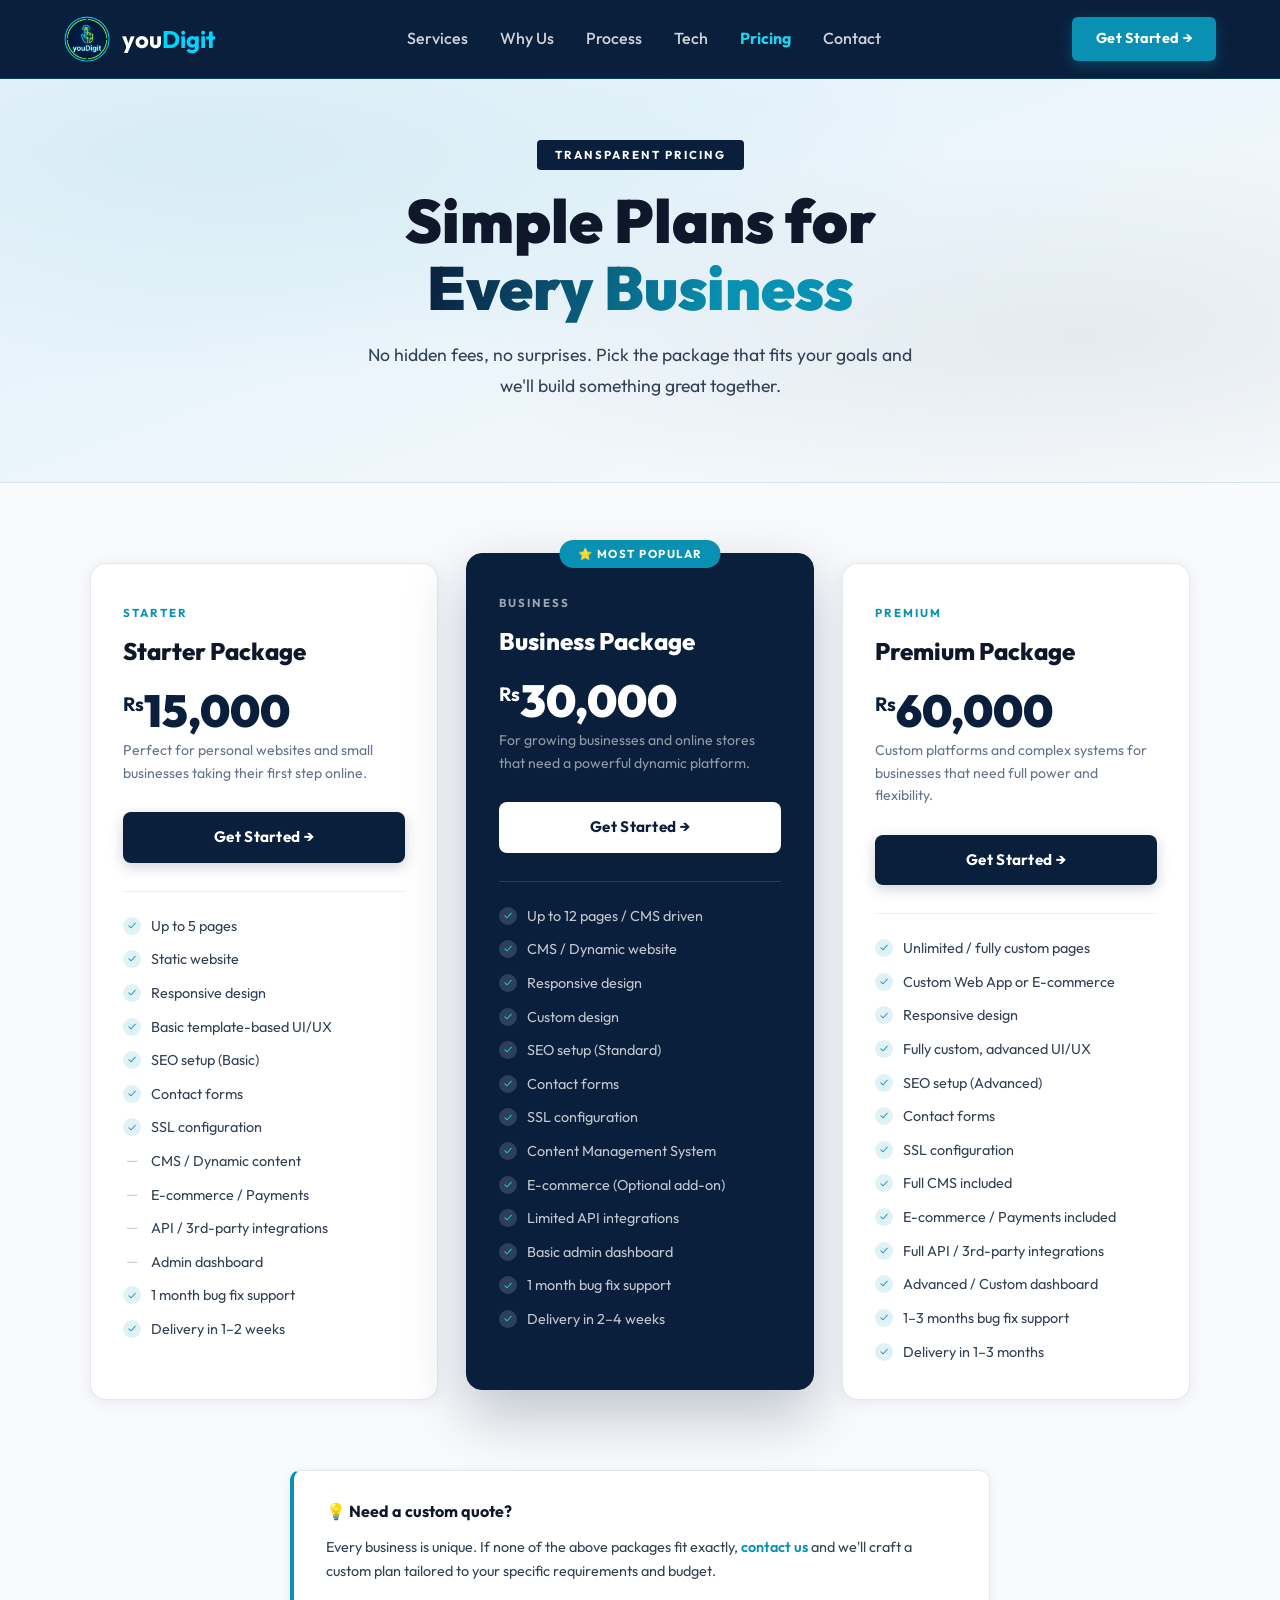
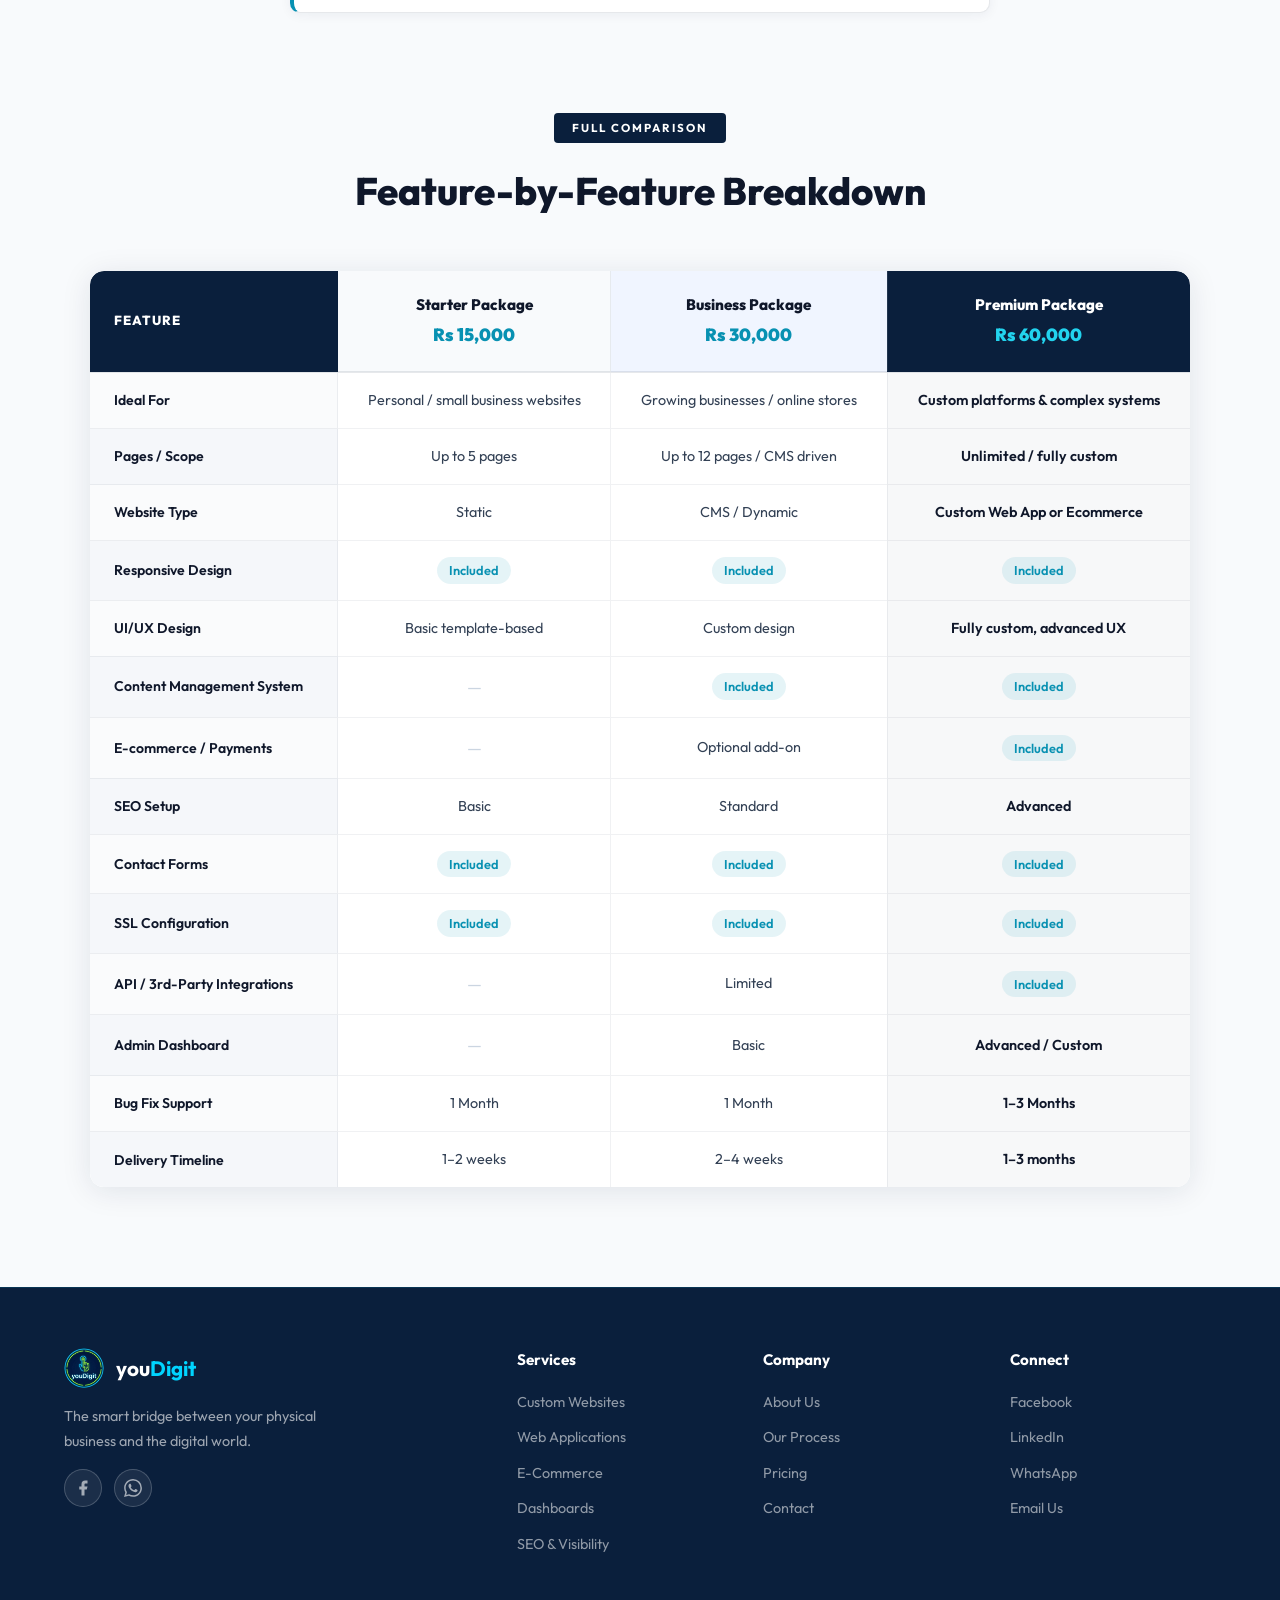
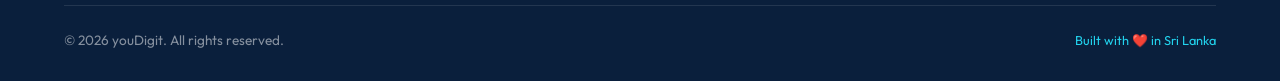
==== pricing.html @ 0a27d201 "feat: add pricing page and navigation links" ====
<!DOCTYPE html>
<html lang="en">

<head>
    <meta charset="UTF-8" />
    <meta name="viewport" content="width=device-width, initial-scale=1.0" />
    <title>Pricing & Packages — youDigit</title>
    <meta name="description" content="Choose the right package for your business. youDigit offers Starter, Business, and Premium web development packages tailored to your needs." />
    <link rel="stylesheet" href="style.css" />
    <link rel="icon" type="image/png" href="assests/icons8-website-94.png" />
    <style>
        /* ── PRICING PAGE SPECIFIC STYLES ── */

        .pricing-hero {
            background: linear-gradient(160deg, #f0f6ff 0%, #e8f4fb 40%, #f8fafc 100%);
            padding: 140px 5% 80px;
            text-align: center;
            position: relative;
            overflow: hidden;
            border-bottom: 1px solid rgba(10,31,60,0.08);
        }

        .pricing-hero::before {
            content: '';
            position: absolute;
            inset: 0;
            background:
                radial-gradient(ellipse 60% 50% at 15% 30%, rgba(8,145,178,0.09), transparent),
                radial-gradient(ellipse 50% 40% at 85% 70%, rgba(10,31,60,0.06), transparent);
            pointer-events: none;
        }

        .pricing-hero-inner {
            position: relative;
            z-index: 1;
            max-width: 700px;
            margin: 0 auto;
        }

        .pricing-hero h1 {
            font-size: clamp(2.2rem, 5vw, 3.8rem);
            font-weight: 900;
            color: var(--text-dark);
            line-height: 1.1;
            margin-bottom: 18px;
        }

        .pricing-hero h1 span {
            background: linear-gradient(100deg, var(--navy-dark) 0%, var(--teal) 70%);
            -webkit-background-clip: text;
            -webkit-text-fill-color: transparent;
            background-clip: text;
        }

        .pricing-hero p {
            font-size: 1.1rem;
            color: var(--text-mid);
            line-height: 1.75;
            max-width: 560px;
            margin: 0 auto;
        }

        /* ── PRICING CARDS ── */
        .pricing-section {
            padding: 80px 5% 100px;
            background: var(--body-bg);
        }

        .pricing-cards {
            display: grid;
            grid-template-columns: repeat(3, 1fr);
            gap: 28px;
            max-width: 1100px;
            margin: 0 auto 70px;
        }

        .pricing-card {
            background: var(--white);
            border: 1.5px solid rgba(10,31,60,0.1);
            border-radius: 16px;
            padding: 40px 32px 36px;
            position: relative;
            transition: all 0.35s ease;
            box-shadow: 0 2px 16px rgba(10,31,60,0.07);
        }

        .pricing-card:hover {
            transform: translateY(-6px);
            box-shadow: 0 20px 50px rgba(10,31,60,0.14);
        }

        .pricing-card.featured {
            background: var(--navy-dark);
            border-color: var(--navy-dark);
            color: var(--white);
            transform: translateY(-10px);
            box-shadow: 0 24px 60px rgba(10,31,60,0.25);
        }

        .pricing-card.featured:hover {
            transform: translateY(-16px);
        }

        .featured-badge {
            position: absolute;
            top: -14px;
            left: 50%;
            transform: translateX(-50%);
            background: var(--teal);
            color: var(--white);
            font-size: 0.72rem;
            font-weight: 700;
            letter-spacing: 1.5px;
            text-transform: uppercase;
            padding: 5px 18px;
            border-radius: 50px;
            white-space: nowrap;
        }

        .card-label {
            font-size: 0.72rem;
            font-weight: 700;
            letter-spacing: 2px;
            text-transform: uppercase;
            color: var(--teal);
            margin-bottom: 10px;
        }

        .pricing-card.featured .card-label {
            color: rgba(255,255,255,0.6);
        }

        .card-name {
            font-size: 1.5rem;
            font-weight: 800;
            color: var(--text-dark);
            margin-bottom: 6px;
        }

        .pricing-card.featured .card-name {
            color: var(--white);
        }

        .card-price {
            font-size: 2.8rem;
            font-weight: 900;
            color: var(--navy-dark);
            line-height: 1;
            margin: 18px 0 6px;
        }

        .pricing-card.featured .card-price {
            color: var(--white);
        }

        .card-price sup {
            font-size: 1.2rem;
            font-weight: 700;
            vertical-align: super;
        }

        .card-desc {
            font-size: 0.88rem;
            color: var(--text-light);
            margin-bottom: 28px;
            line-height: 1.6;
        }

        .pricing-card.featured .card-desc {
            color: rgba(255,255,255,0.55);
        }

        .card-cta {
            display: block;
            width: 100%;
            padding: 13px 20px;
            border-radius: 8px;
            font-weight: 700;
            font-size: 0.95rem;
            text-align: center;
            text-decoration: none;
            transition: all 0.3s;
            letter-spacing: 0.3px;
            margin-bottom: 28px;
            cursor: pointer;
            border: none;
        }

        .pricing-card:not(.featured) .card-cta {
            background: var(--navy-dark);
            color: var(--white);
            box-shadow: 0 4px 14px rgba(10,31,60,0.2);
        }

        .pricing-card:not(.featured) .card-cta:hover {
            background: var(--teal);
            box-shadow: 0 6px 20px rgba(8,145,178,0.3);
        }

        .pricing-card.featured .card-cta {
            background: var(--white);
            color: var(--navy-dark);
        }

        .pricing-card.featured .card-cta:hover {
            background: var(--teal-light);
            color: var(--navy-dark);
        }

        .card-divider {
            height: 1px;
            background: rgba(10,31,60,0.08);
            margin-bottom: 24px;
        }

        .pricing-card.featured .card-divider {
            background: rgba(255,255,255,0.12);
        }

        .card-features {
            list-style: none;
            display: flex;
            flex-direction: column;
            gap: 12px;
        }

        .card-features li {
            display: flex;
            align-items: flex-start;
            gap: 10px;
            font-size: 0.9rem;
            color: var(--text-mid);
            line-height: 1.5;
        }

        .pricing-card.featured .card-features li {
            color: rgba(255,255,255,0.75);
        }

        .card-features li .check {
            width: 18px;
            height: 18px;
            border-radius: 50%;
            background: rgba(8,145,178,0.12);
            display: flex;
            align-items: center;
            justify-content: center;
            flex-shrink: 0;
            margin-top: 1px;
            font-size: 0.65rem;
            color: var(--teal);
        }

        .pricing-card.featured .card-features li .check {
            background: rgba(255,255,255,0.15);
            color: var(--teal-light);
        }

        .card-features li .dash {
            width: 18px;
            height: 18px;
            display: flex;
            align-items: center;
            justify-content: center;
            flex-shrink: 0;
            margin-top: 1px;
            font-size: 0.9rem;
            color: var(--text-light);
            opacity: 0.4;
        }

        /* ── COMPARISON TABLE ── */
        .comparison-section {
            padding: 0 5% 100px;
            background: var(--body-bg);
        }

        .comparison-section .section-tag {
            background: var(--navy-dark);
            color: var(--white);
        }

        .comparison-title {
            font-size: clamp(1.6rem, 3vw, 2.4rem);
            font-weight: 800;
            color: var(--text-dark);
            margin-bottom: 48px;
        }

        .table-wrapper {
            overflow-x: auto;
            border-radius: 14px;
            box-shadow: 0 4px 30px rgba(10,31,60,0.1);
            max-width: 1100px;
            margin: 0 auto;
        }

        .compare-table {
            width: 100%;
            border-collapse: collapse;
            background: var(--white);
            font-size: 0.9rem;
            min-width: 640px;
        }

        .compare-table thead th {
            padding: 22px 24px;
            text-align: center;
            font-weight: 800;
            font-size: 0.95rem;
            color: var(--text-dark);
            background: #f0f5ff;
            border-bottom: 2px solid rgba(10,31,60,0.1);
        }

        .compare-table thead th:first-child {
            text-align: left;
            background: var(--navy-dark);
            color: var(--white);
            border-radius: 14px 0 0 0;
            font-size: 0.82rem;
            letter-spacing: 1px;
            text-transform: uppercase;
        }

        .compare-table thead th.col-starter {
            background: #f8fafc;
            border-left: 1px solid rgba(10,31,60,0.07);
        }

        .compare-table thead th.col-business {
            background: #f0f5ff;
            border-left: 1px solid rgba(10,31,60,0.07);
        }

        .compare-table thead th.col-premium {
            background: var(--navy-dark);
            color: var(--white);
            border-radius: 0 14px 0 0;
            border-left: 1px solid rgba(255,255,255,0.1);
        }

        .col-price {
            display: block;
            font-size: 1.1rem;
            font-weight: 900;
            color: var(--teal);
            margin-top: 4px;
        }

        .compare-table thead th.col-premium .col-price {
            color: var(--teal-light);
        }

        .compare-table tbody tr {
            border-bottom: 1px solid rgba(10,31,60,0.06);
            transition: background 0.2s;
        }

        .compare-table tbody tr:hover {
            background: rgba(8,145,178,0.03);
        }

        .compare-table tbody tr:last-child {
            border-bottom: none;
        }

        .compare-table tbody tr:last-child td:first-child {
            border-radius: 0 0 0 14px;
        }

        .compare-table tbody tr:last-child td:last-child {
            border-radius: 0 0 14px 0;
        }

        .compare-table tbody td {
            padding: 16px 24px;
            text-align: center;
            color: var(--text-mid);
            vertical-align: middle;
            border-left: 1px solid rgba(10,31,60,0.06);
        }

        .compare-table tbody td:first-child {
            text-align: left;
            font-weight: 600;
            color: var(--text-dark);
            background: #fafbfc;
            border-left: none;
            font-size: 0.88rem;
        }

        .compare-table tbody td.col-premium-val {
            background: rgba(10,31,60,0.03);
            font-weight: 600;
            color: var(--text-dark);
        }

        .compare-table tbody tr:nth-child(even) td:first-child {
            background: #f5f7fa;
        }

        .badge-included {
            display: inline-block;
            padding: 3px 12px;
            border-radius: 50px;
            background: rgba(8,145,178,0.1);
            color: var(--teal);
            font-size: 0.8rem;
            font-weight: 600;
        }

        .badge-na {
            color: #cbd5e1;
            font-size: 1.1rem;
        }

        /* ── FAQ / NOTE ── */
        .pricing-note {
            max-width: 700px;
            margin: 56px auto 0;
            background: var(--white);
            border: 1px solid rgba(10,31,60,0.1);
            border-left: 4px solid var(--teal);
            border-radius: 10px;
            padding: 28px 32px;
            box-shadow: 0 2px 12px rgba(10,31,60,0.06);
        }

        .pricing-note h4 {
            font-size: 1rem;
            font-weight: 700;
            color: var(--text-dark);
            margin-bottom: 10px;
        }

        .pricing-note p {
            font-size: 0.9rem;
            color: var(--text-mid);
            line-height: 1.7;
        }

        .pricing-note p a {
            color: var(--teal);
            font-weight: 600;
            text-decoration: none;
        }

        .pricing-note p a:hover {
            text-decoration: underline;
        }

        /* ── RESPONSIVE ── */
        @media (max-width: 900px) {
            .pricing-cards {
                grid-template-columns: 1fr;
                max-width: 460px;
            }

            .pricing-card.featured {
                transform: none;
            }
        }

        @media (max-width: 600px) {
            .pricing-hero {
                padding: 120px 5% 60px;
            }

            .cta-box {
                padding: 40px 24px;
            }
        }
    </style>
</head>

<body>

    <!-- Mobile Menu -->
    <div class="mobile-menu" id="mobileMenu">
        <button class="mobile-close" id="mobileClose">✕</button>
        <a href="index.html">Home</a>
        <a href="index.html#services">Services</a>
        <a href="index.html#why">Why Us</a>
        <a href="index.html#process">Process</a>
        <a href="pricing.html" style="color:#22d3ee;">Pricing</a>
        <a href="index.html#cta">Contact</a>
    </div>

    <!-- Navbar -->
    <nav id="navbar" class="scrolled">
        <a class="nav-logo" href="index.html">
            <img src="assests/688151931_122094458079311105_3345895460060480333_n.jpg" alt="youDigit Logo" />
            <span>you<em>Digit</em></span>
        </a>
        <ul class="nav-links">
            <li><a href="index.html#services">Services</a></li>
            <li><a href="index.html#why">Why Us</a></li>
            <li><a href="index.html#process">Process</a></li>
            <li><a href="index.html#tech">Tech</a></li>
            <li><a href="pricing.html" style="color:#22d3ee; font-weight:700;">Pricing</a></li>
            <li><a href="index.html#cta">Contact</a></li>
        </ul>
        <a href="index.html#cta" class="nav-cta">Get Started →</a>
        <div class="hamburger" id="hamburger">
            <span></span><span></span><span></span>
        </div>
    </nav>

    <!-- Hero -->
    <section class="pricing-hero">
        <div class="pricing-hero-inner">
            <span class="section-tag">Transparent Pricing</span>
            <h1>Simple Plans for<br /><span>Every Business</span></h1>
            <p>No hidden fees, no surprises. Pick the package that fits your goals and we'll build something great together.</p>
        </div>
    </section>

    <!-- Pricing Cards -->
    <section class="pricing-section">
        <div class="pricing-cards reveal">

            <!-- Starter -->
            <div class="pricing-card">
                <div class="card-label">Starter</div>
                <div class="card-name">Starter Package</div>
                <div class="card-price"><sup>Rs</sup>15,000</div>
                <div class="card-desc">Perfect for personal websites and small businesses taking their first step online.</div>
                <a href="index.html#cta" class="card-cta">Get Started →</a>
                <div class="card-divider"></div>
                <ul class="card-features">
                    <li><span class="check">✓</span> Up to 5 pages</li>
                    <li><span class="check">✓</span> Static website</li>
                    <li><span class="check">✓</span> Responsive design</li>
                    <li><span class="check">✓</span> Basic template-based UI/UX</li>
                    <li><span class="check">✓</span> SEO setup (Basic)</li>
                    <li><span class="check">✓</span> Contact forms</li>
                    <li><span class="check">✓</span> SSL configuration</li>
                    <li><span class="dash">—</span> CMS / Dynamic content</li>
                    <li><span class="dash">—</span> E-commerce / Payments</li>
                    <li><span class="dash">—</span> API / 3rd-party integrations</li>
                    <li><span class="dash">—</span> Admin dashboard</li>
                    <li><span class="check">✓</span> 1 month bug fix support</li>
                    <li><span class="check">✓</span> Delivery in 1–2 weeks</li>
                </ul>
            </div>

            <!-- Business (Featured) -->
            <div class="pricing-card featured">
                <div class="featured-badge">⭐ Most Popular</div>
                <div class="card-label">Business</div>
                <div class="card-name">Business Package</div>
                <div class="card-price"><sup>Rs</sup>30,000</div>
                <div class="card-desc">For growing businesses and online stores that need a powerful dynamic platform.</div>
                <a href="index.html#cta" class="card-cta">Get Started →</a>
                <div class="card-divider"></div>
                <ul class="card-features">
                    <li><span class="check">✓</span> Up to 12 pages / CMS driven</li>
                    <li><span class="check">✓</span> CMS / Dynamic website</li>
                    <li><span class="check">✓</span> Responsive design</li>
                    <li><span class="check">✓</span> Custom design</li>
                    <li><span class="check">✓</span> SEO setup (Standard)</li>
                    <li><span class="check">✓</span> Contact forms</li>
                    <li><span class="check">✓</span> SSL configuration</li>
                    <li><span class="check">✓</span> Content Management System</li>
                    <li><span class="check">✓</span> E-commerce (Optional add-on)</li>
                    <li><span class="check">✓</span> Limited API integrations</li>
                    <li><span class="check">✓</span> Basic admin dashboard</li>
                    <li><span class="check">✓</span> 1 month bug fix support</li>
                    <li><span class="check">✓</span> Delivery in 2–4 weeks</li>
                </ul>
            </div>

            <!-- Premium -->
            <div class="pricing-card">
                <div class="card-label">Premium</div>
                <div class="card-name">Premium Package</div>
                <div class="card-price"><sup>Rs</sup>60,000</div>
                <div class="card-desc">Custom platforms and complex systems for businesses that need full power and flexibility.</div>
                <a href="index.html#cta" class="card-cta">Get Started →</a>
                <div class="card-divider"></div>
                <ul class="card-features">
                    <li><span class="check">✓</span> Unlimited / fully custom pages</li>
                    <li><span class="check">✓</span> Custom Web App or E-commerce</li>
                    <li><span class="check">✓</span> Responsive design</li>
                    <li><span class="check">✓</span> Fully custom, advanced UI/UX</li>
                    <li><span class="check">✓</span> SEO setup (Advanced)</li>
                    <li><span class="check">✓</span> Contact forms</li>
                    <li><span class="check">✓</span> SSL configuration</li>
                    <li><span class="check">✓</span> Full CMS included</li>
                    <li><span class="check">✓</span> E-commerce / Payments included</li>
                    <li><span class="check">✓</span> Full API / 3rd-party integrations</li>
                    <li><span class="check">✓</span> Advanced / Custom dashboard</li>
                    <li><span class="check">✓</span> 1–3 months bug fix support</li>
                    <li><span class="check">✓</span> Delivery in 1–3 months</li>
                </ul>
            </div>

        </div>

        <!-- Note -->
        <div class="pricing-note reveal">
            <h4>💡 Need a custom quote?</h4>
            <p>Every business is unique. If none of the above packages fit exactly, <a href="index.html#cta">contact us</a> and we'll craft a custom plan tailored to your specific requirements and budget.</p>
        </div>
    </section>

    <!-- Comparison Table -->
    <section class="comparison-section">
        <div style="text-align:center; margin-bottom: 16px;">
            <span class="section-tag">Full Comparison</span>
            <h2 class="comparison-title">Feature-by-Feature Breakdown</h2>
        </div>

        <div class="table-wrapper reveal">
            <table class="compare-table">
                <thead>
                    <tr>
                        <th>Feature</th>
                        <th class="col-starter">
                            Starter Package
                            <span class="col-price">Rs 15,000</span>
                        </th>
                        <th class="col-business">
                            Business Package
                            <span class="col-price">Rs 30,000</span>
                        </th>
                        <th class="col-premium">
                            Premium Package
                            <span class="col-price">Rs 60,000</span>
                        </th>
                    </tr>
                </thead>
                <tbody>
                    <tr>
                        <td>Ideal For</td>
                        <td>Personal / small business websites</td>
                        <td>Growing businesses / online stores</td>
                        <td class="col-premium-val">Custom platforms &amp; complex systems</td>
                    </tr>
                    <tr>
                        <td>Pages / Scope</td>
                        <td>Up to 5 pages</td>
                        <td>Up to 12 pages / CMS driven</td>
                        <td class="col-premium-val">Unlimited / fully custom</td>
                    </tr>
                    <tr>
                        <td>Website Type</td>
                        <td>Static</td>
                        <td>CMS / Dynamic</td>
                        <td class="col-premium-val">Custom Web App or Ecommerce</td>
                    </tr>
                    <tr>
                        <td>Responsive Design</td>
                        <td><span class="badge-included">Included</span></td>
                        <td><span class="badge-included">Included</span></td>
                        <td class="col-premium-val"><span class="badge-included">Included</span></td>
                    </tr>
                    <tr>
                        <td>UI/UX Design</td>
                        <td>Basic template-based</td>
                        <td>Custom design</td>
                        <td class="col-premium-val">Fully custom, advanced UX</td>
                    </tr>
                    <tr>
                        <td>Content Management System</td>
                        <td><span class="badge-na">—</span></td>
                        <td><span class="badge-included">Included</span></td>
                        <td class="col-premium-val"><span class="badge-included">Included</span></td>
                    </tr>
                    <tr>
                        <td>E-commerce / Payments</td>
                        <td><span class="badge-na">—</span></td>
                        <td>Optional add-on</td>
                        <td class="col-premium-val"><span class="badge-included">Included</span></td>
                    </tr>
                    <tr>
                        <td>SEO Setup</td>
                        <td>Basic</td>
                        <td>Standard</td>
                        <td class="col-premium-val">Advanced</td>
                    </tr>
                    <tr>
                        <td>Contact Forms</td>
                        <td><span class="badge-included">Included</span></td>
                        <td><span class="badge-included">Included</span></td>
                        <td class="col-premium-val"><span class="badge-included">Included</span></td>
                    </tr>
                    <tr>
                        <td>SSL Configuration</td>
                        <td><span class="badge-included">Included</span></td>
                        <td><span class="badge-included">Included</span></td>
                        <td class="col-premium-val"><span class="badge-included">Included</span></td>
                    </tr>
                    <tr>
                        <td>API / 3rd-Party Integrations</td>
                        <td><span class="badge-na">—</span></td>
                        <td>Limited</td>
                        <td class="col-premium-val"><span class="badge-included">Included</span></td>
                    </tr>
                    <tr>
                        <td>Admin Dashboard</td>
                        <td><span class="badge-na">—</span></td>
                        <td>Basic</td>
                        <td class="col-premium-val">Advanced / Custom</td>
                    </tr>
                    <tr>
                        <td>Bug Fix Support</td>
                        <td>1 Month</td>
                        <td>1 Month</td>
                        <td class="col-premium-val">1–3 Months</td>
                    </tr>
                    <tr>
                        <td>Delivery Timeline</td>
                        <td>1–2 weeks</td>
                        <td>2–4 weeks</td>
                        <td class="col-premium-val">1–3 months</td>
                    </tr>
                </tbody>
            </table>
        </div>
    </section>

    <!-- Footer -->
    <footer>
        <div class="footer-grid">
            <div class="footer-brand">
                <a class="nav-logo" href="index.html">
                    <img src="assests/688151931_122094458079311105_3345895460060480333_n.jpg" alt="youDigit Logo"
                        style="width:40px;height:40px;" />
                    <span style="font-size:1.3rem;">you<em style="color:#00d4ff;font-style:normal;">Digit</em></span>
                </a>
                <p>The smart bridge between your physical business and the digital world.</p>
                <div class="social-links" style="margin-top:16px;">
                    <a href="https://web.facebook.com/profile.php?id=61589333155130" target="_blank" class="social-btn" title="Facebook">
                        <svg xmlns="http://www.w3.org/2000/svg" width="18" height="18" viewBox="0 0 24 24" fill="currentColor"><path d="M18 2h-3a5 5 0 0 0-5 5v3H7v4h3v8h4v-8h3l1-4h-4V7a1 1 0 0 1 1-1h3z" /></svg>
                    </a>
                    <a href="https://wa.me/94741016595" target="_blank" class="social-btn" title="WhatsApp">
                        <svg xmlns="http://www.w3.org/2000/svg" width="18" height="18" viewBox="0 0 24 24" fill="currentColor"><path d="M17.472 14.382c-.297-.149-1.758-.867-2.03-.967-.273-.099-.471-.148-.67.15-.197.297-.767.966-.94 1.164-.173.199-.347.223-.644.075-.297-.15-1.255-.463-2.39-1.475-.883-.788-1.48-1.761-1.653-2.059-.173-.297-.018-.458.13-.606.134-.133.298-.347.446-.52.149-.174.198-.298.298-.497.099-.198.05-.371-.025-.52-.075-.149-.669-1.612-.916-2.207-.242-.579-.487-.5-.669-.51-.173-.008-.371-.01-.57-.01-.198 0-.52.074-.792.372-.272.297-1.04 1.016-1.04 2.479 0 1.462 1.065 2.875 1.213 3.074.149.198 2.096 3.2 5.077 4.487.709.306 1.262.489 1.694.625.712.227 1.36.195 1.871.118.571-.085 1.758-.719 2.006-1.413.248-.694.248-1.289.173-1.413-.074-.124-.272-.198-.57-.347m-5.421 7.403h-.004a9.87 9.87 0 0 1-5.031-1.378l-.361-.214-3.741.982.998-3.648-.235-.374a9.86 9.86 0 0 1-1.51-5.26c.001-5.45 4.436-9.884 9.888-9.884 2.64 0 5.122 1.03 6.988 2.898a9.825 9.825 0 0 1 2.893 6.994c-.003 5.45-4.437 9.884-9.885 9.884m8.413-18.297A11.815 11.815 0 0 0 12.05 0C5.495 0 .16 5.335.157 11.892c0 2.096.547 4.142 1.588 5.945L.057 24l6.305-1.654a11.882 11.882 0 0 0 5.683 1.448h.005c6.554 0 11.89-5.335 11.893-11.893a11.821 11.821 0 0 0-3.48-8.413z" /></svg>
                    </a>
                </div>
            </div>
            <div class="footer-col">
                <h5>Services</h5>
                <ul>
                    <li><a href="index.html#services">Custom Websites</a></li>
                    <li><a href="index.html#services">Web Applications</a></li>
                    <li><a href="index.html#services">E-Commerce</a></li>
                    <li><a href="index.html#services">Dashboards</a></li>
                    <li><a href="index.html#services">SEO &amp; Visibility</a></li>
                </ul>
            </div>
            <div class="footer-col">
                <h5>Company</h5>
                <ul>
                    <li><a href="index.html#why">About Us</a></li>
                    <li><a href="index.html#process">Our Process</a></li>
                    <li><a href="pricing.html">Pricing</a></li>
                    <li><a href="index.html#cta">Contact</a></li>
                </ul>
            </div>
            <div class="footer-col">
                <h5>Connect</h5>
                <ul>
                    <li><a href="https://web.facebook.com/profile.php?id=61589333155130" target="_blank">Facebook</a></li>
                    <li><a href="#">LinkedIn</a></li>
                    <li><a href="https://wa.me/94741016595">WhatsApp</a></li>
                    <li><a href="mailto:youdigit7@gmail.com">Email Us</a></li>
                </ul>
            </div>
        </div>
        <div class="footer-bottom">
            <p>© 2026 youDigit. All rights reserved.</p>
            <p style="color:#22d3ee; font-size:0.8rem;">Built with ❤️ in Sri Lanka</p>
        </div>
    </footer>

    <script>
        // Navbar scroll effect
        const navbar = document.getElementById('navbar');
        window.addEventListener('scroll', () => {
            if (window.scrollY > 30) navbar.classList.add('scrolled');
            else navbar.classList.remove('scrolled');
        });

        // Mobile menu
        const hamburger = document.getElementById('hamburger');
        const mobileMenu = document.getElementById('mobileMenu');
        const mobileClose = document.getElementById('mobileClose');
        hamburger.addEventListener('click', () => mobileMenu.classList.add('open'));
        mobileClose.addEventListener('click', () => mobileMenu.classList.remove('open'));
        mobileMenu.querySelectorAll('a').forEach(a => a.addEventListener('click', () => mobileMenu.classList.remove('open')));

        // Scroll reveal
        const revealEls = document.querySelectorAll('.reveal');
        const observer = new IntersectionObserver((entries) => {
            entries.forEach(e => { if (e.isIntersecting) { e.target.classList.add('visible'); observer.unobserve(e.target); } });
        }, { threshold: 0.08 });
        revealEls.forEach(el => observer.observe(el));
    </script>
</body>

</html>
---- style.css ----
@import url('https://fonts.googleapis.com/css2?family=Outfit:wght@300;400;500;600;700;800;900&family=Space+Grotesk:wght@400;500;600;700&display=swap');

*,
*::before,
*::after {
    margin: 0;
    padding: 0;
    box-sizing: border-box;
}

:root {
    --navy-dark:  #0a1f3c;
    --navy-mid:   #0d2b52;
    --teal:       #0891b2;
    --teal-light: #22d3ee;
    --gold:       #f59e0b;
    --white:      #ffffff;
    --body-bg:    #f8fafc;
    --text-dark:  #0f172a;
    --text-mid:   #334155;
    --text-light: #64748b;
    --border-lt:  rgba(8, 145, 178, 0.15);
    --shadow-sm:  0 2px 12px rgba(10,31,60,0.08);
    --shadow-md:  0 8px 32px rgba(10,31,60,0.12);
    --shadow-lg:  0 20px 60px rgba(10,31,60,0.16);
}

html {
    scroll-behavior: smooth;
}

body {
    font-family: 'Outfit', sans-serif;
    background: var(--body-bg);
    color: var(--text-dark);
    overflow-x: hidden;
    line-height: 1.6;
}

/* ── SCROLLBAR ── */
::-webkit-scrollbar {
    width: 6px;
}

::-webkit-scrollbar-track {
    background: #e2e8f0;
}

::-webkit-scrollbar-thumb {
    background: var(--navy-dark);
    border-radius: 3px;
}

/* ── NAVBAR ── */
nav {
    position: fixed;
    top: 0;
    width: 100%;
    z-index: 1000;
    padding: 16px 5%;
    display: flex;
    align-items: center;
    justify-content: space-between;
    background: #0a1f3c;
    backdrop-filter: blur(20px);
    border-bottom: 1px solid rgba(0, 180, 220, 0.2);
    transition: all 0.3s ease;
}

nav.scrolled {
    padding: 10px 5%;
    background: #0a1f3c;
    box-shadow: 0 4px 24px rgba(0,0,0,0.25);
}

.nav-logo {
    display: flex;
    align-items: center;
    gap: 12px;
    text-decoration: none;
}

.nav-logo img {
    width: 46px;
    height: 46px;
    border-radius: 50%;
    object-fit: cover;
    filter: drop-shadow(0 0 8px var(--cyan));
}

.nav-logo span {
    font-size: 1.5rem;
    font-weight: 700;
    color: #ffffff;
}

.nav-logo span em {
    color: #00d4ff;
    font-style: normal;
}

.nav-links {
    display: flex;
    align-items: center;
    gap: 32px;
    list-style: none;
}

.nav-links a {
    color: rgba(255, 255, 255, 0.8);
    text-decoration: none;
    font-weight: 500;
    transition: color 0.3s;
}

.nav-links a:hover {
    color: #00d4ff;
}

.nav-cta {
    padding: 10px 24px;
    border-radius: 6px;
    background: var(--teal);
    color: var(--white);
    font-weight: 700;
    font-size: 0.9rem;
    text-decoration: none;
    transition: all 0.3s;
    box-shadow: 0 4px 14px rgba(8,145,178,0.35);
    letter-spacing: 0.3px;
}

.nav-cta:hover {
    background: var(--teal-light);
    color: var(--navy-dark);
    transform: translateY(-2px);
    box-shadow: 0 6px 20px rgba(8,145,178,0.45);
}

.hamburger {
    display: none;
    flex-direction: column;
    gap: 5px;
    cursor: pointer;
}

.hamburger span {
    width: 25px;
    height: 2px;
    background: var(--teal-light);
    border-radius: 2px;
    transition: all 0.3s;
}

/* ── HERO ── */
#hero {
    min-height: 100vh;
    display: flex;
    align-items: center;
    justify-content: center;
    text-align: center;
    padding: 100px 5% 60px;
    position: relative;
    overflow: hidden;
    background: linear-gradient(160deg, #f0f6ff 0%, #e8f4fb 40%, #f8fafc 100%);
}

.hero-bg {
    position: absolute;
    inset: 0;
    z-index: 0;
    background:
        radial-gradient(ellipse 70% 55% at 20% 20%, rgba(8,145,178,0.10) 0%, transparent 65%),
        radial-gradient(ellipse 55% 45% at 85% 75%, rgba(10,31,60,0.07) 0%, transparent 60%);
}

.grid-lines {
    position: absolute;
    inset: 0;
    background-image:
        linear-gradient(rgba(8,145,178,0.05) 1px, transparent 1px),
        linear-gradient(90deg, rgba(8,145,178,0.05) 1px, transparent 1px);
    background-size: 64px 64px;
    z-index: 0;
}

.hero-content {
    position: relative;
    z-index: 1;
    max-width: 800px;
}

.hero-badge {
    display: inline-flex;
    align-items: center;
    gap: 8px;
    padding: 8px 22px;
    border-radius: 50px;
    border: 1.5px solid rgba(8,145,178,0.3);
    background: rgba(8,145,178,0.08);
    color: var(--teal);
    font-size: 0.85rem;
    font-weight: 600;
    letter-spacing: 0.5px;
    margin-bottom: 28px;
    animation: fadeDown 0.8s ease;
}

.hero-badge .dot {
    width: 8px;
    height: 8px;
    border-radius: 50%;
    background: var(--gold);
    animation: pulse 2s infinite;
}

@keyframes pulse {

    0%,
    100% {
        opacity: 1;
        transform: scale(1);
    }

    50% {
        opacity: 0.5;
        transform: scale(1.4);
    }
}

@keyframes fadeDown {
    from {
        opacity: 0;
        transform: translateY(-20px);
    }

    to {
        opacity: 1;
        transform: translateY(0);
    }
}

@keyframes fadeUp {
    from {
        opacity: 0;
        transform: translateY(30px);
    }

    to {
        opacity: 1;
        transform: translateY(0);
    }
}

@keyframes fadeIn {
    from {
        opacity: 0;
    }

    to {
        opacity: 1;
    }
}

.hero-title {
    font-size: clamp(2.6rem, 6vw, 4.8rem);
    font-weight: 900;
    line-height: 1.1;
    color: var(--text-dark);
    margin-bottom: 24px;
    animation: fadeUp 0.9s ease 0.2s both;
}

.hero-title .line2 {
    display: block;
}

.cyan-text {
    color: var(--teal);
}

.green-text {
    color: var(--teal);
}

.gradient-text {
    background: linear-gradient(100deg, var(--navy-dark) 0%, var(--teal) 60%, var(--teal-light) 100%);
    -webkit-background-clip: text;
    -webkit-text-fill-color: transparent;
    background-clip: text;
}

.hero-sub {
    font-size: 1.15rem;
    color: var(--text-mid);
    max-width: 620px;
    margin: 0 auto 40px;
    animation: fadeUp 0.9s ease 0.4s both;
    line-height: 1.75;
}

.hero-btns {
    display: flex;
    gap: 16px;
    justify-content: center;
    flex-wrap: wrap;
    animation: fadeUp 0.9s ease 0.6s both;
}

.btn-primary {
    padding: 15px 38px;
    border-radius: 8px;
    background: var(--navy-dark);
    color: var(--white);
    font-weight: 700;
    font-size: 1rem;
    text-decoration: none;
    border: none;
    cursor: pointer;
    box-shadow: var(--shadow-md);
    transition: all 0.3s;
    display: inline-flex;
    align-items: center;
    gap: 8px;
    letter-spacing: 0.3px;
}

.btn-primary:hover {
    background: var(--navy-mid);
    transform: translateY(-3px);
    box-shadow: var(--shadow-lg);
}

.btn-outline {
    padding: 15px 38px;
    border-radius: 8px;
    border: 2px solid var(--navy-dark);
    color: var(--navy-dark);
    font-weight: 600;
    font-size: 1rem;
    text-decoration: none;
    cursor: pointer;
    background: transparent;
    transition: all 0.3s;
    display: inline-flex;
    align-items: center;
    gap: 8px;
}

.btn-outline:hover {
    background: var(--navy-dark);
    color: var(--white);
    transform: translateY(-3px);
    box-shadow: var(--shadow-md);
}

.hero-stats {
    display: flex;
    justify-content: center;
    gap: 0;
    margin-top: 64px;
    animation: fadeIn 1s ease 0.8s both;
    flex-wrap: wrap;
    background: var(--white);
    border-radius: 16px;
    box-shadow: var(--shadow-md);
    border: 1px solid rgba(10,31,60,0.08);
    overflow: hidden;
    max-width: 640px;
    margin-left: auto;
    margin-right: auto;
}

.stat {
    text-align: center;
    flex: 1;
    padding: 28px 20px;
    border-right: 1px solid rgba(10,31,60,0.08);
}

.stat:last-child {
    border-right: none;
}

.stat-num {
    font-size: 2rem;
    font-weight: 900;
    color: var(--navy-dark);
    display: block;
}

.stat-label {
    font-size: 0.8rem;
    color: var(--text-light);
    font-weight: 500;
    margin-top: 4px;
    letter-spacing: 0.3px;
}

/* ── SECTION COMMON ── */
section {
    padding: 100px 5%;
}

.section-tag {
    display: inline-block;
    padding: 6px 18px;
    border-radius: 4px;
    background: var(--navy-dark);
    color: var(--white);
    font-size: 0.72rem;
    font-weight: 700;
    letter-spacing: 2px;
    text-transform: uppercase;
    margin-bottom: 18px;
}

.section-title {
    font-size: clamp(2rem, 4vw, 3rem);
    font-weight: 800;
    color: var(--text-dark);
    margin-bottom: 16px;
    line-height: 1.15;
}

.section-sub {
    color: var(--text-mid);
    font-size: 1.05rem;
    max-width: 560px;
    line-height: 1.75;
}

.center {
    text-align: center;
}

.center .section-sub {
    margin: 0 auto;
}

/* ── SERVICES ── */
#services {
    background: var(--body-bg);
}

.services-grid {
    display: grid;
    grid-template-columns: repeat(auto-fit, minmax(280px, 1fr));
    gap: 28px;
    margin-top: 60px;
}

.service-card {
    background: var(--white);
    border: 1px solid rgba(10,31,60,0.08);
    border-radius: 12px;
    border-left: 4px solid var(--navy-dark);
    padding: 36px 30px;
    transition: all 0.35s ease;
    position: relative;
    overflow: hidden;
    cursor: default;
    box-shadow: var(--shadow-sm);
}

.service-card::before {
    content: '';
    position: absolute;
    inset: 0;
    border-radius: 12px;
    background: linear-gradient(135deg, rgba(8,145,178,0.04), transparent);
    opacity: 0;
    transition: opacity 0.35s;
}

.service-card:hover {
    transform: translateY(-6px);
    border-left-color: var(--teal);
    box-shadow: var(--shadow-lg);
}

.service-card:hover::before {
    opacity: 1;
}

.service-icon {
    width: 56px;
    height: 56px;
    border-radius: 10px;
    display: flex;
    align-items: center;
    justify-content: center;
    font-size: 1.6rem;
    margin-bottom: 20px;
    background: rgba(10,31,60,0.06);
    border: 1.5px solid rgba(10,31,60,0.1);
    transition: all 0.35s;
}

.service-card:hover .service-icon {
    background: var(--navy-dark);
    border-color: var(--navy-dark);
    filter: grayscale(1) brightness(10);
}

.service-card h3 {
    font-size: 1.15rem;
    font-weight: 700;
    margin-bottom: 10px;
    color: var(--text-dark);
}

.service-card p {
    color: var(--text-mid);
    font-size: 0.95rem;
    line-height: 1.75;
}

/* ── WHY US ── */
#why {
    display: grid;
    grid-template-columns: 1fr 1fr;
    gap: 80px;
    align-items: center;
    padding: 100px 5%;
    background: var(--white);
}

.why-visual {
    position: relative;
    display: flex;
    align-items: center;
    justify-content: center;
}

.why-circle {
    width: 340px;
    height: 340px;
    border-radius: 50%;
    border: 2px solid rgba(8,145,178,0.25);
    display: flex;
    align-items: center;
    justify-content: center;
    position: relative;
    animation: rotateRing 20s linear infinite;
}

@keyframes rotateRing {
    from { transform: rotate(0deg); }
    to   { transform: rotate(360deg); }
}

.why-inner-circle {
    width: 240px;
    height: 240px;
    border-radius: 50%;
    background: radial-gradient(circle, rgba(8,145,178,0.12) 0%, rgba(10,31,60,0.04) 100%);
    border: 2px solid rgba(10,31,60,0.15);
    display: flex;
    flex-direction: column;
    align-items: center;
    justify-content: center;
    animation: rotateRing 20s linear infinite reverse;
    box-shadow: 0 0 50px rgba(8,145,178,0.15), inset 0 0 30px rgba(8,145,178,0.06);
}

.why-inner-circle .big-num {
    font-size: 3.5rem;
    font-weight: 900;
    line-height: 1;
    background: linear-gradient(135deg, var(--navy-dark), var(--teal));
    -webkit-background-clip: text;
    -webkit-text-fill-color: transparent;
    background-clip: text;
}

.why-inner-circle small {
    color: var(--text-light);
    font-size: 0.8rem;
    text-align: center;
}

.ring-dot {
    position: absolute;
    width: 12px;
    height: 12px;
    border-radius: 50%;
    background: var(--teal);
    box-shadow: 0 0 10px rgba(8,145,178,0.6);
}

.ring-dot:nth-child(1) { top: -6px; left: 50%; transform: translateX(-50%); }
.ring-dot:nth-child(2) { bottom: -6px; left: 50%; transform: translateX(-50%); }
.ring-dot:nth-child(3) {
    left: -6px; top: 50%; transform: translateY(-50%);
    background: var(--navy-dark);
    box-shadow: 0 0 10px rgba(10,31,60,0.5);
}
.ring-dot:nth-child(4) {
    right: -6px; top: 50%; transform: translateY(-50%);
    background: var(--navy-dark);
    box-shadow: 0 0 10px rgba(10,31,60,0.5);
}

.why-list {
    list-style: none;
    margin-top: 32px;
    display: flex;
    flex-direction: column;
    gap: 16px;
}

.why-list li {
    display: flex;
    align-items: flex-start;
    gap: 16px;
    padding: 20px 22px;
    border-radius: 10px;
    border-left: 4px solid var(--teal);
    border-top: 1px solid rgba(10,31,60,0.07);
    border-right: 1px solid rgba(10,31,60,0.07);
    border-bottom: 1px solid rgba(10,31,60,0.07);
    background: var(--body-bg);
    transition: all 0.3s;
    box-shadow: var(--shadow-sm);
}

.why-list li:hover {
    border-left-color: var(--navy-dark);
    transform: translateX(6px);
    box-shadow: var(--shadow-md);
}

.why-icon {
    font-size: 1.4rem;
    flex-shrink: 0;
    margin-top: 2px;
}

.why-text h4 {
    font-size: 1rem;
    font-weight: 700;
    margin-bottom: 4px;
    color: var(--text-dark);
}

.why-text p {
    color: var(--text-mid);
    font-size: 0.9rem;
    line-height: 1.65;
}

/* ── PROCESS ── */
#process {
    background: #f0f5ff;
    text-align: center;
    border-top: 1px solid rgba(10,31,60,0.07);
    border-bottom: 1px solid rgba(10,31,60,0.07);
}

#process .section-tag {
    background: var(--navy-dark);
    color: var(--white);
}

#process .section-title {
    color: var(--text-dark);
}

#process .section-sub {
    color: var(--text-mid);
}

.steps {
    display: flex;
    flex-wrap: wrap;
    justify-content: center;
    gap: 24px;
    margin-top: 60px;
    position: relative;
}

.step {
    flex: 1;
    min-width: 160px;
    max-width: 196px;
    padding: 36px 22px 30px;
    position: relative;
    text-align: center;
    background: var(--white);
    border: 1px solid rgba(10,31,60,0.09);
    border-top: 3px solid var(--navy-dark);
    border-radius: 12px;
    transition: all 0.3s;
    box-shadow: var(--shadow-sm);
}

.step:hover {
    transform: translateY(-6px);
    box-shadow: var(--shadow-md);
    border-top-color: var(--teal);
}

.step-num {
    width: 52px;
    height: 52px;
    border-radius: 50%;
    background: var(--navy-dark);
    color: var(--white);
    font-weight: 900;
    font-size: 1.1rem;
    display: flex;
    align-items: center;
    justify-content: center;
    margin: 0 auto 16px;
    box-shadow: 0 4px 14px rgba(10,31,60,0.25);
    transition: background 0.3s;
}

.step:hover .step-num {
    background: var(--teal);
    box-shadow: 0 4px 14px rgba(8,145,178,0.35);
}

.step h4 {
    font-size: 0.95rem;
    font-weight: 700;
    margin-bottom: 8px;
    color: var(--text-dark);
}

.step p {
    color: var(--text-mid);
    font-size: 0.83rem;
    line-height: 1.65;
}

.step-line {
    display: none;
}

/* ── TECH STACK ── */
#tech {
    padding: 90px 5%;
    text-align: center;
    background: var(--white);
    border-top: 1px solid rgba(10,31,60,0.07);
}

#tech .section-tag {
    background: var(--navy-dark);
    color: var(--white);
}

#tech .section-title {
    color: var(--text-dark);
}

#tech .section-sub {
    color: var(--text-mid);
}

.tech-grid {
    display: flex;
    flex-wrap: wrap;
    justify-content: center;
    gap: 14px;
    margin-top: 44px;
}

.tech-badge {
    padding: 11px 22px;
    border-radius: 8px;
    border: 1.5px solid rgba(10,31,60,0.12);
    background: var(--body-bg);
    color: var(--text-dark);
    font-size: 0.88rem;
    font-weight: 600;
    display: flex;
    align-items: center;
    gap: 8px;
    transition: all 0.3s;
    cursor: default;
    box-shadow: var(--shadow-sm);
}

.tech-badge:hover {
    background: var(--navy-dark);
    border-color: var(--navy-dark);
    color: var(--white);
    transform: translateY(-3px);
    box-shadow: var(--shadow-md);
}

.tech-badge span {
    font-size: 1.2rem;
}

/* ── CTA / GET IN TOUCH ── */
#cta {
    background: linear-gradient(160deg, #eef6fb 0%, #f0f5ff 60%, #f8fafc 100%);
    padding: 110px 5%;
    text-align: center;
    position: relative;
    overflow: hidden;
    border-top: 1px solid rgba(10,31,60,0.08);
}

#cta::before {
    content: '';
    position: absolute;
    inset: 0;
    background:
        radial-gradient(ellipse 55% 45% at 10% 50%, rgba(8,145,178,0.08), transparent),
        radial-gradient(ellipse 45% 40% at 90% 60%, rgba(10,31,60,0.05), transparent);
    pointer-events: none;
}

.cta-box {
    position: relative;
    z-index: 1;
    max-width: 640px;
    margin: 0 auto;
    background: var(--white);
    border: 1px solid rgba(10,31,60,0.1);
    border-top: 4px solid var(--navy-dark);
    border-radius: 16px;
    padding: 64px 50px;
    box-shadow: var(--shadow-lg);
}

.cta-box h2 {
    font-size: clamp(1.8rem, 4vw, 2.6rem);
    font-weight: 800;
    margin-bottom: 14px;
    color: var(--text-dark);
    line-height: 1.2;
}

.cta-box p {
    color: var(--text-mid);
    margin-bottom: 36px;
    font-size: 1.02rem;
    line-height: 1.75;
}

.cta-form {
    display: flex;
    gap: 12px;
    max-width: 480px;
    margin: 0 auto;
}

.cta-form input {
    flex: 1;
    padding: 14px 20px;
    border-radius: 50px;
    border: 1px solid var(--border);
    background: rgba(255, 255, 255, 0.05);
    color: var(--white);
    font-size: 0.95rem;
    outline: none;
    transition: border-color 0.3s;
    font-family: 'Outfit', sans-serif;
}

.cta-form input:focus {
    border-color: var(--cyan);
}

.cta-form input::placeholder {
    color: var(--gray);
}

.contact-details {
    display: flex;
    flex-direction: column;
    gap: 16px;
    max-width: 420px;
    margin: 0 auto;
}

.contact-item {
    display: flex;
    align-items: center;
    gap: 16px;
    padding: 16px 22px;
    border-radius: 10px;
    border: 1.5px solid rgba(10,31,60,0.1);
    background: var(--body-bg);
    color: var(--text-dark);
    text-decoration: none;
    font-size: 0.97rem;
    font-weight: 600;
    transition: all 0.3s;
    box-shadow: var(--shadow-sm);
}

.contact-item:hover {
    border-color: var(--teal);
    background: rgba(8,145,178,0.06);
    color: var(--teal);
    transform: translateY(-3px);
    box-shadow: var(--shadow-md);
}

.contact-icon {
    font-size: 1.4rem;
    flex-shrink: 0;
}

/* ── FOOTER ── */
footer {
    background: #0a1f3c;
    border-top: 1px solid rgba(0, 180, 220, 0.15);
    padding: 60px 5% 30px;
    color: rgba(255,255,255,0.85);
}

.footer-grid {
    display: grid;
    grid-template-columns: 2fr 1fr 1fr 1fr;
    gap: 40px;
    margin-bottom: 48px;
}

.footer-brand p {
    color: rgba(255, 255, 255, 0.6);
    font-size: 0.9rem;
    margin: 16px 0;
    max-width: 280px;
    line-height: 1.7;
}

.footer-col h5 {
    font-size: 0.95rem;
    font-weight: 700;
    color: #ffffff;
    margin-bottom: 16px;
}

.footer-col ul {
    list-style: none;
    display: flex;
    flex-direction: column;
    gap: 10px;
}

.footer-col ul a {
    color: rgba(255, 255, 255, 0.55);
    text-decoration: none;
    font-size: 0.9rem;
    transition: color 0.3s;
}

.footer-col ul a:hover {
    color: #00d4ff;
}

.footer-bottom {
    border-top: 1px solid rgba(255, 255, 255, 0.1);
    padding-top: 24px;
    display: flex;
    justify-content: space-between;
    align-items: center;
    flex-wrap: wrap;
    gap: 12px;
}

.footer-bottom p {
    color: rgba(255, 255, 255, 0.5);
    font-size: 0.85rem;
}

.social-links {
    display: flex;
    gap: 12px;
}

.social-btn {
    width: 38px;
    height: 38px;
    border-radius: 50%;
    border: 1px solid rgba(255, 255, 255, 0.2);
    background: rgba(255, 255, 255, 0.07);
    display: flex;
    align-items: center;
    justify-content: center;
    color: rgba(255, 255, 255, 0.6);
    font-size: 1rem;
    line-height: 0;
    text-decoration: none;
    transition: all 0.3s;
    cursor: pointer;
}

.social-btn svg {
    fill: currentColor;
    display: block;
}

.social-btn:hover {
    border-color: var(--cyan);
    color: var(--cyan);
    box-shadow: 0 0 15px var(--cyan-glow);
}

/* ── FLOATING PARTICLES ── */
.particles {
    position: absolute;
    inset: 0;
    overflow: hidden;
    pointer-events: none;
    z-index: 0;
}

.particle {
    position: absolute;
    border-radius: 50%;
    background: var(--cyan);
    opacity: 0.3;
    animation: floatUp linear infinite;
}

@keyframes floatUp {
    0% {
        transform: translateY(100vh) scale(0);
        opacity: 0;
    }

    10% {
        opacity: 0.3;
    }

    90% {
        opacity: 0.1;
    }

    100% {
        transform: translateY(-100px) scale(1);
        opacity: 0;
    }
}

/* ── SCROLL REVEAL ── */
.reveal {
    opacity: 0;
    transform: translateY(40px);
    transition: all 0.7s ease;
}

.reveal.visible {
    opacity: 1;
    transform: translateY(0);
}

/* ── MOBILE MENU ── */
.mobile-menu {
    display: none;
    position: fixed;
    inset: 0;
    z-index: 999;
    background: #0a1f3c;
    backdrop-filter: blur(20px);
    flex-direction: column;
    align-items: center;
    justify-content: center;
    gap: 30px;
}

.mobile-menu.open {
    display: flex;
}

.mobile-menu a {
    color: #ffffff;
    font-size: 1.5rem;
    font-weight: 600;
    text-decoration: none;
    transition: color 0.3s;
}

.mobile-menu a:hover {
    color: var(--cyan);
}

.mobile-close {
    position: absolute;
    top: 24px;
    right: 24px;
    background: none;
    border: none;
    color: var(--white);
    font-size: 2rem;
    cursor: pointer;
}

/* ── RESPONSIVE ── */

/* ── Large Tablets (max 1024px) ── */
@media (max-width: 1024px) {
    nav {
        padding: 14px 4%;
    }

    .nav-links {
        gap: 22px;
    }

    #why {
        gap: 50px;
    }

    .why-circle {
        width: 300px;
        height: 300px;
    }

    .why-inner-circle {
        width: 210px;
        height: 210px;
    }

    .footer-grid {
        grid-template-columns: 1fr 1fr;
        gap: 30px;
    }

    .steps {
        gap: 0;
    }
}

/* ── Tablets (max 900px) ── */
@media (max-width: 900px) {
    #why {
        grid-template-columns: 1fr;
        gap: 40px;
        text-align: center;
    }

    .why-visual {
        order: -1;
    }

    .why-list li:hover {
        transform: none;
    }

    .footer-grid {
        grid-template-columns: 1fr 1fr;
    }

    .services-grid {
        grid-template-columns: repeat(auto-fit, minmax(240px, 1fr));
    }

    section {
        padding: 80px 5%;
    }
}

/* ── Small Tablets / Large Phones (max 768px) ── */
@media (max-width: 768px) {
    .nav-links,
    .nav-cta {
        display: none;
    }

    .hamburger {
        display: flex;
    }

    nav {
        padding: 14px 5%;
    }

    #hero {
        padding: 110px 5% 60px;
    }

    .hero-title {
        font-size: clamp(2rem, 8vw, 3.2rem);
    }

    .hero-sub {
        font-size: 1rem;
    }

    .hero-btns {
        gap: 12px;
    }

    .btn-primary,
    .btn-outline {
        padding: 12px 28px;
        font-size: 0.95rem;
        width: 100%;
        justify-content: center;
    }

    .hero-stats {
        gap: 24px;
        margin-top: 50px;
    }

    .stat-num {
        font-size: 1.8rem;
    }

    .steps {
        flex-direction: column;
        align-items: center;
    }

    .step {
        min-width: unset;
        max-width: 400px;
        width: 100%;
    }

    .step-line {
        display: none;
    }

    .why-circle {
        width: 260px;
        height: 260px;
    }

    .why-inner-circle {
        width: 185px;
        height: 185px;
    }

    .section-title {
        font-size: clamp(1.7rem, 5vw, 2.4rem);
    }

    .cta-box {
        padding: 50px 28px;
        border-radius: 20px;
    }

    .footer-grid {
        grid-template-columns: 1fr 1fr;
        gap: 28px;
    }

    .footer-brand {
        grid-column: 1 / -1;
    }
}

/* ── Mobile Phones (max 640px) ── */
@media (max-width: 640px) {
    section {
        padding: 70px 5%;
    }

    #hero {
        padding: 100px 5% 50px;
    }

    .hero-title {
        font-size: clamp(1.8rem, 9vw, 2.8rem);
        margin-bottom: 18px;
    }

    .hero-sub {
        font-size: 0.95rem;
        margin-bottom: 28px;
    }

    .hero-stats {
        gap: 18px;
        flex-wrap: wrap;
    }

    .stat {
        min-width: 80px;
    }

    .stat-num {
        font-size: 1.6rem;
    }

    .services-grid {
        grid-template-columns: 1fr;
        gap: 18px;
    }

    .service-card {
        padding: 28px 22px;
    }

    .service-card:hover {
        transform: none;
    }

    #why {
        padding: 60px 5%;
    }

    .why-circle {
        width: 230px;
        height: 230px;
    }

    .why-inner-circle {
        width: 160px;
        height: 160px;
    }

    .why-inner-circle .big-num {
        font-size: 2.2rem;
    }

    .cta-box {
        padding: 40px 20px;
        border-radius: 16px;
    }

    .cta-box h2 {
        font-size: clamp(1.5rem, 6vw, 2rem);
    }

    .contact-details {
        gap: 12px;
    }

    .contact-item {
        padding: 14px 20px;
        font-size: 0.95rem;
    }

    .footer-grid {
        grid-template-columns: 1fr;
        gap: 24px;
    }

    .footer-bottom {
        flex-direction: column;
        text-align: center;
        gap: 8px;
    }

    .tech-badge {
        padding: 10px 18px;
        font-size: 0.85rem;
    }
}

/* ── Small Phones (max 480px) ── */
@media (max-width: 480px) {
    nav {
        padding: 12px 4%;
    }

    .nav-logo img {
        width: 36px;
        height: 36px;
    }

    .nav-logo span {
        font-size: 1.2rem;
    }

    .hero-badge {
        font-size: 0.75rem;
        padding: 6px 14px;
    }

    .hero-title {
        font-size: clamp(1.6rem, 10vw, 2.4rem);
    }

    .hero-btns {
        flex-direction: column;
        align-items: stretch;
    }

    .btn-primary,
    .btn-outline {
        width: 100%;
        text-align: center;
        justify-content: center;
    }

    .hero-stats {
        gap: 14px;
    }

    .stat-num {
        font-size: 1.4rem;
    }

    .stat-label {
        font-size: 0.75rem;
    }

    .why-circle {
        width: 200px;
        height: 200px;
    }

    .why-inner-circle {
        width: 138px;
        height: 138px;
    }

    .why-inner-circle .big-num {
        font-size: 1.8rem;
    }

    .why-inner-circle small {
        font-size: 0.7rem;
    }

    .step {
        padding: 24px 16px;
    }

    .step-num {
        width: 46px;
        height: 46px;
        font-size: 1rem;
    }

    .contact-item {
        padding: 12px 16px;
        font-size: 0.88rem;
        gap: 12px;
    }

    .section-title {
        font-size: clamp(1.5rem, 7vw, 2rem);
    }
}

/* ── Disable neon cursor on touch devices ── */
@media (hover: none) and (pointer: coarse) {
    .cursor-trail-dot {
        display: none !important;
    }
}
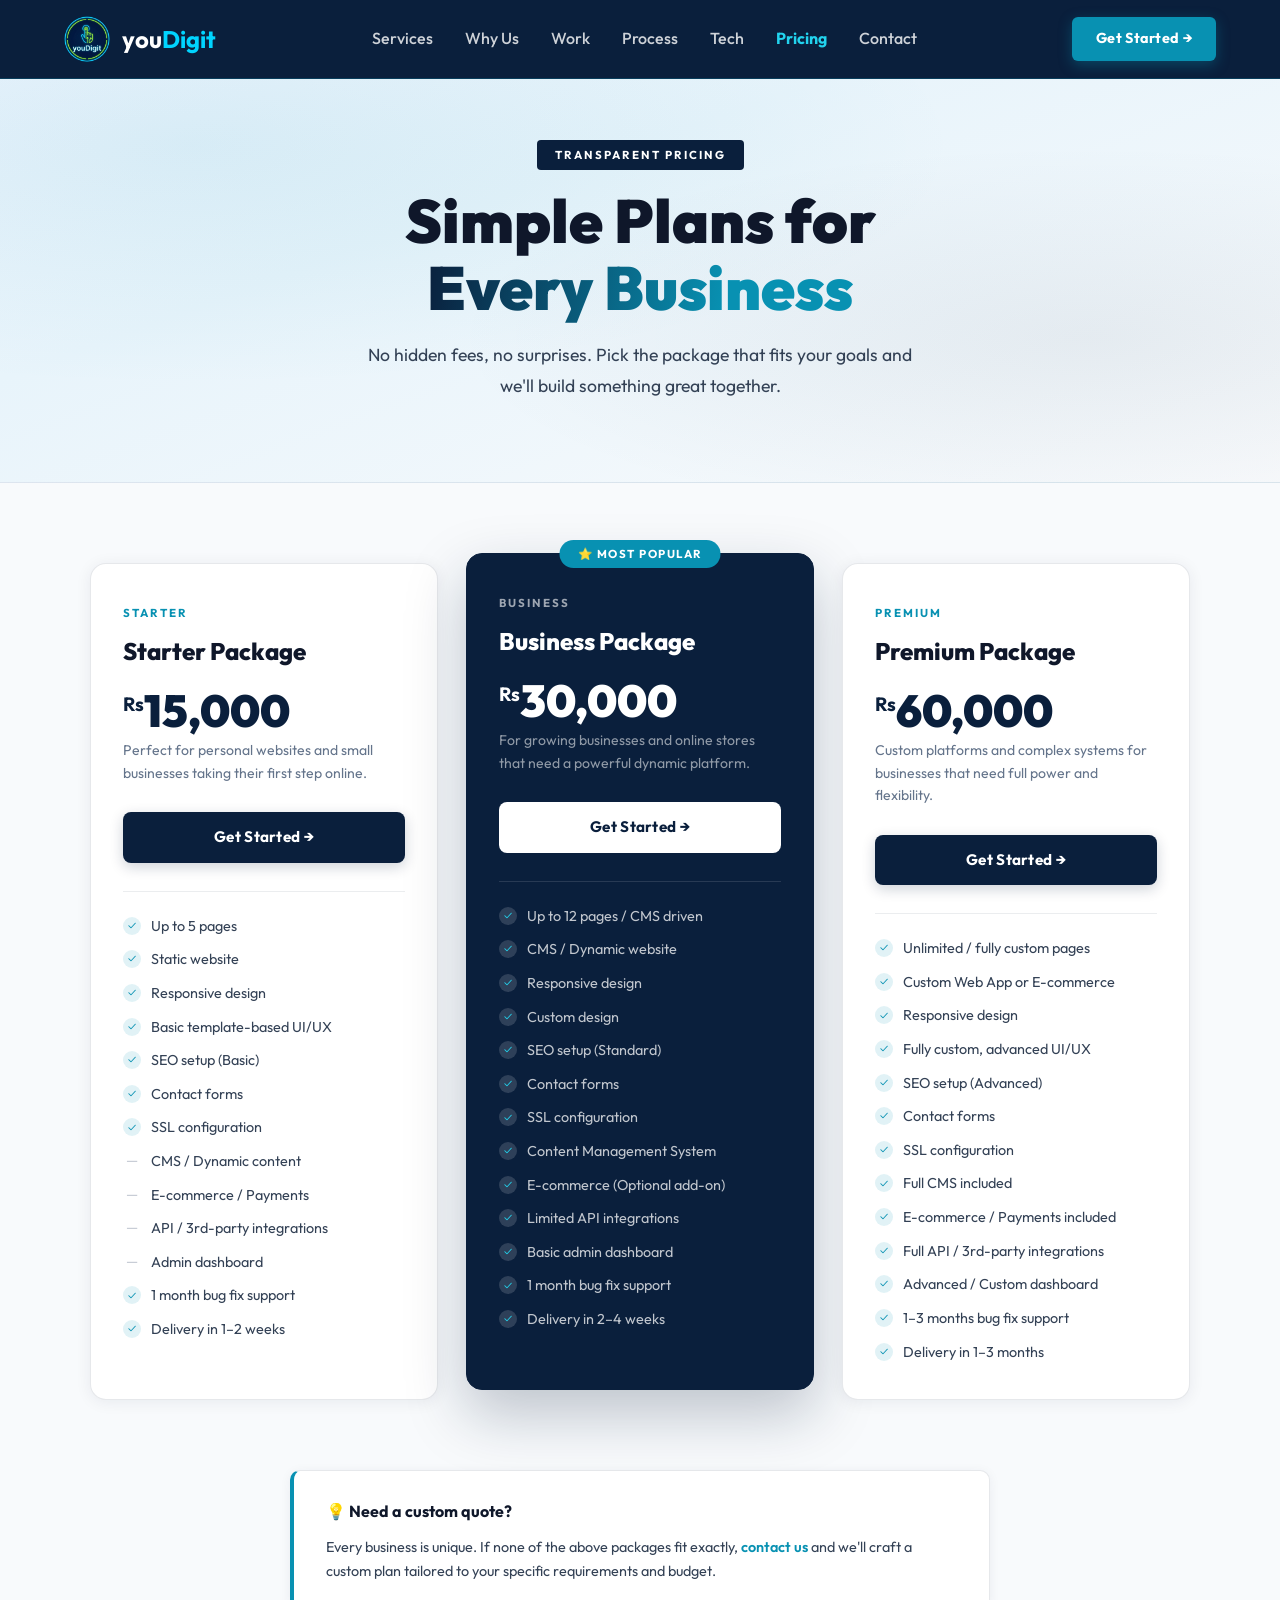
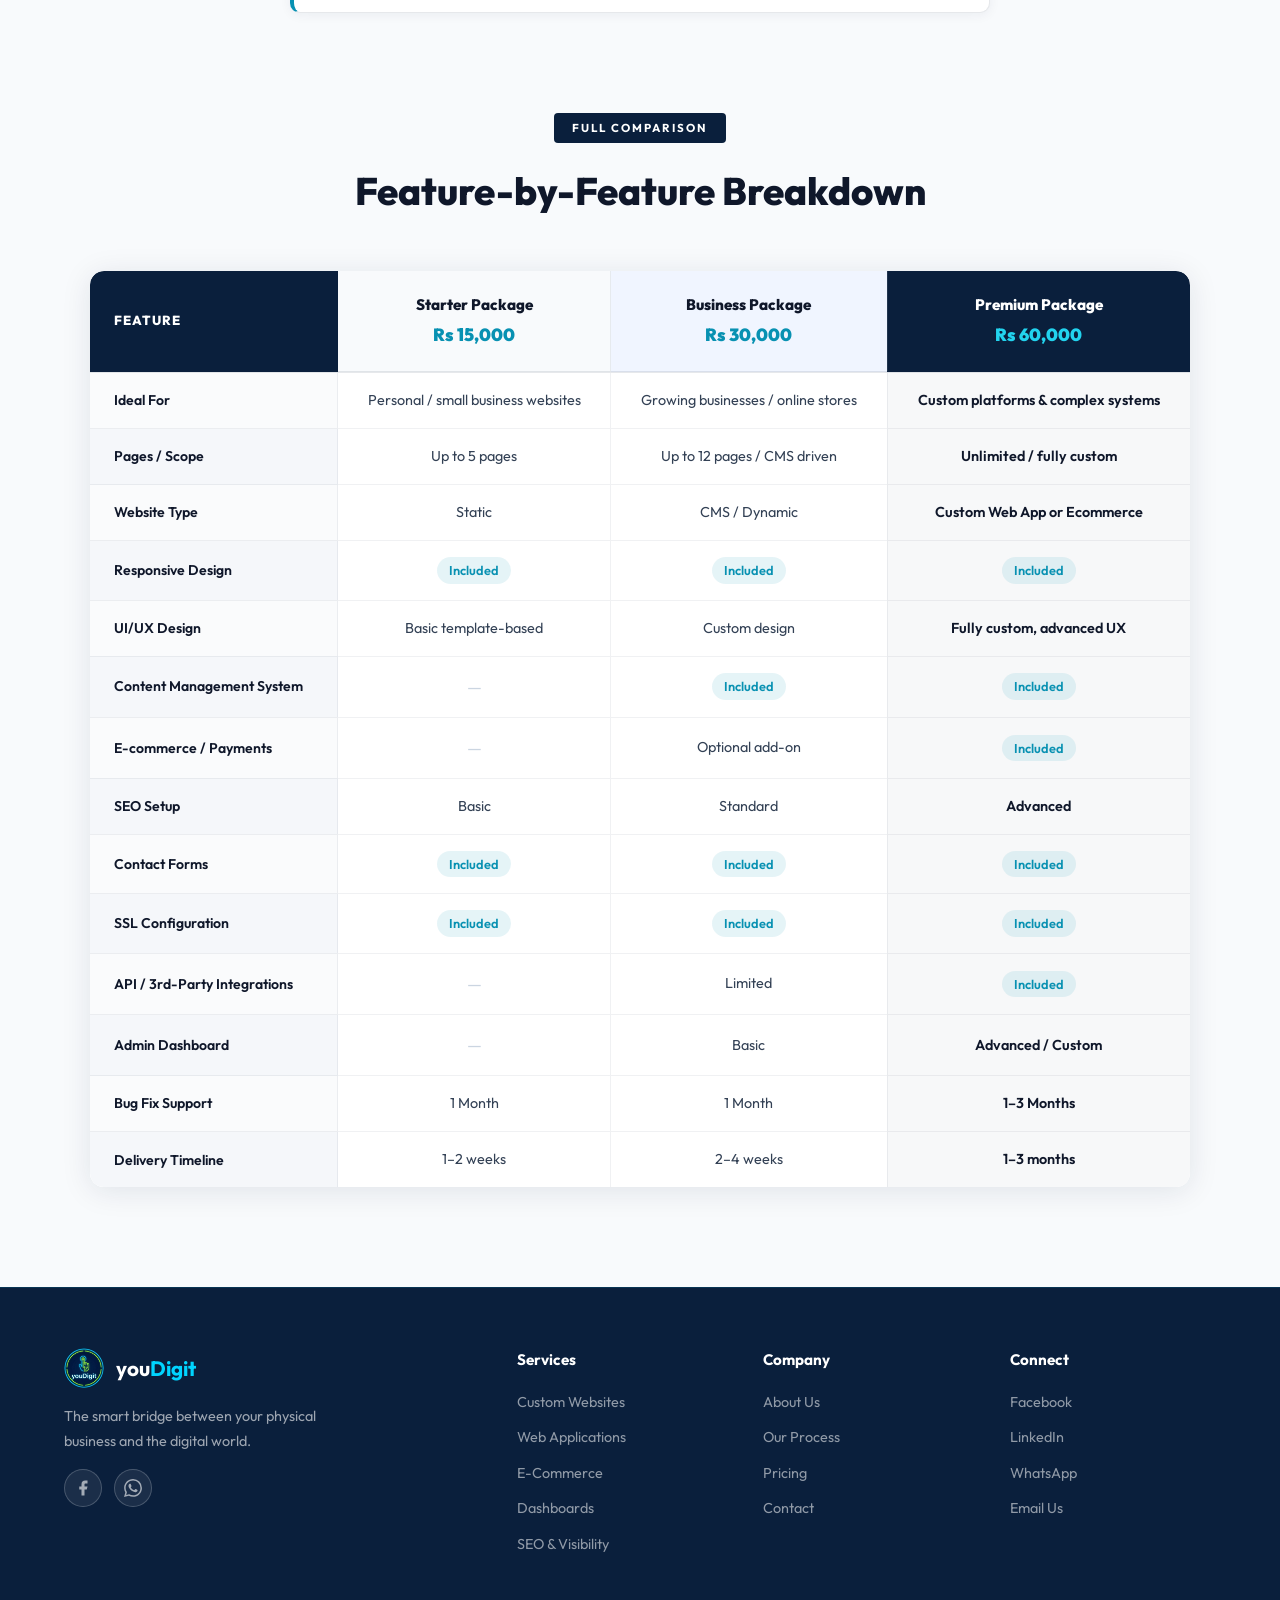
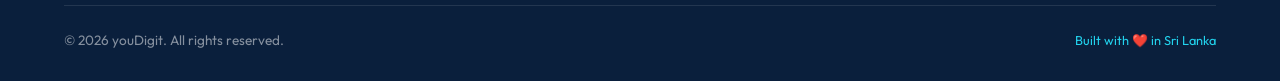
==== commit 15580f89: "feat: add portfolio section with project cards and browser mockups to showcase selected work" ====
--- a/pricing.html
+++ b/pricing.html
@@ -482,6 +482,7 @@
         <a href="index.html">Home</a>
         <a href="index.html#services">Services</a>
         <a href="index.html#why">Why Us</a>
+        <a href="index.html#portfolio">Work</a>
         <a href="index.html#process">Process</a>
         <a href="pricing.html" style="color:#22d3ee;">Pricing</a>
         <a href="index.html#cta">Contact</a>
@@ -496,6 +497,7 @@
         <ul class="nav-links">
             <li><a href="index.html#services">Services</a></li>
             <li><a href="index.html#why">Why Us</a></li>
+            <li><a href="index.html#portfolio">Work</a></li>
             <li><a href="index.html#process">Process</a></li>
             <li><a href="index.html#tech">Tech</a></li>
             <li><a href="pricing.html" style="color:#22d3ee; font-weight:700;">Pricing</a></li>
--- a/style.css
+++ b/style.css
@@ -1,1446 +1,1922 @@
-@import url('https://fonts.googleapis.com/css2?family=Outfit:wght@300;400;500;600;700;800;900&family=Space+Grotesk:wght@400;500;600;700&display=swap');
-
-*,
-*::before,
-*::after {
-    margin: 0;
-    padding: 0;
-    box-sizing: border-box;
-}
-
-:root {
-    --navy-dark:  #0a1f3c;
-    --navy-mid:   #0d2b52;
-    --teal:       #0891b2;
-    --teal-light: #22d3ee;
-    --gold:       #f59e0b;
-    --white:      #ffffff;
-    --body-bg:    #f8fafc;
-    --text-dark:  #0f172a;
-    --text-mid:   #334155;
-    --text-light: #64748b;
-    --border-lt:  rgba(8, 145, 178, 0.15);
-    --shadow-sm:  0 2px 12px rgba(10,31,60,0.08);
-    --shadow-md:  0 8px 32px rgba(10,31,60,0.12);
-    --shadow-lg:  0 20px 60px rgba(10,31,60,0.16);
-}
-
-html {
-    scroll-behavior: smooth;
-}
-
-body {
-    font-family: 'Outfit', sans-serif;
-    background: var(--body-bg);
-    color: var(--text-dark);
-    overflow-x: hidden;
-    line-height: 1.6;
-}
-
-/* ── SCROLLBAR ── */
-::-webkit-scrollbar {
-    width: 6px;
-}
-
-::-webkit-scrollbar-track {
-    background: #e2e8f0;
-}
-
-::-webkit-scrollbar-thumb {
-    background: var(--navy-dark);
-    border-radius: 3px;
-}
-
-/* ── NAVBAR ── */
-nav {
-    position: fixed;
-    top: 0;
-    width: 100%;
-    z-index: 1000;
-    padding: 16px 5%;
-    display: flex;
-    align-items: center;
-    justify-content: space-between;
-    background: #0a1f3c;
-    backdrop-filter: blur(20px);
-    border-bottom: 1px solid rgba(0, 180, 220, 0.2);
-    transition: all 0.3s ease;
-}
-
-nav.scrolled {
-    padding: 10px 5%;
-    background: #0a1f3c;
-    box-shadow: 0 4px 24px rgba(0,0,0,0.25);
-}
-
-.nav-logo {
-    display: flex;
-    align-items: center;
-    gap: 12px;
-    text-decoration: none;
-}
-
-.nav-logo img {
-    width: 46px;
-    height: 46px;
-    border-radius: 50%;
-    object-fit: cover;
-    filter: drop-shadow(0 0 8px var(--cyan));
-}
-
-.nav-logo span {
-    font-size: 1.5rem;
-    font-weight: 700;
-    color: #ffffff;
-}
-
-.nav-logo span em {
-    color: #00d4ff;
-    font-style: normal;
-}
-
-.nav-links {
-    display: flex;
-    align-items: center;
-    gap: 32px;
-    list-style: none;
-}
-
-.nav-links a {
-    color: rgba(255, 255, 255, 0.8);
-    text-decoration: none;
-    font-weight: 500;
-    transition: color 0.3s;
-}
-
-.nav-links a:hover {
-    color: #00d4ff;
-}
-
-.nav-cta {
-    padding: 10px 24px;
-    border-radius: 6px;
-    background: var(--teal);
-    color: var(--white);
-    font-weight: 700;
-    font-size: 0.9rem;
-    text-decoration: none;
-    transition: all 0.3s;
-    box-shadow: 0 4px 14px rgba(8,145,178,0.35);
-    letter-spacing: 0.3px;
-}
-
-.nav-cta:hover {
-    background: var(--teal-light);
-    color: var(--navy-dark);
-    transform: translateY(-2px);
-    box-shadow: 0 6px 20px rgba(8,145,178,0.45);
-}
-
-.hamburger {
-    display: none;
-    flex-direction: column;
-    gap: 5px;
-    cursor: pointer;
-}
-
-.hamburger span {
-    width: 25px;
-    height: 2px;
-    background: var(--teal-light);
-    border-radius: 2px;
-    transition: all 0.3s;
-}
-
-/* ── HERO ── */
-#hero {
-    min-height: 100vh;
-    display: flex;
-    align-items: center;
-    justify-content: center;
-    text-align: center;
-    padding: 100px 5% 60px;
-    position: relative;
-    overflow: hidden;
-    background: linear-gradient(160deg, #f0f6ff 0%, #e8f4fb 40%, #f8fafc 100%);
-}
-
-.hero-bg {
-    position: absolute;
-    inset: 0;
-    z-index: 0;
-    background:
-        radial-gradient(ellipse 70% 55% at 20% 20%, rgba(8,145,178,0.10) 0%, transparent 65%),
-        radial-gradient(ellipse 55% 45% at 85% 75%, rgba(10,31,60,0.07) 0%, transparent 60%);
-}
-
-.grid-lines {
-    position: absolute;
-    inset: 0;
-    background-image:
-        linear-gradient(rgba(8,145,178,0.05) 1px, transparent 1px),
-        linear-gradient(90deg, rgba(8,145,178,0.05) 1px, transparent 1px);
-    background-size: 64px 64px;
-    z-index: 0;
-}
-
-.hero-content {
-    position: relative;
-    z-index: 1;
-    max-width: 800px;
-}
-
-.hero-badge {
-    display: inline-flex;
-    align-items: center;
-    gap: 8px;
-    padding: 8px 22px;
-    border-radius: 50px;
-    border: 1.5px solid rgba(8,145,178,0.3);
-    background: rgba(8,145,178,0.08);
-    color: var(--teal);
-    font-size: 0.85rem;
-    font-weight: 600;
-    letter-spacing: 0.5px;
-    margin-bottom: 28px;
-    animation: fadeDown 0.8s ease;
-}
-
-.hero-badge .dot {
-    width: 8px;
-    height: 8px;
-    border-radius: 50%;
-    background: var(--gold);
-    animation: pulse 2s infinite;
-}
-
-@keyframes pulse {
-
-    0%,
-    100% {
-        opacity: 1;
-        transform: scale(1);
-    }
-
-    50% {
-        opacity: 0.5;
-        transform: scale(1.4);
-    }
-}
-
-@keyframes fadeDown {
-    from {
-        opacity: 0;
-        transform: translateY(-20px);
-    }
-
-    to {
-        opacity: 1;
-        transform: translateY(0);
-    }
-}
-
-@keyframes fadeUp {
-    from {
-        opacity: 0;
-        transform: translateY(30px);
-    }
-
-    to {
-        opacity: 1;
-        transform: translateY(0);
-    }
-}
-
-@keyframes fadeIn {
-    from {
-        opacity: 0;
-    }
-
-    to {
-        opacity: 1;
-    }
-}
-
-.hero-title {
-    font-size: clamp(2.6rem, 6vw, 4.8rem);
-    font-weight: 900;
-    line-height: 1.1;
-    color: var(--text-dark);
-    margin-bottom: 24px;
-    animation: fadeUp 0.9s ease 0.2s both;
-}
-
-.hero-title .line2 {
-    display: block;
-}
-
-.cyan-text {
-    color: var(--teal);
-}
-
-.green-text {
-    color: var(--teal);
-}
-
-.gradient-text {
-    background: linear-gradient(100deg, var(--navy-dark) 0%, var(--teal) 60%, var(--teal-light) 100%);
-    -webkit-background-clip: text;
-    -webkit-text-fill-color: transparent;
-    background-clip: text;
-}
-
-.hero-sub {
-    font-size: 1.15rem;
-    color: var(--text-mid);
-    max-width: 620px;
-    margin: 0 auto 40px;
-    animation: fadeUp 0.9s ease 0.4s both;
-    line-height: 1.75;
-}
-
-.hero-btns {
-    display: flex;
-    gap: 16px;
-    justify-content: center;
-    flex-wrap: wrap;
-    animation: fadeUp 0.9s ease 0.6s both;
-}
-
-.btn-primary {
-    padding: 15px 38px;
-    border-radius: 8px;
-    background: var(--navy-dark);
-    color: var(--white);
-    font-weight: 700;
-    font-size: 1rem;
-    text-decoration: none;
-    border: none;
-    cursor: pointer;
-    box-shadow: var(--shadow-md);
-    transition: all 0.3s;
-    display: inline-flex;
-    align-items: center;
-    gap: 8px;
-    letter-spacing: 0.3px;
-}
-
-.btn-primary:hover {
-    background: var(--navy-mid);
-    transform: translateY(-3px);
-    box-shadow: var(--shadow-lg);
-}
-
-.btn-outline {
-    padding: 15px 38px;
-    border-radius: 8px;
-    border: 2px solid var(--navy-dark);
-    color: var(--navy-dark);
-    font-weight: 600;
-    font-size: 1rem;
-    text-decoration: none;
-    cursor: pointer;
-    background: transparent;
-    transition: all 0.3s;
-    display: inline-flex;
-    align-items: center;
-    gap: 8px;
-}
-
-.btn-outline:hover {
-    background: var(--navy-dark);
-    color: var(--white);
-    transform: translateY(-3px);
-    box-shadow: var(--shadow-md);
-}
-
-.hero-stats {
-    display: flex;
-    justify-content: center;
-    gap: 0;
-    margin-top: 64px;
-    animation: fadeIn 1s ease 0.8s both;
-    flex-wrap: wrap;
-    background: var(--white);
-    border-radius: 16px;
-    box-shadow: var(--shadow-md);
-    border: 1px solid rgba(10,31,60,0.08);
-    overflow: hidden;
-    max-width: 640px;
-    margin-left: auto;
-    margin-right: auto;
-}
-
-.stat {
-    text-align: center;
-    flex: 1;
-    padding: 28px 20px;
-    border-right: 1px solid rgba(10,31,60,0.08);
-}
-
-.stat:last-child {
-    border-right: none;
-}
-
-.stat-num {
-    font-size: 2rem;
-    font-weight: 900;
-    color: var(--navy-dark);
-    display: block;
-}
-
-.stat-label {
-    font-size: 0.8rem;
-    color: var(--text-light);
-    font-weight: 500;
-    margin-top: 4px;
-    letter-spacing: 0.3px;
-}
-
-/* ── SECTION COMMON ── */
-section {
-    padding: 100px 5%;
-}
-
-.section-tag {
-    display: inline-block;
-    padding: 6px 18px;
-    border-radius: 4px;
-    background: var(--navy-dark);
-    color: var(--white);
-    font-size: 0.72rem;
-    font-weight: 700;
-    letter-spacing: 2px;
-    text-transform: uppercase;
-    margin-bottom: 18px;
-}
-
-.section-title {
-    font-size: clamp(2rem, 4vw, 3rem);
-    font-weight: 800;
-    color: var(--text-dark);
-    margin-bottom: 16px;
-    line-height: 1.15;
-}
-
-.section-sub {
-    color: var(--text-mid);
-    font-size: 1.05rem;
-    max-width: 560px;
-    line-height: 1.75;
-}
-
-.center {
-    text-align: center;
-}
-
-.center .section-sub {
-    margin: 0 auto;
-}
-
-/* ── SERVICES ── */
-#services {
-    background: var(--body-bg);
-}
-
-.services-grid {
-    display: grid;
-    grid-template-columns: repeat(auto-fit, minmax(280px, 1fr));
-    gap: 28px;
-    margin-top: 60px;
-}
-
-.service-card {
-    background: var(--white);
-    border: 1px solid rgba(10,31,60,0.08);
-    border-radius: 12px;
-    border-left: 4px solid var(--navy-dark);
-    padding: 36px 30px;
-    transition: all 0.35s ease;
-    position: relative;
-    overflow: hidden;
-    cursor: default;
-    box-shadow: var(--shadow-sm);
-}
-
-.service-card::before {
-    content: '';
-    position: absolute;
-    inset: 0;
-    border-radius: 12px;
-    background: linear-gradient(135deg, rgba(8,145,178,0.04), transparent);
-    opacity: 0;
-    transition: opacity 0.35s;
-}
-
-.service-card:hover {
-    transform: translateY(-6px);
-    border-left-color: var(--teal);
-    box-shadow: var(--shadow-lg);
-}
-
-.service-card:hover::before {
-    opacity: 1;
-}
-
-.service-icon {
-    width: 56px;
-    height: 56px;
-    border-radius: 10px;
-    display: flex;
-    align-items: center;
-    justify-content: center;
-    font-size: 1.6rem;
-    margin-bottom: 20px;
-    background: rgba(10,31,60,0.06);
-    border: 1.5px solid rgba(10,31,60,0.1);
-    transition: all 0.35s;
-}
-
-.service-card:hover .service-icon {
-    background: var(--navy-dark);
-    border-color: var(--navy-dark);
-    filter: grayscale(1) brightness(10);
-}
-
-.service-card h3 {
-    font-size: 1.15rem;
-    font-weight: 700;
-    margin-bottom: 10px;
-    color: var(--text-dark);
-}
-
-.service-card p {
-    color: var(--text-mid);
-    font-size: 0.95rem;
-    line-height: 1.75;
-}
-
-/* ── WHY US ── */
-#why {
-    display: grid;
-    grid-template-columns: 1fr 1fr;
-    gap: 80px;
-    align-items: center;
-    padding: 100px 5%;
-    background: var(--white);
-}
-
-.why-visual {
-    position: relative;
-    display: flex;
-    align-items: center;
-    justify-content: center;
-}
-
-.why-circle {
-    width: 340px;
-    height: 340px;
-    border-radius: 50%;
-    border: 2px solid rgba(8,145,178,0.25);
-    display: flex;
-    align-items: center;
-    justify-content: center;
-    position: relative;
-    animation: rotateRing 20s linear infinite;
-}
-
-@keyframes rotateRing {
-    from { transform: rotate(0deg); }
-    to   { transform: rotate(360deg); }
-}
-
-.why-inner-circle {
-    width: 240px;
-    height: 240px;
-    border-radius: 50%;
-    background: radial-gradient(circle, rgba(8,145,178,0.12) 0%, rgba(10,31,60,0.04) 100%);
-    border: 2px solid rgba(10,31,60,0.15);
-    display: flex;
-    flex-direction: column;
-    align-items: center;
-    justify-content: center;
-    animation: rotateRing 20s linear infinite reverse;
-    box-shadow: 0 0 50px rgba(8,145,178,0.15), inset 0 0 30px rgba(8,145,178,0.06);
-}
-
-.why-inner-circle .big-num {
-    font-size: 3.5rem;
-    font-weight: 900;
-    line-height: 1;
-    background: linear-gradient(135deg, var(--navy-dark), var(--teal));
-    -webkit-background-clip: text;
-    -webkit-text-fill-color: transparent;
-    background-clip: text;
-}
-
-.why-inner-circle small {
-    color: var(--text-light);
-    font-size: 0.8rem;
-    text-align: center;
-}
-
-.ring-dot {
-    position: absolute;
-    width: 12px;
-    height: 12px;
-    border-radius: 50%;
-    background: var(--teal);
-    box-shadow: 0 0 10px rgba(8,145,178,0.6);
-}
-
-.ring-dot:nth-child(1) { top: -6px; left: 50%; transform: translateX(-50%); }
-.ring-dot:nth-child(2) { bottom: -6px; left: 50%; transform: translateX(-50%); }
-.ring-dot:nth-child(3) {
-    left: -6px; top: 50%; transform: translateY(-50%);
-    background: var(--navy-dark);
-    box-shadow: 0 0 10px rgba(10,31,60,0.5);
-}
-.ring-dot:nth-child(4) {
-    right: -6px; top: 50%; transform: translateY(-50%);
-    background: var(--navy-dark);
-    box-shadow: 0 0 10px rgba(10,31,60,0.5);
-}
-
-.why-list {
-    list-style: none;
-    margin-top: 32px;
-    display: flex;
-    flex-direction: column;
-    gap: 16px;
-}
-
-.why-list li {
-    display: flex;
-    align-items: flex-start;
-    gap: 16px;
-    padding: 20px 22px;
-    border-radius: 10px;
-    border-left: 4px solid var(--teal);
-    border-top: 1px solid rgba(10,31,60,0.07);
-    border-right: 1px solid rgba(10,31,60,0.07);
-    border-bottom: 1px solid rgba(10,31,60,0.07);
-    background: var(--body-bg);
-    transition: all 0.3s;
-    box-shadow: var(--shadow-sm);
-}
-
-.why-list li:hover {
-    border-left-color: var(--navy-dark);
-    transform: translateX(6px);
-    box-shadow: var(--shadow-md);
-}
-
-.why-icon {
-    font-size: 1.4rem;
-    flex-shrink: 0;
-    margin-top: 2px;
-}
-
-.why-text h4 {
-    font-size: 1rem;
-    font-weight: 700;
-    margin-bottom: 4px;
-    color: var(--text-dark);
-}
-
-.why-text p {
-    color: var(--text-mid);
-    font-size: 0.9rem;
-    line-height: 1.65;
-}
-
-/* ── PROCESS ── */
-#process {
-    background: #f0f5ff;
-    text-align: center;
-    border-top: 1px solid rgba(10,31,60,0.07);
-    border-bottom: 1px solid rgba(10,31,60,0.07);
-}
-
-#process .section-tag {
-    background: var(--navy-dark);
-    color: var(--white);
-}
-
-#process .section-title {
-    color: var(--text-dark);
-}
-
-#process .section-sub {
-    color: var(--text-mid);
-}
-
-.steps {
-    display: flex;
-    flex-wrap: wrap;
-    justify-content: center;
-    gap: 24px;
-    margin-top: 60px;
-    position: relative;
-}
-
-.step {
-    flex: 1;
-    min-width: 160px;
-    max-width: 196px;
-    padding: 36px 22px 30px;
-    position: relative;
-    text-align: center;
-    background: var(--white);
-    border: 1px solid rgba(10,31,60,0.09);
-    border-top: 3px solid var(--navy-dark);
-    border-radius: 12px;
-    transition: all 0.3s;
-    box-shadow: var(--shadow-sm);
-}
-
-.step:hover {
-    transform: translateY(-6px);
-    box-shadow: var(--shadow-md);
-    border-top-color: var(--teal);
-}
-
-.step-num {
-    width: 52px;
-    height: 52px;
-    border-radius: 50%;
-    background: var(--navy-dark);
-    color: var(--white);
-    font-weight: 900;
-    font-size: 1.1rem;
-    display: flex;
-    align-items: center;
-    justify-content: center;
-    margin: 0 auto 16px;
-    box-shadow: 0 4px 14px rgba(10,31,60,0.25);
-    transition: background 0.3s;
-}
-
-.step:hover .step-num {
-    background: var(--teal);
-    box-shadow: 0 4px 14px rgba(8,145,178,0.35);
-}
-
-.step h4 {
-    font-size: 0.95rem;
-    font-weight: 700;
-    margin-bottom: 8px;
-    color: var(--text-dark);
-}
-
-.step p {
-    color: var(--text-mid);
-    font-size: 0.83rem;
-    line-height: 1.65;
-}
-
-.step-line {
-    display: none;
-}
-
-/* ── TECH STACK ── */
-#tech {
-    padding: 90px 5%;
-    text-align: center;
-    background: var(--white);
-    border-top: 1px solid rgba(10,31,60,0.07);
-}
-
-#tech .section-tag {
-    background: var(--navy-dark);
-    color: var(--white);
-}
-
-#tech .section-title {
-    color: var(--text-dark);
-}
-
-#tech .section-sub {
-    color: var(--text-mid);
-}
-
-.tech-grid {
-    display: flex;
-    flex-wrap: wrap;
-    justify-content: center;
-    gap: 14px;
-    margin-top: 44px;
-}
-
-.tech-badge {
-    padding: 11px 22px;
-    border-radius: 8px;
-    border: 1.5px solid rgba(10,31,60,0.12);
-    background: var(--body-bg);
-    color: var(--text-dark);
-    font-size: 0.88rem;
-    font-weight: 600;
-    display: flex;
-    align-items: center;
-    gap: 8px;
-    transition: all 0.3s;
-    cursor: default;
-    box-shadow: var(--shadow-sm);
-}
-
-.tech-badge:hover {
-    background: var(--navy-dark);
-    border-color: var(--navy-dark);
-    color: var(--white);
-    transform: translateY(-3px);
-    box-shadow: var(--shadow-md);
-}
-
-.tech-badge span {
-    font-size: 1.2rem;
-}
-
-/* ── CTA / GET IN TOUCH ── */
-#cta {
-    background: linear-gradient(160deg, #eef6fb 0%, #f0f5ff 60%, #f8fafc 100%);
-    padding: 110px 5%;
-    text-align: center;
-    position: relative;
-    overflow: hidden;
-    border-top: 1px solid rgba(10,31,60,0.08);
-}
-
-#cta::before {
-    content: '';
-    position: absolute;
-    inset: 0;
-    background:
-        radial-gradient(ellipse 55% 45% at 10% 50%, rgba(8,145,178,0.08), transparent),
-        radial-gradient(ellipse 45% 40% at 90% 60%, rgba(10,31,60,0.05), transparent);
-    pointer-events: none;
-}
-
-.cta-box {
-    position: relative;
-    z-index: 1;
-    max-width: 640px;
-    margin: 0 auto;
-    background: var(--white);
-    border: 1px solid rgba(10,31,60,0.1);
-    border-top: 4px solid var(--navy-dark);
-    border-radius: 16px;
-    padding: 64px 50px;
-    box-shadow: var(--shadow-lg);
-}
-
-.cta-box h2 {
-    font-size: clamp(1.8rem, 4vw, 2.6rem);
-    font-weight: 800;
-    margin-bottom: 14px;
-    color: var(--text-dark);
-    line-height: 1.2;
-}
-
-.cta-box p {
-    color: var(--text-mid);
-    margin-bottom: 36px;
-    font-size: 1.02rem;
-    line-height: 1.75;
-}
-
-.cta-form {
-    display: flex;
-    gap: 12px;
-    max-width: 480px;
-    margin: 0 auto;
-}
-
-.cta-form input {
-    flex: 1;
-    padding: 14px 20px;
-    border-radius: 50px;
-    border: 1px solid var(--border);
-    background: rgba(255, 255, 255, 0.05);
-    color: var(--white);
-    font-size: 0.95rem;
-    outline: none;
-    transition: border-color 0.3s;
-    font-family: 'Outfit', sans-serif;
-}
-
-.cta-form input:focus {
-    border-color: var(--cyan);
-}
-
-.cta-form input::placeholder {
-    color: var(--gray);
-}
-
-.contact-details {
-    display: flex;
-    flex-direction: column;
-    gap: 16px;
-    max-width: 420px;
-    margin: 0 auto;
-}
-
-.contact-item {
-    display: flex;
-    align-items: center;
-    gap: 16px;
-    padding: 16px 22px;
-    border-radius: 10px;
-    border: 1.5px solid rgba(10,31,60,0.1);
-    background: var(--body-bg);
-    color: var(--text-dark);
-    text-decoration: none;
-    font-size: 0.97rem;
-    font-weight: 600;
-    transition: all 0.3s;
-    box-shadow: var(--shadow-sm);
-}
-
-.contact-item:hover {
-    border-color: var(--teal);
-    background: rgba(8,145,178,0.06);
-    color: var(--teal);
-    transform: translateY(-3px);
-    box-shadow: var(--shadow-md);
-}
-
-.contact-icon {
-    font-size: 1.4rem;
-    flex-shrink: 0;
-}
-
-/* ── FOOTER ── */
-footer {
-    background: #0a1f3c;
-    border-top: 1px solid rgba(0, 180, 220, 0.15);
-    padding: 60px 5% 30px;
-    color: rgba(255,255,255,0.85);
-}
-
-.footer-grid {
-    display: grid;
-    grid-template-columns: 2fr 1fr 1fr 1fr;
-    gap: 40px;
-    margin-bottom: 48px;
-}
-
-.footer-brand p {
-    color: rgba(255, 255, 255, 0.6);
-    font-size: 0.9rem;
-    margin: 16px 0;
-    max-width: 280px;
-    line-height: 1.7;
-}
-
-.footer-col h5 {
-    font-size: 0.95rem;
-    font-weight: 700;
-    color: #ffffff;
-    margin-bottom: 16px;
-}
-
-.footer-col ul {
-    list-style: none;
-    display: flex;
-    flex-direction: column;
-    gap: 10px;
-}
-
-.footer-col ul a {
-    color: rgba(255, 255, 255, 0.55);
-    text-decoration: none;
-    font-size: 0.9rem;
-    transition: color 0.3s;
-}
-
-.footer-col ul a:hover {
-    color: #00d4ff;
-}
-
-.footer-bottom {
-    border-top: 1px solid rgba(255, 255, 255, 0.1);
-    padding-top: 24px;
-    display: flex;
-    justify-content: space-between;
-    align-items: center;
-    flex-wrap: wrap;
-    gap: 12px;
-}
-
-.footer-bottom p {
-    color: rgba(255, 255, 255, 0.5);
-    font-size: 0.85rem;
-}
-
-.social-links {
-    display: flex;
-    gap: 12px;
-}
-
-.social-btn {
-    width: 38px;
-    height: 38px;
-    border-radius: 50%;
-    border: 1px solid rgba(255, 255, 255, 0.2);
-    background: rgba(255, 255, 255, 0.07);
-    display: flex;
-    align-items: center;
-    justify-content: center;
-    color: rgba(255, 255, 255, 0.6);
-    font-size: 1rem;
-    line-height: 0;
-    text-decoration: none;
-    transition: all 0.3s;
-    cursor: pointer;
-}
-
-.social-btn svg {
-    fill: currentColor;
-    display: block;
-}
-
-.social-btn:hover {
-    border-color: var(--cyan);
-    color: var(--cyan);
-    box-shadow: 0 0 15px var(--cyan-glow);
-}
-
-/* ── FLOATING PARTICLES ── */
-.particles {
-    position: absolute;
-    inset: 0;
-    overflow: hidden;
-    pointer-events: none;
-    z-index: 0;
-}
-
-.particle {
-    position: absolute;
-    border-radius: 50%;
-    background: var(--cyan);
-    opacity: 0.3;
-    animation: floatUp linear infinite;
-}
-
-@keyframes floatUp {
-    0% {
-        transform: translateY(100vh) scale(0);
-        opacity: 0;
-    }
-
-    10% {
-        opacity: 0.3;
-    }
-
-    90% {
-        opacity: 0.1;
-    }
-
-    100% {
-        transform: translateY(-100px) scale(1);
-        opacity: 0;
-    }
-}
-
-/* ── SCROLL REVEAL ── */
-.reveal {
-    opacity: 0;
-    transform: translateY(40px);
-    transition: all 0.7s ease;
-}
-
-.reveal.visible {
-    opacity: 1;
-    transform: translateY(0);
-}
-
-/* ── MOBILE MENU ── */
-.mobile-menu {
-    display: none;
-    position: fixed;
-    inset: 0;
-    z-index: 999;
-    background: #0a1f3c;
-    backdrop-filter: blur(20px);
-    flex-direction: column;
-    align-items: center;
-    justify-content: center;
-    gap: 30px;
-}
-
-.mobile-menu.open {
-    display: flex;
-}
-
-.mobile-menu a {
-    color: #ffffff;
-    font-size: 1.5rem;
-    font-weight: 600;
-    text-decoration: none;
-    transition: color 0.3s;
-}
-
-.mobile-menu a:hover {
-    color: var(--cyan);
-}
-
-.mobile-close {
-    position: absolute;
-    top: 24px;
-    right: 24px;
-    background: none;
-    border: none;
-    color: var(--white);
-    font-size: 2rem;
-    cursor: pointer;
-}
-
-/* ── RESPONSIVE ── */
-
-/* ── Large Tablets (max 1024px) ── */
-@media (max-width: 1024px) {
-    nav {
-        padding: 14px 4%;
-    }
-
-    .nav-links {
-        gap: 22px;
-    }
-
-    #why {
-        gap: 50px;
-    }
-
-    .why-circle {
-        width: 300px;
-        height: 300px;
-    }
-
-    .why-inner-circle {
-        width: 210px;
-        height: 210px;
-    }
-
-    .footer-grid {
-        grid-template-columns: 1fr 1fr;
-        gap: 30px;
-    }
-
-    .steps {
-        gap: 0;
-    }
-}
-
-/* ── Tablets (max 900px) ── */
-@media (max-width: 900px) {
-    #why {
-        grid-template-columns: 1fr;
-        gap: 40px;
-        text-align: center;
-    }
-
-    .why-visual {
-        order: -1;
-    }
-
-    .why-list li:hover {
-        transform: none;
-    }
-
-    .footer-grid {
-        grid-template-columns: 1fr 1fr;
-    }
-
-    .services-grid {
-        grid-template-columns: repeat(auto-fit, minmax(240px, 1fr));
-    }
-
-    section {
-        padding: 80px 5%;
-    }
-}
-
-/* ── Small Tablets / Large Phones (max 768px) ── */
-@media (max-width: 768px) {
-    .nav-links,
-    .nav-cta {
-        display: none;
-    }
-
-    .hamburger {
-        display: flex;
-    }
-
-    nav {
-        padding: 14px 5%;
-    }
-
-    #hero {
-        padding: 110px 5% 60px;
-    }
-
-    .hero-title {
-        font-size: clamp(2rem, 8vw, 3.2rem);
-    }
-
-    .hero-sub {
-        font-size: 1rem;
-    }
-
-    .hero-btns {
-        gap: 12px;
-    }
-
-    .btn-primary,
-    .btn-outline {
-        padding: 12px 28px;
-        font-size: 0.95rem;
-        width: 100%;
-        justify-content: center;
-    }
-
-    .hero-stats {
-        gap: 24px;
-        margin-top: 50px;
-    }
-
-    .stat-num {
-        font-size: 1.8rem;
-    }
-
-    .steps {
-        flex-direction: column;
-        align-items: center;
-    }
-
-    .step {
-        min-width: unset;
-        max-width: 400px;
-        width: 100%;
-    }
-
-    .step-line {
-        display: none;
-    }
-
-    .why-circle {
-        width: 260px;
-        height: 260px;
-    }
-
-    .why-inner-circle {
-        width: 185px;
-        height: 185px;
-    }
-
-    .section-title {
-        font-size: clamp(1.7rem, 5vw, 2.4rem);
-    }
-
-    .cta-box {
-        padding: 50px 28px;
-        border-radius: 20px;
-    }
-
-    .footer-grid {
-        grid-template-columns: 1fr 1fr;
-        gap: 28px;
-    }
-
-    .footer-brand {
-        grid-column: 1 / -1;
-    }
-}
-
-/* ── Mobile Phones (max 640px) ── */
-@media (max-width: 640px) {
-    section {
-        padding: 70px 5%;
-    }
-
-    #hero {
-        padding: 100px 5% 50px;
-    }
-
-    .hero-title {
-        font-size: clamp(1.8rem, 9vw, 2.8rem);
-        margin-bottom: 18px;
-    }
-
-    .hero-sub {
-        font-size: 0.95rem;
-        margin-bottom: 28px;
-    }
-
-    .hero-stats {
-        gap: 18px;
-        flex-wrap: wrap;
-    }
-
-    .stat {
-        min-width: 80px;
-    }
-
-    .stat-num {
-        font-size: 1.6rem;
-    }
-
-    .services-grid {
-        grid-template-columns: 1fr;
-        gap: 18px;
-    }
-
-    .service-card {
-        padding: 28px 22px;
-    }
-
-    .service-card:hover {
-        transform: none;
-    }
-
-    #why {
-        padding: 60px 5%;
-    }
-
-    .why-circle {
-        width: 230px;
-        height: 230px;
-    }
-
-    .why-inner-circle {
-        width: 160px;
-        height: 160px;
-    }
-
-    .why-inner-circle .big-num {
-        font-size: 2.2rem;
-    }
-
-    .cta-box {
-        padding: 40px 20px;
-        border-radius: 16px;
-    }
-
-    .cta-box h2 {
-        font-size: clamp(1.5rem, 6vw, 2rem);
-    }
-
-    .contact-details {
-        gap: 12px;
-    }
-
-    .contact-item {
-        padding: 14px 20px;
-        font-size: 0.95rem;
-    }
-
-    .footer-grid {
-        grid-template-columns: 1fr;
-        gap: 24px;
-    }
-
-    .footer-bottom {
-        flex-direction: column;
-        text-align: center;
-        gap: 8px;
-    }
-
-    .tech-badge {
-        padding: 10px 18px;
-        font-size: 0.85rem;
-    }
-}
-
-/* ── Small Phones (max 480px) ── */
-@media (max-width: 480px) {
-    nav {
-        padding: 12px 4%;
-    }
-
-    .nav-logo img {
-        width: 36px;
-        height: 36px;
-    }
-
-    .nav-logo span {
-        font-size: 1.2rem;
-    }
-
-    .hero-badge {
-        font-size: 0.75rem;
-        padding: 6px 14px;
-    }
-
-    .hero-title {
-        font-size: clamp(1.6rem, 10vw, 2.4rem);
-    }
-
-    .hero-btns {
-        flex-direction: column;
-        align-items: stretch;
-    }
-
-    .btn-primary,
-    .btn-outline {
-        width: 100%;
-        text-align: center;
-        justify-content: center;
-    }
-
-    .hero-stats {
-        gap: 14px;
-    }
-
-    .stat-num {
-        font-size: 1.4rem;
-    }
-
-    .stat-label {
-        font-size: 0.75rem;
-    }
-
-    .why-circle {
-        width: 200px;
-        height: 200px;
-    }
-
-    .why-inner-circle {
-        width: 138px;
-        height: 138px;
-    }
-
-    .why-inner-circle .big-num {
-        font-size: 1.8rem;
-    }
-
-    .why-inner-circle small {
-        font-size: 0.7rem;
-    }
-
-    .step {
-        padding: 24px 16px;
-    }
-
-    .step-num {
-        width: 46px;
-        height: 46px;
-        font-size: 1rem;
-    }
-
-    .contact-item {
-        padding: 12px 16px;
-        font-size: 0.88rem;
-        gap: 12px;
-    }
-
-    .section-title {
-        font-size: clamp(1.5rem, 7vw, 2rem);
-    }
-}
-
-/* ── Disable neon cursor on touch devices ── */
-@media (hover: none) and (pointer: coarse) {
-    .cursor-trail-dot {
-        display: none !important;
-    }
-}+@import url('https://fonts.googleapis.com/css2?family=Outfit:wght@300;400;500;600;700;800;900&family=Space+Grotesk:wght@400;500;600;700&display=swap');
+
+*,
+*::before,
+*::after {
+    margin: 0;
+    padding: 0;
+    box-sizing: border-box;
+}
+
+:root {
+    --navy-dark:  #0a1f3c;
+    --navy-mid:   #0d2b52;
+    --teal:       #0891b2;
+    --teal-light: #22d3ee;
+    --gold:       #f59e0b;
+    --white:      #ffffff;
+    --body-bg:    #f8fafc;
+    --text-dark:  #0f172a;
+    --text-mid:   #334155;
+    --text-light: #64748b;
+    --border-lt:  rgba(8, 145, 178, 0.15);
+    --shadow-sm:  0 2px 12px rgba(10,31,60,0.08);
+    --shadow-md:  0 8px 32px rgba(10,31,60,0.12);
+    --shadow-lg:  0 20px 60px rgba(10,31,60,0.16);
+}
+
+html {
+    scroll-behavior: smooth;
+}
+
+body {
+    font-family: 'Outfit', sans-serif;
+    background: var(--body-bg);
+    color: var(--text-dark);
+    overflow-x: hidden;
+    line-height: 1.6;
+}
+
+/* ── SCROLLBAR ── */
+::-webkit-scrollbar {
+    width: 6px;
+}
+
+::-webkit-scrollbar-track {
+    background: #e2e8f0;
+}
+
+::-webkit-scrollbar-thumb {
+    background: var(--navy-dark);
+    border-radius: 3px;
+}
+
+/* ── NAVBAR ── */
+nav {
+    position: fixed;
+    top: 0;
+    width: 100%;
+    z-index: 1000;
+    padding: 16px 5%;
+    display: flex;
+    align-items: center;
+    justify-content: space-between;
+    background: #0a1f3c;
+    backdrop-filter: blur(20px);
+    border-bottom: 1px solid rgba(0, 180, 220, 0.2);
+    transition: all 0.3s ease;
+}
+
+nav.scrolled {
+    padding: 10px 5%;
+    background: #0a1f3c;
+    box-shadow: 0 4px 24px rgba(0,0,0,0.25);
+}
+
+.nav-logo {
+    display: flex;
+    align-items: center;
+    gap: 12px;
+    text-decoration: none;
+}
+
+.nav-logo img {
+    width: 46px;
+    height: 46px;
+    border-radius: 50%;
+    object-fit: cover;
+    filter: drop-shadow(0 0 8px var(--cyan));
+}
+
+.nav-logo span {
+    font-size: 1.5rem;
+    font-weight: 700;
+    color: #ffffff;
+}
+
+.nav-logo span em {
+    color: #00d4ff;
+    font-style: normal;
+}
+
+.nav-links {
+    display: flex;
+    align-items: center;
+    gap: 32px;
+    list-style: none;
+}
+
+.nav-links a {
+    color: rgba(255, 255, 255, 0.8);
+    text-decoration: none;
+    font-weight: 500;
+    transition: color 0.3s;
+}
+
+.nav-links a:hover {
+    color: #00d4ff;
+}
+
+.nav-cta {
+    padding: 10px 24px;
+    border-radius: 6px;
+    background: var(--teal);
+    color: var(--white);
+    font-weight: 700;
+    font-size: 0.9rem;
+    text-decoration: none;
+    transition: all 0.3s;
+    box-shadow: 0 4px 14px rgba(8,145,178,0.35);
+    letter-spacing: 0.3px;
+}
+
+.nav-cta:hover {
+    background: var(--teal-light);
+    color: var(--navy-dark);
+    transform: translateY(-2px);
+    box-shadow: 0 6px 20px rgba(8,145,178,0.45);
+}
+
+.hamburger {
+    display: none;
+    flex-direction: column;
+    gap: 5px;
+    cursor: pointer;
+}
+
+.hamburger span {
+    width: 25px;
+    height: 2px;
+    background: var(--teal-light);
+    border-radius: 2px;
+    transition: all 0.3s;
+}
+
+/* ── HERO ── */
+#hero {
+    min-height: 100vh;
+    display: flex;
+    align-items: center;
+    justify-content: center;
+    text-align: center;
+    padding: 100px 5% 60px;
+    position: relative;
+    overflow: hidden;
+    background: linear-gradient(160deg, #f0f6ff 0%, #e8f4fb 40%, #f8fafc 100%);
+}
+
+.hero-bg {
+    position: absolute;
+    inset: 0;
+    z-index: 0;
+    background:
+        radial-gradient(ellipse 70% 55% at 20% 20%, rgba(8,145,178,0.10) 0%, transparent 65%),
+        radial-gradient(ellipse 55% 45% at 85% 75%, rgba(10,31,60,0.07) 0%, transparent 60%);
+}
+
+.grid-lines {
+    position: absolute;
+    inset: 0;
+    background-image:
+        linear-gradient(rgba(8,145,178,0.05) 1px, transparent 1px),
+        linear-gradient(90deg, rgba(8,145,178,0.05) 1px, transparent 1px);
+    background-size: 64px 64px;
+    z-index: 0;
+}
+
+.hero-content {
+    position: relative;
+    z-index: 1;
+    max-width: 800px;
+}
+
+.hero-badge {
+    display: inline-flex;
+    align-items: center;
+    gap: 8px;
+    padding: 8px 22px;
+    border-radius: 50px;
+    border: 1.5px solid rgba(8,145,178,0.3);
+    background: rgba(8,145,178,0.08);
+    color: var(--teal);
+    font-size: 0.85rem;
+    font-weight: 600;
+    letter-spacing: 0.5px;
+    margin-bottom: 28px;
+    animation: fadeDown 0.8s ease;
+}
+
+.hero-badge .dot {
+    width: 8px;
+    height: 8px;
+    border-radius: 50%;
+    background: var(--gold);
+    animation: pulse 2s infinite;
+}
+
+@keyframes pulse {
+
+    0%,
+    100% {
+        opacity: 1;
+        transform: scale(1);
+    }
+
+    50% {
+        opacity: 0.5;
+        transform: scale(1.4);
+    }
+}
+
+@keyframes fadeDown {
+    from {
+        opacity: 0;
+        transform: translateY(-20px);
+    }
+
+    to {
+        opacity: 1;
+        transform: translateY(0);
+    }
+}
+
+@keyframes fadeUp {
+    from {
+        opacity: 0;
+        transform: translateY(30px);
+    }
+
+    to {
+        opacity: 1;
+        transform: translateY(0);
+    }
+}
+
+@keyframes fadeIn {
+    from {
+        opacity: 0;
+    }
+
+    to {
+        opacity: 1;
+    }
+}
+
+.hero-title {
+    font-size: clamp(2.6rem, 6vw, 4.8rem);
+    font-weight: 900;
+    line-height: 1.1;
+    color: var(--text-dark);
+    margin-bottom: 24px;
+    animation: fadeUp 0.9s ease 0.2s both;
+}
+
+.hero-title .line2 {
+    display: block;
+}
+
+.cyan-text {
+    color: var(--teal);
+}
+
+.green-text {
+    color: var(--teal);
+}
+
+.gradient-text {
+    background: linear-gradient(100deg, var(--navy-dark) 0%, var(--teal) 60%, var(--teal-light) 100%);
+    -webkit-background-clip: text;
+    -webkit-text-fill-color: transparent;
+    background-clip: text;
+}
+
+.hero-sub {
+    font-size: 1.15rem;
+    color: var(--text-mid);
+    max-width: 620px;
+    margin: 0 auto 40px;
+    animation: fadeUp 0.9s ease 0.4s both;
+    line-height: 1.75;
+}
+
+.hero-btns {
+    display: flex;
+    gap: 16px;
+    justify-content: center;
+    flex-wrap: wrap;
+    animation: fadeUp 0.9s ease 0.6s both;
+}
+
+.btn-primary {
+    padding: 15px 38px;
+    border-radius: 8px;
+    background: var(--navy-dark);
+    color: var(--white);
+    font-weight: 700;
+    font-size: 1rem;
+    text-decoration: none;
+    border: none;
+    cursor: pointer;
+    box-shadow: var(--shadow-md);
+    transition: all 0.3s;
+    display: inline-flex;
+    align-items: center;
+    gap: 8px;
+    letter-spacing: 0.3px;
+}
+
+.btn-primary:hover {
+    background: var(--navy-mid);
+    transform: translateY(-3px);
+    box-shadow: var(--shadow-lg);
+}
+
+.btn-outline {
+    padding: 15px 38px;
+    border-radius: 8px;
+    border: 2px solid var(--navy-dark);
+    color: var(--navy-dark);
+    font-weight: 600;
+    font-size: 1rem;
+    text-decoration: none;
+    cursor: pointer;
+    background: transparent;
+    transition: all 0.3s;
+    display: inline-flex;
+    align-items: center;
+    gap: 8px;
+}
+
+.btn-outline:hover {
+    background: var(--navy-dark);
+    color: var(--white);
+    transform: translateY(-3px);
+    box-shadow: var(--shadow-md);
+}
+
+.hero-stats {
+    display: flex;
+    justify-content: center;
+    gap: 0;
+    margin-top: 64px;
+    animation: fadeIn 1s ease 0.8s both;
+    flex-wrap: wrap;
+    background: var(--white);
+    border-radius: 16px;
+    box-shadow: var(--shadow-md);
+    border: 1px solid rgba(10,31,60,0.08);
+    overflow: hidden;
+    max-width: 640px;
+    margin-left: auto;
+    margin-right: auto;
+}
+
+.stat {
+    text-align: center;
+    flex: 1;
+    padding: 28px 20px;
+    border-right: 1px solid rgba(10,31,60,0.08);
+}
+
+.stat:last-child {
+    border-right: none;
+}
+
+.stat-num {
+    font-size: 2rem;
+    font-weight: 900;
+    color: var(--navy-dark);
+    display: block;
+}
+
+.stat-label {
+    font-size: 0.8rem;
+    color: var(--text-light);
+    font-weight: 500;
+    margin-top: 4px;
+    letter-spacing: 0.3px;
+}
+
+/* ── SECTION COMMON ── */
+section {
+    padding: 100px 5%;
+}
+
+.section-tag {
+    display: inline-block;
+    padding: 6px 18px;
+    border-radius: 4px;
+    background: var(--navy-dark);
+    color: var(--white);
+    font-size: 0.72rem;
+    font-weight: 700;
+    letter-spacing: 2px;
+    text-transform: uppercase;
+    margin-bottom: 18px;
+}
+
+.section-title {
+    font-size: clamp(2rem, 4vw, 3rem);
+    font-weight: 800;
+    color: var(--text-dark);
+    margin-bottom: 16px;
+    line-height: 1.15;
+}
+
+.section-sub {
+    color: var(--text-mid);
+    font-size: 1.05rem;
+    max-width: 560px;
+    line-height: 1.75;
+}
+
+.center {
+    text-align: center;
+}
+
+.center .section-sub {
+    margin: 0 auto;
+}
+
+/* ── SERVICES ── */
+#services {
+    background: var(--body-bg);
+}
+
+.services-grid {
+    display: grid;
+    grid-template-columns: repeat(auto-fit, minmax(280px, 1fr));
+    gap: 28px;
+    margin-top: 60px;
+}
+
+.service-card {
+    background: var(--white);
+    border: 1px solid rgba(10,31,60,0.08);
+    border-radius: 12px;
+    border-left: 4px solid var(--navy-dark);
+    padding: 36px 30px;
+    transition: all 0.35s ease;
+    position: relative;
+    overflow: hidden;
+    cursor: default;
+    box-shadow: var(--shadow-sm);
+}
+
+.service-card::before {
+    content: '';
+    position: absolute;
+    inset: 0;
+    border-radius: 12px;
+    background: linear-gradient(135deg, rgba(8,145,178,0.04), transparent);
+    opacity: 0;
+    transition: opacity 0.35s;
+}
+
+.service-card:hover {
+    transform: translateY(-6px);
+    border-left-color: var(--teal);
+    box-shadow: var(--shadow-lg);
+}
+
+.service-card:hover::before {
+    opacity: 1;
+}
+
+.service-icon {
+    width: 56px;
+    height: 56px;
+    border-radius: 10px;
+    display: flex;
+    align-items: center;
+    justify-content: center;
+    font-size: 1.6rem;
+    margin-bottom: 20px;
+    background: rgba(10,31,60,0.06);
+    border: 1.5px solid rgba(10,31,60,0.1);
+    transition: all 0.35s;
+}
+
+.service-card:hover .service-icon {
+    background: var(--navy-dark);
+    border-color: var(--navy-dark);
+    filter: grayscale(1) brightness(10);
+}
+
+.service-card h3 {
+    font-size: 1.15rem;
+    font-weight: 700;
+    margin-bottom: 10px;
+    color: var(--text-dark);
+}
+
+.service-card p {
+    color: var(--text-mid);
+    font-size: 0.95rem;
+    line-height: 1.75;
+}
+
+/* ── WHY US ── */
+#why {
+    display: grid;
+    grid-template-columns: 1fr 1fr;
+    gap: 80px;
+    align-items: center;
+    padding: 100px 5%;
+    background: var(--white);
+}
+
+.why-visual {
+    position: relative;
+    display: flex;
+    align-items: center;
+    justify-content: center;
+}
+
+.why-circle {
+    width: 340px;
+    height: 340px;
+    border-radius: 50%;
+    border: 2px solid rgba(8,145,178,0.25);
+    display: flex;
+    align-items: center;
+    justify-content: center;
+    position: relative;
+    animation: rotateRing 20s linear infinite;
+}
+
+@keyframes rotateRing {
+    from { transform: rotate(0deg); }
+    to   { transform: rotate(360deg); }
+}
+
+.why-inner-circle {
+    width: 240px;
+    height: 240px;
+    border-radius: 50%;
+    background: radial-gradient(circle, rgba(8,145,178,0.12) 0%, rgba(10,31,60,0.04) 100%);
+    border: 2px solid rgba(10,31,60,0.15);
+    display: flex;
+    flex-direction: column;
+    align-items: center;
+    justify-content: center;
+    animation: rotateRing 20s linear infinite reverse;
+    box-shadow: 0 0 50px rgba(8,145,178,0.15), inset 0 0 30px rgba(8,145,178,0.06);
+}
+
+.why-inner-circle .big-num {
+    font-size: 3.5rem;
+    font-weight: 900;
+    line-height: 1;
+    background: linear-gradient(135deg, var(--navy-dark), var(--teal));
+    -webkit-background-clip: text;
+    -webkit-text-fill-color: transparent;
+    background-clip: text;
+}
+
+.why-inner-circle small {
+    color: var(--text-light);
+    font-size: 0.8rem;
+    text-align: center;
+}
+
+.ring-dot {
+    position: absolute;
+    width: 12px;
+    height: 12px;
+    border-radius: 50%;
+    background: var(--teal);
+    box-shadow: 0 0 10px rgba(8,145,178,0.6);
+}
+
+.ring-dot:nth-child(1) { top: -6px; left: 50%; transform: translateX(-50%); }
+.ring-dot:nth-child(2) { bottom: -6px; left: 50%; transform: translateX(-50%); }
+.ring-dot:nth-child(3) {
+    left: -6px; top: 50%; transform: translateY(-50%);
+    background: var(--navy-dark);
+    box-shadow: 0 0 10px rgba(10,31,60,0.5);
+}
+.ring-dot:nth-child(4) {
+    right: -6px; top: 50%; transform: translateY(-50%);
+    background: var(--navy-dark);
+    box-shadow: 0 0 10px rgba(10,31,60,0.5);
+}
+
+.why-list {
+    list-style: none;
+    margin-top: 32px;
+    display: flex;
+    flex-direction: column;
+    gap: 16px;
+}
+
+.why-list li {
+    display: flex;
+    align-items: flex-start;
+    gap: 16px;
+    padding: 20px 22px;
+    border-radius: 10px;
+    border-left: 4px solid var(--teal);
+    border-top: 1px solid rgba(10,31,60,0.07);
+    border-right: 1px solid rgba(10,31,60,0.07);
+    border-bottom: 1px solid rgba(10,31,60,0.07);
+    background: var(--body-bg);
+    transition: all 0.3s;
+    box-shadow: var(--shadow-sm);
+}
+
+.why-list li:hover {
+    border-left-color: var(--navy-dark);
+    transform: translateX(6px);
+    box-shadow: var(--shadow-md);
+}
+
+.why-icon {
+    font-size: 1.4rem;
+    flex-shrink: 0;
+    margin-top: 2px;
+}
+
+.why-text h4 {
+    font-size: 1rem;
+    font-weight: 700;
+    margin-bottom: 4px;
+    color: var(--text-dark);
+}
+
+.why-text p {
+    color: var(--text-mid);
+    font-size: 0.9rem;
+    line-height: 1.65;
+}
+
+/* ── PROCESS ── */
+#process {
+    background: #f0f5ff;
+    text-align: center;
+    border-top: 1px solid rgba(10,31,60,0.07);
+    border-bottom: 1px solid rgba(10,31,60,0.07);
+}
+
+#process .section-tag {
+    background: var(--navy-dark);
+    color: var(--white);
+}
+
+#process .section-title {
+    color: var(--text-dark);
+}
+
+#process .section-sub {
+    color: var(--text-mid);
+}
+
+.steps {
+    display: flex;
+    flex-wrap: wrap;
+    justify-content: center;
+    gap: 24px;
+    margin-top: 60px;
+    position: relative;
+}
+
+.step {
+    flex: 1;
+    min-width: 160px;
+    max-width: 196px;
+    padding: 36px 22px 30px;
+    position: relative;
+    text-align: center;
+    background: var(--white);
+    border: 1px solid rgba(10,31,60,0.09);
+    border-top: 3px solid var(--navy-dark);
+    border-radius: 12px;
+    transition: all 0.3s;
+    box-shadow: var(--shadow-sm);
+}
+
+.step:hover {
+    transform: translateY(-6px);
+    box-shadow: var(--shadow-md);
+    border-top-color: var(--teal);
+}
+
+.step-num {
+    width: 52px;
+    height: 52px;
+    border-radius: 50%;
+    background: var(--navy-dark);
+    color: var(--white);
+    font-weight: 900;
+    font-size: 1.1rem;
+    display: flex;
+    align-items: center;
+    justify-content: center;
+    margin: 0 auto 16px;
+    box-shadow: 0 4px 14px rgba(10,31,60,0.25);
+    transition: background 0.3s;
+}
+
+.step:hover .step-num {
+    background: var(--teal);
+    box-shadow: 0 4px 14px rgba(8,145,178,0.35);
+}
+
+.step h4 {
+    font-size: 0.95rem;
+    font-weight: 700;
+    margin-bottom: 8px;
+    color: var(--text-dark);
+}
+
+.step p {
+    color: var(--text-mid);
+    font-size: 0.83rem;
+    line-height: 1.65;
+}
+
+.step-line {
+    display: none;
+}
+
+/* ── TECH STACK ── */
+#tech {
+    padding: 90px 5%;
+    text-align: center;
+    background: var(--white);
+    border-top: 1px solid rgba(10,31,60,0.07);
+}
+
+#tech .section-tag {
+    background: var(--navy-dark);
+    color: var(--white);
+}
+
+#tech .section-title {
+    color: var(--text-dark);
+}
+
+#tech .section-sub {
+    color: var(--text-mid);
+}
+
+.tech-grid {
+    display: flex;
+    flex-wrap: wrap;
+    justify-content: center;
+    gap: 14px;
+    margin-top: 44px;
+}
+
+.tech-badge {
+    padding: 11px 22px;
+    border-radius: 8px;
+    border: 1.5px solid rgba(10,31,60,0.12);
+    background: var(--body-bg);
+    color: var(--text-dark);
+    font-size: 0.88rem;
+    font-weight: 600;
+    display: flex;
+    align-items: center;
+    gap: 8px;
+    transition: all 0.3s;
+    cursor: default;
+    box-shadow: var(--shadow-sm);
+}
+
+.tech-badge:hover {
+    background: var(--navy-dark);
+    border-color: var(--navy-dark);
+    color: var(--white);
+    transform: translateY(-3px);
+    box-shadow: var(--shadow-md);
+}
+
+.tech-badge span {
+    font-size: 1.2rem;
+}
+
+/* ── CTA / GET IN TOUCH ── */
+#cta {
+    background: linear-gradient(160deg, #eef6fb 0%, #f0f5ff 60%, #f8fafc 100%);
+    padding: 110px 5%;
+    text-align: center;
+    position: relative;
+    overflow: hidden;
+    border-top: 1px solid rgba(10,31,60,0.08);
+}
+
+#cta::before {
+    content: '';
+    position: absolute;
+    inset: 0;
+    background:
+        radial-gradient(ellipse 55% 45% at 10% 50%, rgba(8,145,178,0.08), transparent),
+        radial-gradient(ellipse 45% 40% at 90% 60%, rgba(10,31,60,0.05), transparent);
+    pointer-events: none;
+}
+
+.cta-box {
+    position: relative;
+    z-index: 1;
+    max-width: 640px;
+    margin: 0 auto;
+    background: var(--white);
+    border: 1px solid rgba(10,31,60,0.1);
+    border-top: 4px solid var(--navy-dark);
+    border-radius: 16px;
+    padding: 64px 50px;
+    box-shadow: var(--shadow-lg);
+}
+
+.cta-box h2 {
+    font-size: clamp(1.8rem, 4vw, 2.6rem);
+    font-weight: 800;
+    margin-bottom: 14px;
+    color: var(--text-dark);
+    line-height: 1.2;
+}
+
+.cta-box p {
+    color: var(--text-mid);
+    margin-bottom: 36px;
+    font-size: 1.02rem;
+    line-height: 1.75;
+}
+
+.cta-form {
+    display: flex;
+    gap: 12px;
+    max-width: 480px;
+    margin: 0 auto;
+}
+
+.cta-form input {
+    flex: 1;
+    padding: 14px 20px;
+    border-radius: 50px;
+    border: 1px solid var(--border);
+    background: rgba(255, 255, 255, 0.05);
+    color: var(--white);
+    font-size: 0.95rem;
+    outline: none;
+    transition: border-color 0.3s;
+    font-family: 'Outfit', sans-serif;
+}
+
+.cta-form input:focus {
+    border-color: var(--cyan);
+}
+
+.cta-form input::placeholder {
+    color: var(--gray);
+}
+
+.contact-details {
+    display: flex;
+    flex-direction: column;
+    gap: 16px;
+    max-width: 420px;
+    margin: 0 auto;
+}
+
+.contact-item {
+    display: flex;
+    align-items: center;
+    gap: 16px;
+    padding: 16px 22px;
+    border-radius: 10px;
+    border: 1.5px solid rgba(10,31,60,0.1);
+    background: var(--body-bg);
+    color: var(--text-dark);
+    text-decoration: none;
+    font-size: 0.97rem;
+    font-weight: 600;
+    transition: all 0.3s;
+    box-shadow: var(--shadow-sm);
+}
+
+.contact-item:hover {
+    border-color: var(--teal);
+    background: rgba(8,145,178,0.06);
+    color: var(--teal);
+    transform: translateY(-3px);
+    box-shadow: var(--shadow-md);
+}
+
+.contact-icon {
+    font-size: 1.4rem;
+    flex-shrink: 0;
+}
+
+/* ── FOOTER ── */
+footer {
+    background: #0a1f3c;
+    border-top: 1px solid rgba(0, 180, 220, 0.15);
+    padding: 60px 5% 30px;
+    color: rgba(255,255,255,0.85);
+}
+
+.footer-grid {
+    display: grid;
+    grid-template-columns: 2fr 1fr 1fr 1fr;
+    gap: 40px;
+    margin-bottom: 48px;
+}
+
+.footer-brand p {
+    color: rgba(255, 255, 255, 0.6);
+    font-size: 0.9rem;
+    margin: 16px 0;
+    max-width: 280px;
+    line-height: 1.7;
+}
+
+.footer-col h5 {
+    font-size: 0.95rem;
+    font-weight: 700;
+    color: #ffffff;
+    margin-bottom: 16px;
+}
+
+.footer-col ul {
+    list-style: none;
+    display: flex;
+    flex-direction: column;
+    gap: 10px;
+}
+
+.footer-col ul a {
+    color: rgba(255, 255, 255, 0.55);
+    text-decoration: none;
+    font-size: 0.9rem;
+    transition: color 0.3s;
+}
+
+.footer-col ul a:hover {
+    color: #00d4ff;
+}
+
+.footer-bottom {
+    border-top: 1px solid rgba(255, 255, 255, 0.1);
+    padding-top: 24px;
+    display: flex;
+    justify-content: space-between;
+    align-items: center;
+    flex-wrap: wrap;
+    gap: 12px;
+}
+
+.footer-bottom p {
+    color: rgba(255, 255, 255, 0.5);
+    font-size: 0.85rem;
+}
+
+.social-links {
+    display: flex;
+    gap: 12px;
+}
+
+.social-btn {
+    width: 38px;
+    height: 38px;
+    border-radius: 50%;
+    border: 1px solid rgba(255, 255, 255, 0.2);
+    background: rgba(255, 255, 255, 0.07);
+    display: flex;
+    align-items: center;
+    justify-content: center;
+    color: rgba(255, 255, 255, 0.6);
+    font-size: 1rem;
+    line-height: 0;
+    text-decoration: none;
+    transition: all 0.3s;
+    cursor: pointer;
+}
+
+.social-btn svg {
+    fill: currentColor;
+    display: block;
+}
+
+.social-btn:hover {
+    border-color: var(--cyan);
+    color: var(--cyan);
+    box-shadow: 0 0 15px var(--cyan-glow);
+}
+
+/* ── FLOATING PARTICLES ── */
+.particles {
+    position: absolute;
+    inset: 0;
+    overflow: hidden;
+    pointer-events: none;
+    z-index: 0;
+}
+
+.particle {
+    position: absolute;
+    border-radius: 50%;
+    background: var(--cyan);
+    opacity: 0.3;
+    animation: floatUp linear infinite;
+}
+
+@keyframes floatUp {
+    0% {
+        transform: translateY(100vh) scale(0);
+        opacity: 0;
+    }
+
+    10% {
+        opacity: 0.3;
+    }
+
+    90% {
+        opacity: 0.1;
+    }
+
+    100% {
+        transform: translateY(-100px) scale(1);
+        opacity: 0;
+    }
+}
+
+/* ── SCROLL REVEAL ── */
+.reveal {
+    opacity: 0;
+    transform: translateY(40px);
+    transition: all 0.7s ease;
+}
+
+.reveal.visible {
+    opacity: 1;
+    transform: translateY(0);
+}
+
+/* ── MOBILE MENU ── */
+.mobile-menu {
+    display: none;
+    position: fixed;
+    inset: 0;
+    z-index: 999;
+    background: #0a1f3c;
+    backdrop-filter: blur(20px);
+    flex-direction: column;
+    align-items: center;
+    justify-content: center;
+    gap: 30px;
+}
+
+.mobile-menu.open {
+    display: flex;
+}
+
+.mobile-menu a {
+    color: #ffffff;
+    font-size: 1.5rem;
+    font-weight: 600;
+    text-decoration: none;
+    transition: color 0.3s;
+}
+
+.mobile-menu a:hover {
+    color: var(--cyan);
+}
+
+.mobile-close {
+    position: absolute;
+    top: 24px;
+    right: 24px;
+    background: none;
+    border: none;
+    color: var(--white);
+    font-size: 2rem;
+    cursor: pointer;
+}
+
+/* ── RESPONSIVE ── */
+
+/* ── Large Tablets (max 1024px) ── */
+@media (max-width: 1024px) {
+    nav {
+        padding: 14px 4%;
+    }
+
+    .nav-links {
+        gap: 22px;
+    }
+
+    #why {
+        gap: 50px;
+    }
+
+    .why-circle {
+        width: 300px;
+        height: 300px;
+    }
+
+    .why-inner-circle {
+        width: 210px;
+        height: 210px;
+    }
+
+    .footer-grid {
+        grid-template-columns: 1fr 1fr;
+        gap: 30px;
+    }
+
+    .steps {
+        gap: 0;
+    }
+}
+
+/* ── Tablets (max 900px) ── */
+@media (max-width: 900px) {
+    #why {
+        grid-template-columns: 1fr;
+        gap: 40px;
+        text-align: center;
+    }
+
+    .why-visual {
+        order: -1;
+    }
+
+    .why-list li:hover {
+        transform: none;
+    }
+
+    .footer-grid {
+        grid-template-columns: 1fr 1fr;
+    }
+
+    .services-grid {
+        grid-template-columns: repeat(auto-fit, minmax(240px, 1fr));
+    }
+
+    section {
+        padding: 80px 5%;
+    }
+}
+
+/* ── Small Tablets / Large Phones (max 768px) ── */
+@media (max-width: 768px) {
+    .nav-links,
+    .nav-cta {
+        display: none;
+    }
+
+    .hamburger {
+        display: flex;
+    }
+
+    nav {
+        padding: 14px 5%;
+    }
+
+    #hero {
+        padding: 110px 5% 60px;
+    }
+
+    .hero-title {
+        font-size: clamp(2rem, 8vw, 3.2rem);
+    }
+
+    .hero-sub {
+        font-size: 1rem;
+    }
+
+    .hero-btns {
+        gap: 12px;
+    }
+
+    .btn-primary,
+    .btn-outline {
+        padding: 12px 28px;
+        font-size: 0.95rem;
+        width: 100%;
+        justify-content: center;
+    }
+
+    .hero-stats {
+        gap: 24px;
+        margin-top: 50px;
+    }
+
+    .stat-num {
+        font-size: 1.8rem;
+    }
+
+    .steps {
+        flex-direction: column;
+        align-items: center;
+    }
+
+    .step {
+        min-width: unset;
+        max-width: 400px;
+        width: 100%;
+    }
+
+    .step-line {
+        display: none;
+    }
+
+    .why-circle {
+        width: 260px;
+        height: 260px;
+    }
+
+    .why-inner-circle {
+        width: 185px;
+        height: 185px;
+    }
+
+    .section-title {
+        font-size: clamp(1.7rem, 5vw, 2.4rem);
+    }
+
+    .cta-box {
+        padding: 50px 28px;
+        border-radius: 20px;
+    }
+
+    .footer-grid {
+        grid-template-columns: 1fr 1fr;
+        gap: 28px;
+    }
+
+    .footer-brand {
+        grid-column: 1 / -1;
+    }
+}
+
+/* ── Mobile Phones (max 640px) ── */
+@media (max-width: 640px) {
+    section {
+        padding: 70px 5%;
+    }
+
+    #hero {
+        padding: 100px 5% 50px;
+    }
+
+    .hero-title {
+        font-size: clamp(1.8rem, 9vw, 2.8rem);
+        margin-bottom: 18px;
+    }
+
+    .hero-sub {
+        font-size: 0.95rem;
+        margin-bottom: 28px;
+    }
+
+    .hero-stats {
+        gap: 18px;
+        flex-wrap: wrap;
+    }
+
+    .stat {
+        min-width: 80px;
+    }
+
+    .stat-num {
+        font-size: 1.6rem;
+    }
+
+    .services-grid {
+        grid-template-columns: 1fr;
+        gap: 18px;
+    }
+
+    .service-card {
+        padding: 28px 22px;
+    }
+
+    .service-card:hover {
+        transform: none;
+    }
+
+    #why {
+        padding: 60px 5%;
+    }
+
+    .why-circle {
+        width: 230px;
+        height: 230px;
+    }
+
+    .why-inner-circle {
+        width: 160px;
+        height: 160px;
+    }
+
+    .why-inner-circle .big-num {
+        font-size: 2.2rem;
+    }
+
+    .cta-box {
+        padding: 40px 20px;
+        border-radius: 16px;
+    }
+
+    .cta-box h2 {
+        font-size: clamp(1.5rem, 6vw, 2rem);
+    }
+
+    .contact-details {
+        gap: 12px;
+    }
+
+    .contact-item {
+        padding: 14px 20px;
+        font-size: 0.95rem;
+    }
+
+    .footer-grid {
+        grid-template-columns: 1fr;
+        gap: 24px;
+    }
+
+    .footer-bottom {
+        flex-direction: column;
+        text-align: center;
+        gap: 8px;
+    }
+
+    .tech-badge {
+        padding: 10px 18px;
+        font-size: 0.85rem;
+    }
+}
+
+/* ── Small Phones (max 480px) ── */
+@media (max-width: 480px) {
+    nav {
+        padding: 12px 4%;
+    }
+
+    .nav-logo img {
+        width: 36px;
+        height: 36px;
+    }
+
+    .nav-logo span {
+        font-size: 1.2rem;
+    }
+
+    .hero-badge {
+        font-size: 0.75rem;
+        padding: 6px 14px;
+    }
+
+    .hero-title {
+        font-size: clamp(1.6rem, 10vw, 2.4rem);
+    }
+
+    .hero-btns {
+        flex-direction: column;
+        align-items: stretch;
+    }
+
+    .btn-primary,
+    .btn-outline {
+        width: 100%;
+        text-align: center;
+        justify-content: center;
+    }
+
+    .hero-stats {
+        gap: 14px;
+    }
+
+    .stat-num {
+        font-size: 1.4rem;
+    }
+
+    .stat-label {
+        font-size: 0.75rem;
+    }
+
+    .why-circle {
+        width: 200px;
+        height: 200px;
+    }
+
+    .why-inner-circle {
+        width: 138px;
+        height: 138px;
+    }
+
+    .why-inner-circle .big-num {
+        font-size: 1.8rem;
+    }
+
+    .why-inner-circle small {
+        font-size: 0.7rem;
+    }
+
+    .step {
+        padding: 24px 16px;
+    }
+
+    .step-num {
+        width: 46px;
+        height: 46px;
+        font-size: 1rem;
+    }
+
+    .contact-item {
+        padding: 12px 16px;
+        font-size: 0.88rem;
+        gap: 12px;
+    }
+
+    .section-title {
+        font-size: clamp(1.5rem, 7vw, 2rem);
+    }
+}
+
+/* ── Disable neon cursor on touch devices ── */
+@media (hover: none) and (pointer: coarse) {
+    .cursor-trail-dot {
+        display: none !important;
+    }
+}
+
+/* ============================================================
+   OUR PROJECTS / SELECTED WORK SECTION
+   ============================================================ */
+#portfolio {
+    background: #ffffff;
+    padding: 100px 5%;
+    position: relative;
+    border-top: 1px solid rgba(8, 145, 178, 0.1);
+}
+
+.portfolio-grid {
+    display: grid;
+    grid-template-columns: repeat(3, 1fr);
+    gap: 32px;
+    margin-top: 50px;
+    margin-bottom: 60px;
+}
+
+.project-card {
+    background: #ffffff;
+    border-radius: 16px;
+    border: 1px solid rgba(10, 31, 60, 0.08);
+    border-left: 5px solid var(--navy-dark);
+    box-shadow: 0 4px 20px rgba(10, 31, 60, 0.06);
+    overflow: hidden;
+    display: flex;
+    flex-direction: column;
+    transition: transform 0.35s cubic-bezier(0.16, 1, 0.3, 1), box-shadow 0.35s cubic-bezier(0.16, 1, 0.3, 1), border-color 0.35s ease;
+}
+
+.project-card:hover {
+    transform: translateY(-8px);
+    box-shadow: 0 20px 45px rgba(10, 31, 60, 0.14);
+    border-color: rgba(8, 145, 178, 0.3);
+    border-left-color: var(--teal);
+}
+
+/* Project Preview Container */
+.project-preview {
+    width: 100%;
+    aspect-ratio: 16 / 10;
+    position: relative;
+    overflow: hidden;
+    background: #0a1f3c;
+    border-bottom: 1px solid rgba(10, 31, 60, 0.08);
+}
+
+.project-preview-inner {
+    width: 100%;
+    height: 100%;
+    transition: transform 0.5s cubic-bezier(0.16, 1, 0.3, 1);
+    display: flex;
+    flex-direction: column;
+}
+
+.project-card:hover .project-preview-inner {
+    transform: scale(1.05);
+}
+
+/* CSS Mockup Browser Top Bar */
+.mockup-bar {
+    background: #07162c;
+    height: 28px;
+    padding: 0 12px;
+    display: flex;
+    align-items: center;
+    gap: 6px;
+    border-bottom: 1px solid rgba(255, 255, 255, 0.08);
+    flex-shrink: 0;
+}
+
+.mockup-dot {
+    width: 8px;
+    height: 8px;
+    border-radius: 50%;
+}
+.mockup-dot.red { background: #ff5f56; }
+.mockup-dot.yellow { background: #ffbd2e; }
+.mockup-dot.green { background: #27c93f; }
+
+.mockup-url {
+    margin-left: 10px;
+    background: rgba(255, 255, 255, 0.1);
+    color: rgba(255, 255, 255, 0.6);
+    font-size: 0.65rem;
+    padding: 2px 10px;
+    border-radius: 10px;
+    font-family: monospace;
+    white-space: nowrap;
+    overflow: hidden;
+    text-overflow: ellipsis;
+    max-width: 70%;
+}
+
+.mockup-body {
+    flex: 1;
+    overflow: hidden;
+    position: relative;
+}
+
+/* Mockup Theme 1: ProCart (E-Commerce) */
+.mockup-procart {
+    background: linear-gradient(135deg, #0d2b52 0%, #0a1f3c 100%);
+    padding: 16px;
+    color: #ffffff;
+    display: flex;
+    flex-direction: column;
+    gap: 12px;
+    height: 100%;
+}
+.procart-header {
+    display: flex;
+    justify-content: space-between;
+    align-items: center;
+    padding-bottom: 8px;
+    border-bottom: 1px solid rgba(255,255,255,0.1);
+}
+.procart-logo {
+    font-weight: 800;
+    font-size: 0.9rem;
+    color: #f59e0b;
+    display: flex;
+    align-items: center;
+    gap: 6px;
+}
+.procart-grid {
+    display: grid;
+    grid-template-columns: repeat(3, 1fr);
+    gap: 10px;
+}
+.procart-item {
+    background: rgba(255,255,255,0.06);
+    border: 1px solid rgba(255,255,255,0.1);
+    border-radius: 8px;
+    padding: 10px;
+    display: flex;
+    flex-direction: column;
+    gap: 6px;
+}
+.procart-img-placeholder {
+    height: 45px;
+    background: linear-gradient(135deg, rgba(245,158,11,0.2), rgba(8,145,178,0.2));
+    border-radius: 6px;
+    display: flex;
+    align-items: center;
+    justify-content: center;
+    font-size: 1.2rem;
+}
+.procart-line {
+    height: 6px;
+    background: rgba(255,255,255,0.3);
+    border-radius: 4px;
+    width: 80%;
+}
+.procart-price {
+    height: 8px;
+    background: #f59e0b;
+    border-radius: 4px;
+    width: 50%;
+}
+
+/* Mockup Theme 2: ChocE Moments (Artisan Chocolate) */
+.mockup-choce {
+    background: linear-gradient(135deg, #1c100b 0%, #2d1810 100%);
+    padding: 16px;
+    color: #f3e5d8;
+    display: flex;
+    flex-direction: column;
+    gap: 12px;
+    height: 100%;
+}
+.choce-header {
+    text-align: center;
+    padding-bottom: 6px;
+    border-bottom: 1px solid rgba(226, 177, 117, 0.2);
+}
+.choce-brand {
+    font-family: serif;
+    font-size: 1rem;
+    letter-spacing: 2px;
+    color: #e2b175;
+    font-weight: 700;
+}
+.choce-hero-mini {
+    background: rgba(226, 177, 117, 0.08);
+    border: 1px solid rgba(226, 177, 117, 0.2);
+    border-radius: 8px;
+    padding: 12px;
+    display: flex;
+    align-items: center;
+    gap: 12px;
+}
+.choce-hero-icon {
+    font-size: 2rem;
+}
+.choce-hero-text h6 {
+    color: #e2b175;
+    font-size: 0.8rem;
+    margin-bottom: 4px;
+}
+.choce-hero-text p {
+    font-size: 0.65rem;
+    color: rgba(243, 229, 216, 0.7);
+    line-height: 1.2;
+}
+
+/* Mockup Theme 3: SmartBiz ERP (Enterprise Software) */
+.mockup-smartbiz {
+    background: #0f172a;
+    display: flex;
+    height: 100%;
+}
+.smartbiz-sidebar {
+    width: 50px;
+    background: #090d16;
+    border-right: 1px solid rgba(255,255,255,0.08);
+    padding: 10px 6px;
+    display: flex;
+    flex-direction: column;
+    gap: 12px;
+    align-items: center;
+}
+.smartbiz-icon {
+    width: 26px;
+    height: 26px;
+    border-radius: 6px;
+    background: rgba(8, 145, 178, 0.2);
+    color: #22d3ee;
+    display: flex;
+    align-items: center;
+    justify-content: center;
+    font-size: 0.75rem;
+}
+.smartbiz-icon.active {
+    background: #0891b2;
+    color: #ffffff;
+}
+.smartbiz-main {
+    flex: 1;
+    padding: 12px;
+    display: flex;
+    flex-direction: column;
+    gap: 10px;
+}
+.smartbiz-top {
+    display: flex;
+    justify-content: space-between;
+    align-items: center;
+}
+.smartbiz-title {
+    font-size: 0.75rem;
+    font-weight: 700;
+    color: #38bdf8;
+}
+.smartbiz-stats {
+    display: grid;
+    grid-template-columns: repeat(3, 1fr);
+    gap: 8px;
+}
+.smartbiz-stat-card {
+    background: rgba(255, 255, 255, 0.04);
+    border: 1px solid rgba(255, 255, 255, 0.08);
+    border-radius: 6px;
+    padding: 6px 8px;
+}
+.smartbiz-stat-val {
+    font-size: 0.85rem;
+    font-weight: 700;
+    color: #ffffff;
+}
+.smartbiz-stat-lbl {
+    font-size: 0.55rem;
+    color: #94a3b8;
+}
+.smartbiz-table {
+    background: rgba(255, 255, 255, 0.03);
+    border-radius: 6px;
+    padding: 8px;
+    display: flex;
+    flex-direction: column;
+    gap: 6px;
+}
+.smartbiz-row {
+    height: 8px;
+    background: rgba(255,255,255,0.1);
+    border-radius: 4px;
+}
+
+/* Project Card Content */
+.project-content {
+    padding: 24px;
+    display: flex;
+    flex-direction: column;
+    flex: 1;
+}
+
+.project-badge {
+    align-self: flex-start;
+    background: rgba(8, 145, 178, 0.1);
+    color: var(--teal);
+    font-size: 0.72rem;
+    font-weight: 700;
+    letter-spacing: 1.5px;
+    text-transform: uppercase;
+    padding: 4px 12px;
+    border-radius: 20px;
+    border: 1px solid rgba(8, 145, 178, 0.2);
+    margin-bottom: 12px;
+}
+
+.project-title {
+    font-size: 1.35rem;
+    font-weight: 800;
+    color: var(--navy-dark);
+    margin-bottom: 10px;
+    line-height: 1.3;
+}
+
+.project-desc {
+    font-size: 0.92rem;
+    color: var(--text-mid);
+    line-height: 1.6;
+    margin-bottom: 20px;
+    flex: 1;
+}
+
+.project-tags {
+    display: flex;
+    flex-wrap: wrap;
+    gap: 8px;
+    margin-bottom: 24px;
+}
+
+.project-tag {
+    background: #f1f5f9;
+    color: #475569;
+    font-size: 0.75rem;
+    font-weight: 600;
+    padding: 4px 10px;
+    border-radius: 6px;
+    border: 1px solid #e2e8f0;
+}
+
+.project-link-btn {
+    display: inline-flex;
+    align-items: center;
+    justify-content: center;
+    gap: 8px;
+    background: var(--navy-dark);
+    color: #ffffff;
+    font-size: 0.9rem;
+    font-weight: 700;
+    padding: 12px 20px;
+    border-radius: 8px;
+    text-decoration: none;
+    transition: background 0.3s ease, transform 0.2s ease, box-shadow 0.3s ease;
+    box-shadow: 0 4px 12px rgba(10, 31, 60, 0.15);
+}
+
+.project-link-btn:hover {
+    background: var(--teal);
+    color: #ffffff;
+    box-shadow: 0 6px 18px rgba(8, 145, 178, 0.3);
+}
+
+.project-link-btn .btn-arrow {
+    transition: transform 0.25s ease;
+}
+
+.project-link-btn:hover .btn-arrow {
+    transform: translate(3px, -3px);
+}
+
+/* Portfolio Bottom CTA Banner */
+.portfolio-bottom-cta {
+    margin-top: 40px;
+    background: linear-gradient(135deg, #0a1f3c 0%, #0d2b52 100%);
+    border-radius: 16px;
+    padding: 40px;
+    text-align: center;
+    color: #ffffff;
+    position: relative;
+    overflow: hidden;
+    box-shadow: 0 12px 36px rgba(10, 31, 60, 0.15);
+}
+
+.portfolio-bottom-cta::before {
+    content: '';
+    position: absolute;
+    top: -50%;
+    right: -20%;
+    width: 300px;
+    height: 300px;
+    background: radial-gradient(circle, rgba(8, 145, 178, 0.25) 0%, transparent 70%);
+    pointer-events: none;
+}
+
+.portfolio-bottom-cta h3 {
+    font-size: 1.5rem;
+    font-weight: 800;
+    margin-bottom: 8px;
+    color: #ffffff;
+}
+
+.portfolio-bottom-cta p {
+    font-size: 1.05rem;
+    color: rgba(255, 255, 255, 0.8);
+    margin-bottom: 24px;
+}
+
+.portfolio-cta-btn {
+    display: inline-flex;
+    align-items: center;
+    gap: 10px;
+    background: #0891b2;
+    color: #ffffff;
+    font-weight: 700;
+    font-size: 1rem;
+    padding: 14px 28px;
+    border-radius: 8px;
+    text-decoration: none;
+    transition: all 0.3s ease;
+    box-shadow: 0 4px 16px rgba(8, 145, 178, 0.4);
+}
+
+.portfolio-cta-btn:hover {
+    background: #22d3ee;
+    color: #0a1f3c;
+    transform: translateY(-2px);
+    box-shadow: 0 8px 24px rgba(34, 211, 238, 0.5);
+}
+
+/* ── Portfolio Responsive Styles ── */
+@media (max-width: 1024px) {
+    .portfolio-grid {
+        grid-template-columns: repeat(2, 1fr);
+        gap: 24px;
+    }
+}
+
+@media (max-width: 768px) {
+    #portfolio {
+        padding: 60px 5%;
+    }
+
+    .portfolio-grid {
+        grid-template-columns: 1fr;
+        gap: 24px;
+        margin-top: 36px;
+    }
+
+    .portfolio-bottom-cta {
+        padding: 30px 20px;
+    }
+
+    .portfolio-bottom-cta h3 {
+        font-size: 1.3rem;
+    }
+
+    .portfolio-bottom-cta p {
+        font-size: 0.95rem;
+    }
+}
+
+/* ── Accessibility: Reduced Motion ── */
+@media (prefers-reduced-motion: reduce) {
+    .project-card,
+    .project-preview-inner,
+    .project-link-btn,
+    .project-link-btn .btn-arrow,
+    .portfolio-cta-btn {
+        transition: none !important;
+        transform: none !important;
+    }
+}
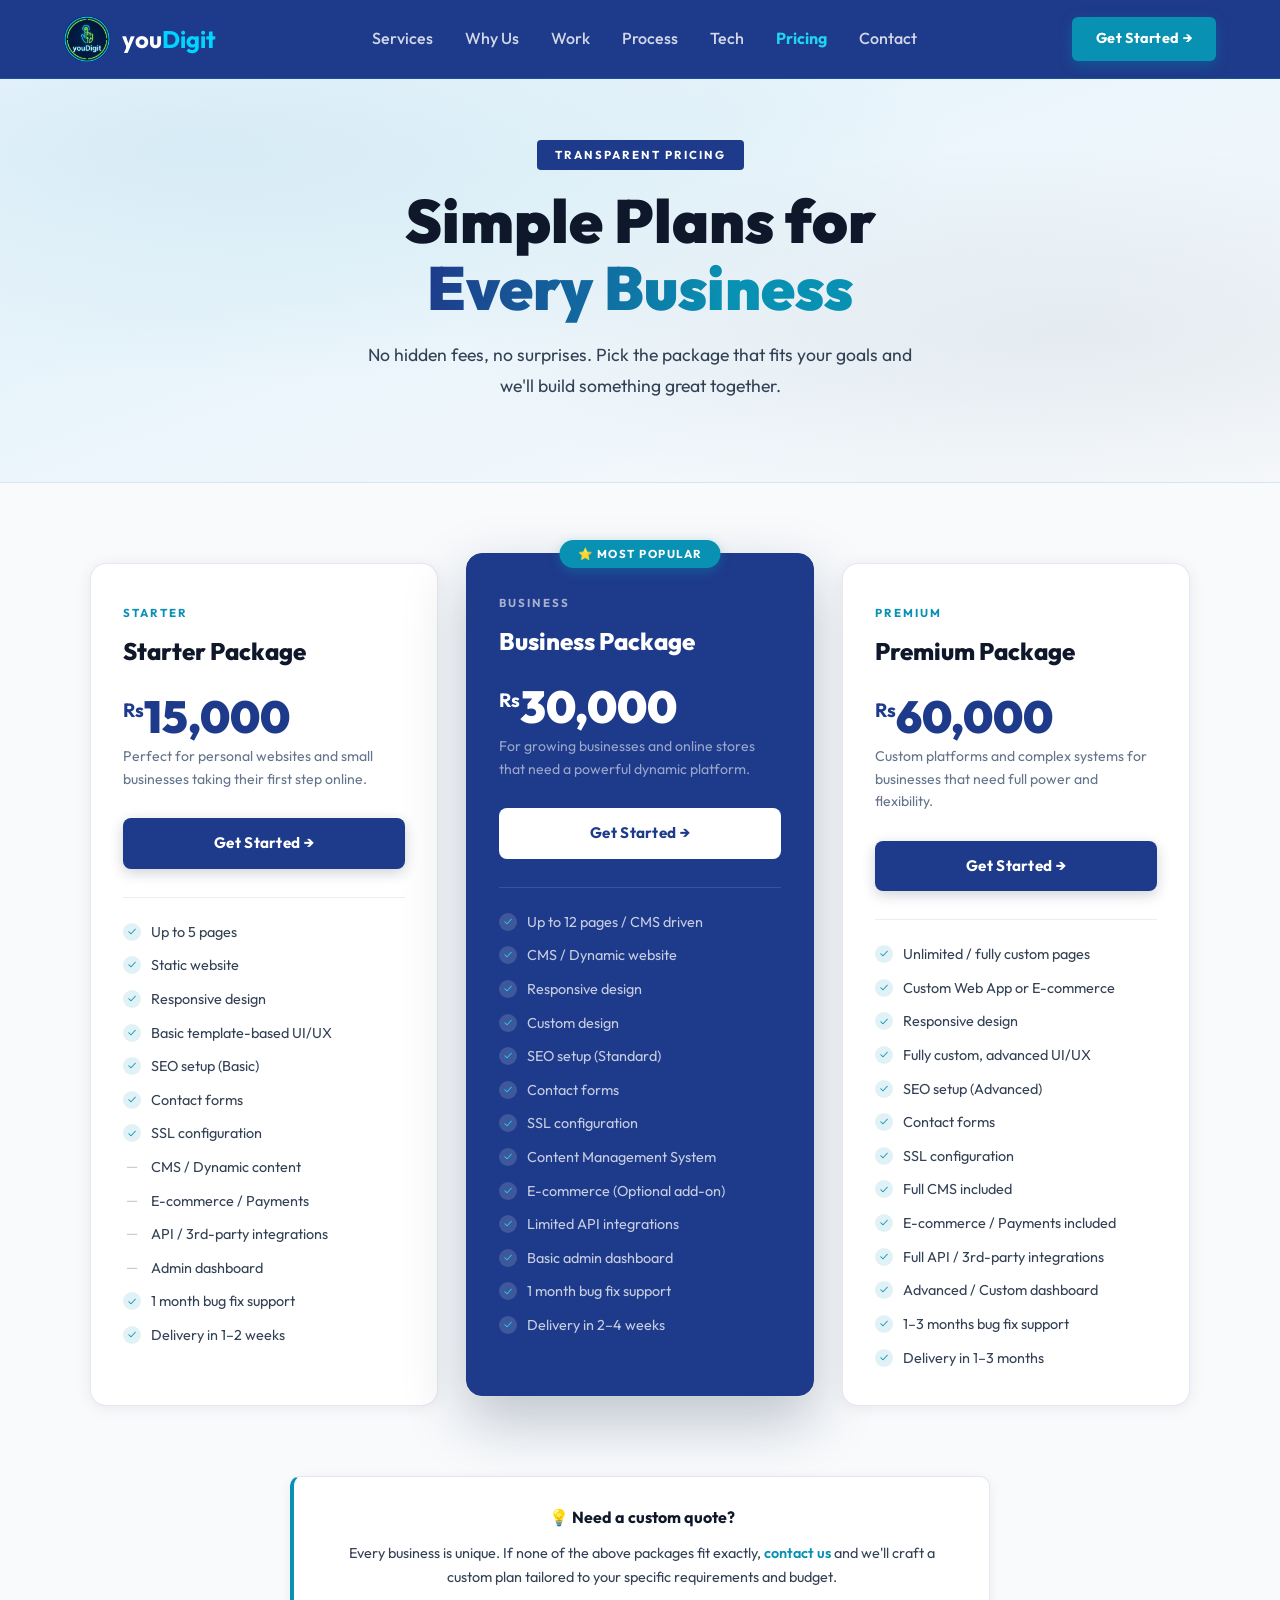
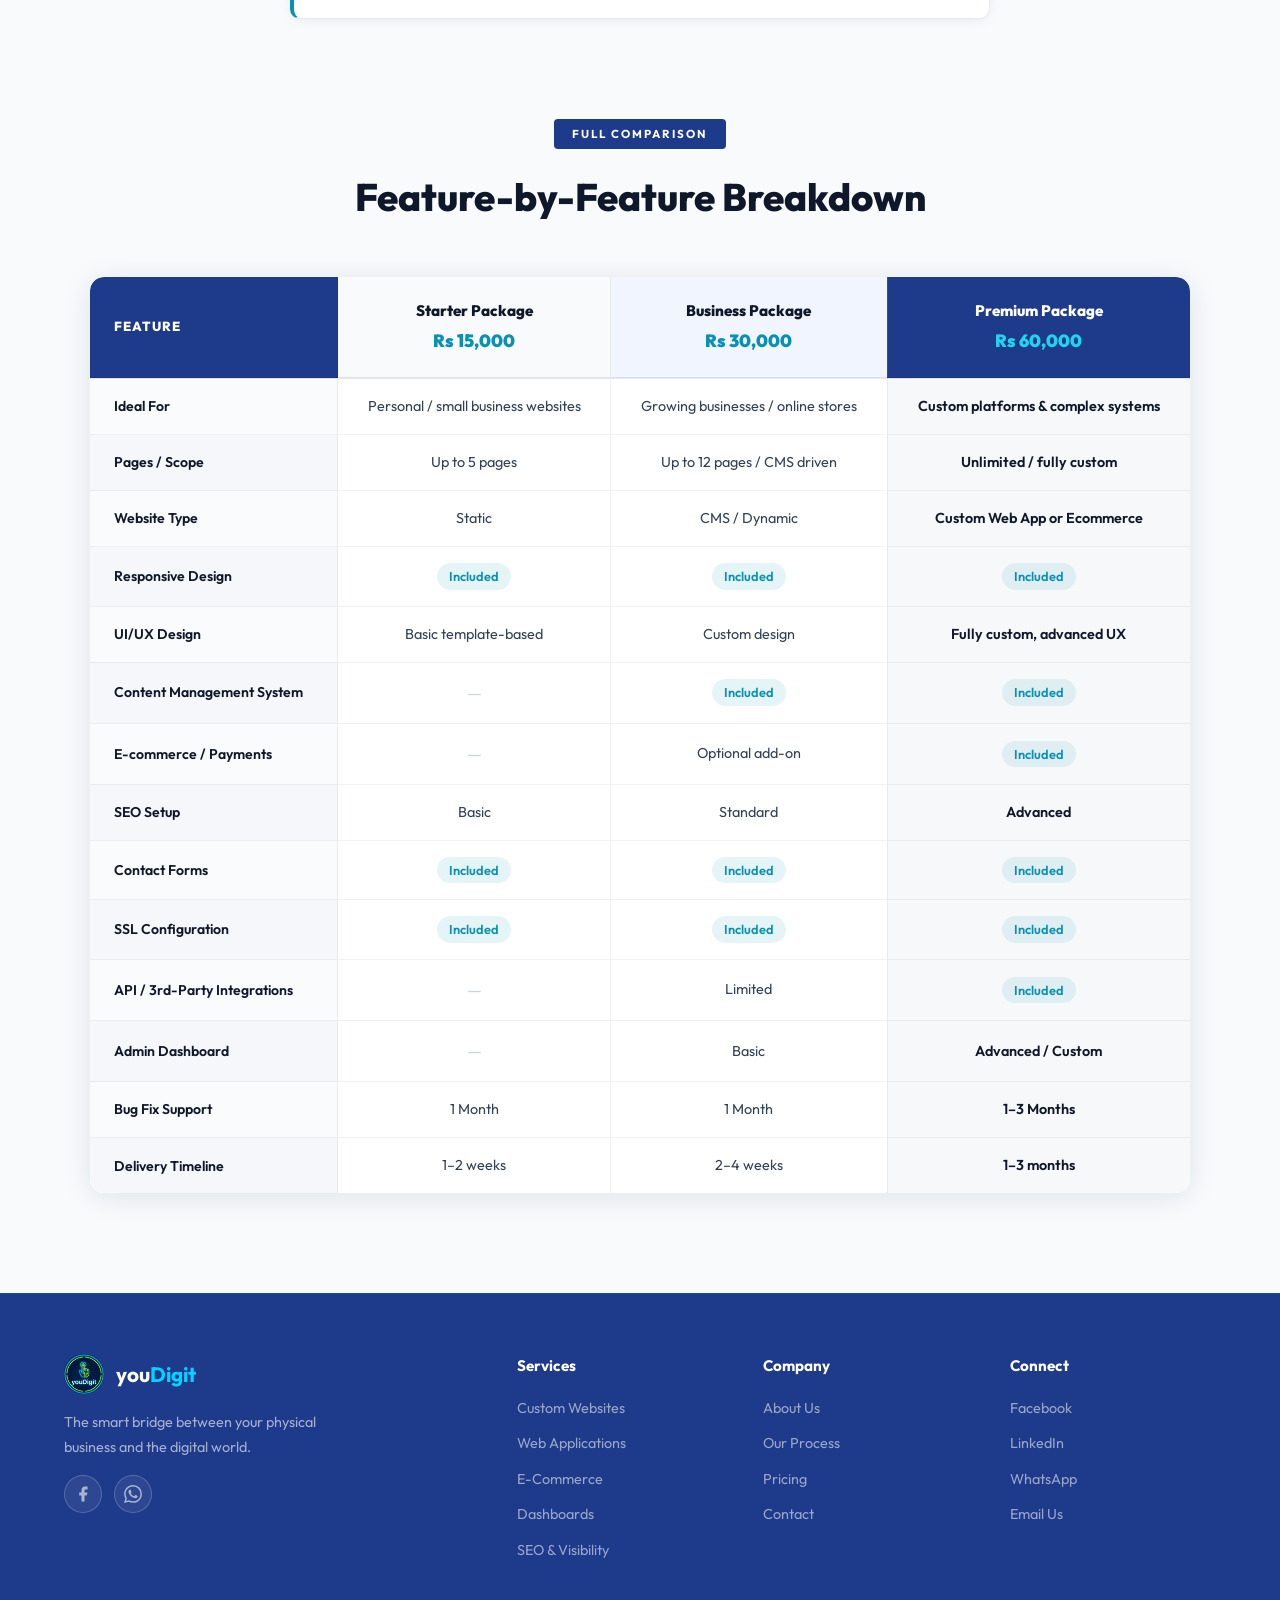
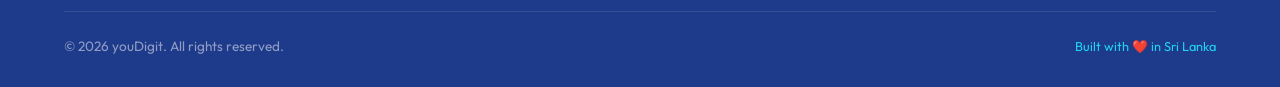
==== commit d48ed89b: "feat: add pricing section to index, update email address across site, and style pricing cards" ====
--- a/pricing.html
+++ b/pricing.html
@@ -4,10 +4,23 @@
 <head>
     <meta charset="UTF-8" />
     <meta name="viewport" content="width=device-width, initial-scale=1.0" />
-    <title>Pricing & Packages — youDigit</title>
-    <meta name="description" content="Choose the right package for your business. youDigit offers Starter, Business, and Premium web development packages tailored to your needs." />
+    <!-- Primary Meta Tags -->
+    <title>Web Development Pricing & Packages | youDigit Technologies</title>
+    <meta name="title" content="Web Development Pricing & Packages | youDigit Technologies" />
+    <meta name="description" content="Transparent web development packages starting from Rs 15,000. Starter, Business, and Premium custom web app & ERP solutions by youDigit." />
+    <meta name="keywords" content="web development pricing Sri Lanka, website packages, cheap website design Sri Lanka, custom web app cost, ERP software packages" />
+    <meta name="robots" content="index, follow" />
+    <link rel="canonical" href="https://youdigit.lk/pricing.html" />
+
+    <!-- Open Graph / Facebook -->
+    <meta property="og:type" content="website" />
+    <meta property="og:url" content="https://youdigit.lk/pricing.html" />
+    <meta property="og:title" content="Web Development Pricing & Packages | youDigit Technologies" />
+    <meta property="og:description" content="Transparent web development packages starting from Rs 15,000. Starter, Business, and Premium custom web app & ERP solutions." />
+    <meta property="og:image" content="https://youdigit.lk/assests/688151931_122094458079311105_3345895460060480333_n.jpg" />
+
     <link rel="stylesheet" href="style.css" />
-    <link rel="icon" type="image/png" href="assests/icons8-website-94.png" />
+    <link rel="icon" type="image/jpeg" href="assests/688151931_122094458079311105_3345895460060480333_n.jpg" />
     <style>
         /* ── PRICING PAGE SPECIFIC STYLES ── */
 
@@ -767,7 +780,7 @@
                     <li><a href="https://web.facebook.com/profile.php?id=61589333155130" target="_blank">Facebook</a></li>
                     <li><a href="#">LinkedIn</a></li>
                     <li><a href="https://wa.me/94741016595">WhatsApp</a></li>
-                    <li><a href="mailto:youdigit7@gmail.com">Email Us</a></li>
+                    <li><a href="mailto:info@youdigit.lk">Email Us</a></li>
                 </ul>
             </div>
         </div>
--- a/style.css
+++ b/style.css
@@ -1,1922 +1,2227 @@
-@import url('https://fonts.googleapis.com/css2?family=Outfit:wght@300;400;500;600;700;800;900&family=Space+Grotesk:wght@400;500;600;700&display=swap');
-
-*,
-*::before,
-*::after {
-    margin: 0;
-    padding: 0;
-    box-sizing: border-box;
-}
-
-:root {
-    --navy-dark:  #0a1f3c;
-    --navy-mid:   #0d2b52;
-    --teal:       #0891b2;
-    --teal-light: #22d3ee;
-    --gold:       #f59e0b;
-    --white:      #ffffff;
-    --body-bg:    #f8fafc;
-    --text-dark:  #0f172a;
-    --text-mid:   #334155;
-    --text-light: #64748b;
-    --border-lt:  rgba(8, 145, 178, 0.15);
-    --shadow-sm:  0 2px 12px rgba(10,31,60,0.08);
-    --shadow-md:  0 8px 32px rgba(10,31,60,0.12);
-    --shadow-lg:  0 20px 60px rgba(10,31,60,0.16);
-}
-
-html {
-    scroll-behavior: smooth;
-}
-
-body {
-    font-family: 'Outfit', sans-serif;
-    background: var(--body-bg);
-    color: var(--text-dark);
-    overflow-x: hidden;
-    line-height: 1.6;
-}
-
-/* ── SCROLLBAR ── */
-::-webkit-scrollbar {
-    width: 6px;
-}
-
-::-webkit-scrollbar-track {
-    background: #e2e8f0;
-}
-
-::-webkit-scrollbar-thumb {
-    background: var(--navy-dark);
-    border-radius: 3px;
-}
-
-/* ── NAVBAR ── */
-nav {
-    position: fixed;
-    top: 0;
-    width: 100%;
-    z-index: 1000;
-    padding: 16px 5%;
-    display: flex;
-    align-items: center;
-    justify-content: space-between;
-    background: #0a1f3c;
-    backdrop-filter: blur(20px);
-    border-bottom: 1px solid rgba(0, 180, 220, 0.2);
-    transition: all 0.3s ease;
-}
-
-nav.scrolled {
-    padding: 10px 5%;
-    background: #0a1f3c;
-    box-shadow: 0 4px 24px rgba(0,0,0,0.25);
-}
-
-.nav-logo {
-    display: flex;
-    align-items: center;
-    gap: 12px;
-    text-decoration: none;
-}
-
-.nav-logo img {
-    width: 46px;
-    height: 46px;
-    border-radius: 50%;
-    object-fit: cover;
-    filter: drop-shadow(0 0 8px var(--cyan));
-}
-
-.nav-logo span {
-    font-size: 1.5rem;
-    font-weight: 700;
-    color: #ffffff;
-}
-
-.nav-logo span em {
-    color: #00d4ff;
-    font-style: normal;
-}
-
-.nav-links {
-    display: flex;
-    align-items: center;
-    gap: 32px;
-    list-style: none;
-}
-
-.nav-links a {
-    color: rgba(255, 255, 255, 0.8);
-    text-decoration: none;
-    font-weight: 500;
-    transition: color 0.3s;
-}
-
-.nav-links a:hover {
-    color: #00d4ff;
-}
-
-.nav-cta {
-    padding: 10px 24px;
-    border-radius: 6px;
-    background: var(--teal);
-    color: var(--white);
-    font-weight: 700;
-    font-size: 0.9rem;
-    text-decoration: none;
-    transition: all 0.3s;
-    box-shadow: 0 4px 14px rgba(8,145,178,0.35);
-    letter-spacing: 0.3px;
-}
-
-.nav-cta:hover {
-    background: var(--teal-light);
-    color: var(--navy-dark);
-    transform: translateY(-2px);
-    box-shadow: 0 6px 20px rgba(8,145,178,0.45);
-}
-
-.hamburger {
-    display: none;
-    flex-direction: column;
-    gap: 5px;
-    cursor: pointer;
-}
-
-.hamburger span {
-    width: 25px;
-    height: 2px;
-    background: var(--teal-light);
-    border-radius: 2px;
-    transition: all 0.3s;
-}
-
-/* ── HERO ── */
-#hero {
-    min-height: 100vh;
-    display: flex;
-    align-items: center;
-    justify-content: center;
-    text-align: center;
-    padding: 100px 5% 60px;
-    position: relative;
-    overflow: hidden;
-    background: linear-gradient(160deg, #f0f6ff 0%, #e8f4fb 40%, #f8fafc 100%);
-}
-
-.hero-bg {
-    position: absolute;
-    inset: 0;
-    z-index: 0;
-    background:
-        radial-gradient(ellipse 70% 55% at 20% 20%, rgba(8,145,178,0.10) 0%, transparent 65%),
-        radial-gradient(ellipse 55% 45% at 85% 75%, rgba(10,31,60,0.07) 0%, transparent 60%);
-}
-
-.grid-lines {
-    position: absolute;
-    inset: 0;
-    background-image:
-        linear-gradient(rgba(8,145,178,0.05) 1px, transparent 1px),
-        linear-gradient(90deg, rgba(8,145,178,0.05) 1px, transparent 1px);
-    background-size: 64px 64px;
-    z-index: 0;
-}
-
-.hero-content {
-    position: relative;
-    z-index: 1;
-    max-width: 800px;
-}
-
-.hero-badge {
-    display: inline-flex;
-    align-items: center;
-    gap: 8px;
-    padding: 8px 22px;
-    border-radius: 50px;
-    border: 1.5px solid rgba(8,145,178,0.3);
-    background: rgba(8,145,178,0.08);
-    color: var(--teal);
-    font-size: 0.85rem;
-    font-weight: 600;
-    letter-spacing: 0.5px;
-    margin-bottom: 28px;
-    animation: fadeDown 0.8s ease;
-}
-
-.hero-badge .dot {
-    width: 8px;
-    height: 8px;
-    border-radius: 50%;
-    background: var(--gold);
-    animation: pulse 2s infinite;
-}
-
-@keyframes pulse {
-
-    0%,
-    100% {
-        opacity: 1;
-        transform: scale(1);
-    }
-
-    50% {
-        opacity: 0.5;
-        transform: scale(1.4);
-    }
-}
-
-@keyframes fadeDown {
-    from {
-        opacity: 0;
-        transform: translateY(-20px);
-    }
-
-    to {
-        opacity: 1;
-        transform: translateY(0);
-    }
-}
-
-@keyframes fadeUp {
-    from {
-        opacity: 0;
-        transform: translateY(30px);
-    }
-
-    to {
-        opacity: 1;
-        transform: translateY(0);
-    }
-}
-
-@keyframes fadeIn {
-    from {
-        opacity: 0;
-    }
-
-    to {
-        opacity: 1;
-    }
-}
-
-.hero-title {
-    font-size: clamp(2.6rem, 6vw, 4.8rem);
-    font-weight: 900;
-    line-height: 1.1;
-    color: var(--text-dark);
-    margin-bottom: 24px;
-    animation: fadeUp 0.9s ease 0.2s both;
-}
-
-.hero-title .line2 {
-    display: block;
-}
-
-.cyan-text {
-    color: var(--teal);
-}
-
-.green-text {
-    color: var(--teal);
-}
-
-.gradient-text {
-    background: linear-gradient(100deg, var(--navy-dark) 0%, var(--teal) 60%, var(--teal-light) 100%);
-    -webkit-background-clip: text;
-    -webkit-text-fill-color: transparent;
-    background-clip: text;
-}
-
-.hero-sub {
-    font-size: 1.15rem;
-    color: var(--text-mid);
-    max-width: 620px;
-    margin: 0 auto 40px;
-    animation: fadeUp 0.9s ease 0.4s both;
-    line-height: 1.75;
-}
-
-.hero-btns {
-    display: flex;
-    gap: 16px;
-    justify-content: center;
-    flex-wrap: wrap;
-    animation: fadeUp 0.9s ease 0.6s both;
-}
-
-.btn-primary {
-    padding: 15px 38px;
-    border-radius: 8px;
-    background: var(--navy-dark);
-    color: var(--white);
-    font-weight: 700;
-    font-size: 1rem;
-    text-decoration: none;
-    border: none;
-    cursor: pointer;
-    box-shadow: var(--shadow-md);
-    transition: all 0.3s;
-    display: inline-flex;
-    align-items: center;
-    gap: 8px;
-    letter-spacing: 0.3px;
-}
-
-.btn-primary:hover {
-    background: var(--navy-mid);
-    transform: translateY(-3px);
-    box-shadow: var(--shadow-lg);
-}
-
-.btn-outline {
-    padding: 15px 38px;
-    border-radius: 8px;
-    border: 2px solid var(--navy-dark);
-    color: var(--navy-dark);
-    font-weight: 600;
-    font-size: 1rem;
-    text-decoration: none;
-    cursor: pointer;
-    background: transparent;
-    transition: all 0.3s;
-    display: inline-flex;
-    align-items: center;
-    gap: 8px;
-}
-
-.btn-outline:hover {
-    background: var(--navy-dark);
-    color: var(--white);
-    transform: translateY(-3px);
-    box-shadow: var(--shadow-md);
-}
-
-.hero-stats {
-    display: flex;
-    justify-content: center;
-    gap: 0;
-    margin-top: 64px;
-    animation: fadeIn 1s ease 0.8s both;
-    flex-wrap: wrap;
-    background: var(--white);
-    border-radius: 16px;
-    box-shadow: var(--shadow-md);
-    border: 1px solid rgba(10,31,60,0.08);
-    overflow: hidden;
-    max-width: 640px;
-    margin-left: auto;
-    margin-right: auto;
-}
-
-.stat {
-    text-align: center;
-    flex: 1;
-    padding: 28px 20px;
-    border-right: 1px solid rgba(10,31,60,0.08);
-}
-
-.stat:last-child {
-    border-right: none;
-}
-
-.stat-num {
-    font-size: 2rem;
-    font-weight: 900;
-    color: var(--navy-dark);
-    display: block;
-}
-
-.stat-label {
-    font-size: 0.8rem;
-    color: var(--text-light);
-    font-weight: 500;
-    margin-top: 4px;
-    letter-spacing: 0.3px;
-}
-
-/* ── SECTION COMMON ── */
-section {
-    padding: 100px 5%;
-}
-
-.section-tag {
-    display: inline-block;
-    padding: 6px 18px;
-    border-radius: 4px;
-    background: var(--navy-dark);
-    color: var(--white);
-    font-size: 0.72rem;
-    font-weight: 700;
-    letter-spacing: 2px;
-    text-transform: uppercase;
-    margin-bottom: 18px;
-}
-
-.section-title {
-    font-size: clamp(2rem, 4vw, 3rem);
-    font-weight: 800;
-    color: var(--text-dark);
-    margin-bottom: 16px;
-    line-height: 1.15;
-}
-
-.section-sub {
-    color: var(--text-mid);
-    font-size: 1.05rem;
-    max-width: 560px;
-    line-height: 1.75;
-}
-
-.center {
-    text-align: center;
-}
-
-.center .section-sub {
-    margin: 0 auto;
-}
-
-/* ── SERVICES ── */
-#services {
-    background: var(--body-bg);
-}
-
-.services-grid {
-    display: grid;
-    grid-template-columns: repeat(auto-fit, minmax(280px, 1fr));
-    gap: 28px;
-    margin-top: 60px;
-}
-
-.service-card {
-    background: var(--white);
-    border: 1px solid rgba(10,31,60,0.08);
-    border-radius: 12px;
-    border-left: 4px solid var(--navy-dark);
-    padding: 36px 30px;
-    transition: all 0.35s ease;
-    position: relative;
-    overflow: hidden;
-    cursor: default;
-    box-shadow: var(--shadow-sm);
-}
-
-.service-card::before {
-    content: '';
-    position: absolute;
-    inset: 0;
-    border-radius: 12px;
-    background: linear-gradient(135deg, rgba(8,145,178,0.04), transparent);
-    opacity: 0;
-    transition: opacity 0.35s;
-}
-
-.service-card:hover {
-    transform: translateY(-6px);
-    border-left-color: var(--teal);
-    box-shadow: var(--shadow-lg);
-}
-
-.service-card:hover::before {
-    opacity: 1;
-}
-
-.service-icon {
-    width: 56px;
-    height: 56px;
-    border-radius: 10px;
-    display: flex;
-    align-items: center;
-    justify-content: center;
-    font-size: 1.6rem;
-    margin-bottom: 20px;
-    background: rgba(10,31,60,0.06);
-    border: 1.5px solid rgba(10,31,60,0.1);
-    transition: all 0.35s;
-}
-
-.service-card:hover .service-icon {
-    background: var(--navy-dark);
-    border-color: var(--navy-dark);
-    filter: grayscale(1) brightness(10);
-}
-
-.service-card h3 {
-    font-size: 1.15rem;
-    font-weight: 700;
-    margin-bottom: 10px;
-    color: var(--text-dark);
-}
-
-.service-card p {
-    color: var(--text-mid);
-    font-size: 0.95rem;
-    line-height: 1.75;
-}
-
-/* ── WHY US ── */
-#why {
-    display: grid;
-    grid-template-columns: 1fr 1fr;
-    gap: 80px;
-    align-items: center;
-    padding: 100px 5%;
-    background: var(--white);
-}
-
-.why-visual {
-    position: relative;
-    display: flex;
-    align-items: center;
-    justify-content: center;
-}
-
-.why-circle {
-    width: 340px;
-    height: 340px;
-    border-radius: 50%;
-    border: 2px solid rgba(8,145,178,0.25);
-    display: flex;
-    align-items: center;
-    justify-content: center;
-    position: relative;
-    animation: rotateRing 20s linear infinite;
-}
-
-@keyframes rotateRing {
-    from { transform: rotate(0deg); }
-    to   { transform: rotate(360deg); }
-}
-
-.why-inner-circle {
-    width: 240px;
-    height: 240px;
-    border-radius: 50%;
-    background: radial-gradient(circle, rgba(8,145,178,0.12) 0%, rgba(10,31,60,0.04) 100%);
-    border: 2px solid rgba(10,31,60,0.15);
-    display: flex;
-    flex-direction: column;
-    align-items: center;
-    justify-content: center;
-    animation: rotateRing 20s linear infinite reverse;
-    box-shadow: 0 0 50px rgba(8,145,178,0.15), inset 0 0 30px rgba(8,145,178,0.06);
-}
-
-.why-inner-circle .big-num {
-    font-size: 3.5rem;
-    font-weight: 900;
-    line-height: 1;
-    background: linear-gradient(135deg, var(--navy-dark), var(--teal));
-    -webkit-background-clip: text;
-    -webkit-text-fill-color: transparent;
-    background-clip: text;
-}
-
-.why-inner-circle small {
-    color: var(--text-light);
-    font-size: 0.8rem;
-    text-align: center;
-}
-
-.ring-dot {
-    position: absolute;
-    width: 12px;
-    height: 12px;
-    border-radius: 50%;
-    background: var(--teal);
-    box-shadow: 0 0 10px rgba(8,145,178,0.6);
-}
-
-.ring-dot:nth-child(1) { top: -6px; left: 50%; transform: translateX(-50%); }
-.ring-dot:nth-child(2) { bottom: -6px; left: 50%; transform: translateX(-50%); }
-.ring-dot:nth-child(3) {
-    left: -6px; top: 50%; transform: translateY(-50%);
-    background: var(--navy-dark);
-    box-shadow: 0 0 10px rgba(10,31,60,0.5);
-}
-.ring-dot:nth-child(4) {
-    right: -6px; top: 50%; transform: translateY(-50%);
-    background: var(--navy-dark);
-    box-shadow: 0 0 10px rgba(10,31,60,0.5);
-}
-
-.why-list {
-    list-style: none;
-    margin-top: 32px;
-    display: flex;
-    flex-direction: column;
-    gap: 16px;
-}
-
-.why-list li {
-    display: flex;
-    align-items: flex-start;
-    gap: 16px;
-    padding: 20px 22px;
-    border-radius: 10px;
-    border-left: 4px solid var(--teal);
-    border-top: 1px solid rgba(10,31,60,0.07);
-    border-right: 1px solid rgba(10,31,60,0.07);
-    border-bottom: 1px solid rgba(10,31,60,0.07);
-    background: var(--body-bg);
-    transition: all 0.3s;
-    box-shadow: var(--shadow-sm);
-}
-
-.why-list li:hover {
-    border-left-color: var(--navy-dark);
-    transform: translateX(6px);
-    box-shadow: var(--shadow-md);
-}
-
-.why-icon {
-    font-size: 1.4rem;
-    flex-shrink: 0;
-    margin-top: 2px;
-}
-
-.why-text h4 {
-    font-size: 1rem;
-    font-weight: 700;
-    margin-bottom: 4px;
-    color: var(--text-dark);
-}
-
-.why-text p {
-    color: var(--text-mid);
-    font-size: 0.9rem;
-    line-height: 1.65;
-}
-
-/* ── PROCESS ── */
-#process {
-    background: #f0f5ff;
-    text-align: center;
-    border-top: 1px solid rgba(10,31,60,0.07);
-    border-bottom: 1px solid rgba(10,31,60,0.07);
-}
-
-#process .section-tag {
-    background: var(--navy-dark);
-    color: var(--white);
-}
-
-#process .section-title {
-    color: var(--text-dark);
-}
-
-#process .section-sub {
-    color: var(--text-mid);
-}
-
-.steps {
-    display: flex;
-    flex-wrap: wrap;
-    justify-content: center;
-    gap: 24px;
-    margin-top: 60px;
-    position: relative;
-}
-
-.step {
-    flex: 1;
-    min-width: 160px;
-    max-width: 196px;
-    padding: 36px 22px 30px;
-    position: relative;
-    text-align: center;
-    background: var(--white);
-    border: 1px solid rgba(10,31,60,0.09);
-    border-top: 3px solid var(--navy-dark);
-    border-radius: 12px;
-    transition: all 0.3s;
-    box-shadow: var(--shadow-sm);
-}
-
-.step:hover {
-    transform: translateY(-6px);
-    box-shadow: var(--shadow-md);
-    border-top-color: var(--teal);
-}
-
-.step-num {
-    width: 52px;
-    height: 52px;
-    border-radius: 50%;
-    background: var(--navy-dark);
-    color: var(--white);
-    font-weight: 900;
-    font-size: 1.1rem;
-    display: flex;
-    align-items: center;
-    justify-content: center;
-    margin: 0 auto 16px;
-    box-shadow: 0 4px 14px rgba(10,31,60,0.25);
-    transition: background 0.3s;
-}
-
-.step:hover .step-num {
-    background: var(--teal);
-    box-shadow: 0 4px 14px rgba(8,145,178,0.35);
-}
-
-.step h4 {
-    font-size: 0.95rem;
-    font-weight: 700;
-    margin-bottom: 8px;
-    color: var(--text-dark);
-}
-
-.step p {
-    color: var(--text-mid);
-    font-size: 0.83rem;
-    line-height: 1.65;
-}
-
-.step-line {
-    display: none;
-}
-
-/* ── TECH STACK ── */
-#tech {
-    padding: 90px 5%;
-    text-align: center;
-    background: var(--white);
-    border-top: 1px solid rgba(10,31,60,0.07);
-}
-
-#tech .section-tag {
-    background: var(--navy-dark);
-    color: var(--white);
-}
-
-#tech .section-title {
-    color: var(--text-dark);
-}
-
-#tech .section-sub {
-    color: var(--text-mid);
-}
-
-.tech-grid {
-    display: flex;
-    flex-wrap: wrap;
-    justify-content: center;
-    gap: 14px;
-    margin-top: 44px;
-}
-
-.tech-badge {
-    padding: 11px 22px;
-    border-radius: 8px;
-    border: 1.5px solid rgba(10,31,60,0.12);
-    background: var(--body-bg);
-    color: var(--text-dark);
-    font-size: 0.88rem;
-    font-weight: 600;
-    display: flex;
-    align-items: center;
-    gap: 8px;
-    transition: all 0.3s;
-    cursor: default;
-    box-shadow: var(--shadow-sm);
-}
-
-.tech-badge:hover {
-    background: var(--navy-dark);
-    border-color: var(--navy-dark);
-    color: var(--white);
-    transform: translateY(-3px);
-    box-shadow: var(--shadow-md);
-}
-
-.tech-badge span {
-    font-size: 1.2rem;
-}
-
-/* ── CTA / GET IN TOUCH ── */
-#cta {
-    background: linear-gradient(160deg, #eef6fb 0%, #f0f5ff 60%, #f8fafc 100%);
-    padding: 110px 5%;
-    text-align: center;
-    position: relative;
-    overflow: hidden;
-    border-top: 1px solid rgba(10,31,60,0.08);
-}
-
-#cta::before {
-    content: '';
-    position: absolute;
-    inset: 0;
-    background:
-        radial-gradient(ellipse 55% 45% at 10% 50%, rgba(8,145,178,0.08), transparent),
-        radial-gradient(ellipse 45% 40% at 90% 60%, rgba(10,31,60,0.05), transparent);
-    pointer-events: none;
-}
-
-.cta-box {
-    position: relative;
-    z-index: 1;
-    max-width: 640px;
-    margin: 0 auto;
-    background: var(--white);
-    border: 1px solid rgba(10,31,60,0.1);
-    border-top: 4px solid var(--navy-dark);
-    border-radius: 16px;
-    padding: 64px 50px;
-    box-shadow: var(--shadow-lg);
-}
-
-.cta-box h2 {
-    font-size: clamp(1.8rem, 4vw, 2.6rem);
-    font-weight: 800;
-    margin-bottom: 14px;
-    color: var(--text-dark);
-    line-height: 1.2;
-}
-
-.cta-box p {
-    color: var(--text-mid);
-    margin-bottom: 36px;
-    font-size: 1.02rem;
-    line-height: 1.75;
-}
-
-.cta-form {
-    display: flex;
-    gap: 12px;
-    max-width: 480px;
-    margin: 0 auto;
-}
-
-.cta-form input {
-    flex: 1;
-    padding: 14px 20px;
-    border-radius: 50px;
-    border: 1px solid var(--border);
-    background: rgba(255, 255, 255, 0.05);
-    color: var(--white);
-    font-size: 0.95rem;
-    outline: none;
-    transition: border-color 0.3s;
-    font-family: 'Outfit', sans-serif;
-}
-
-.cta-form input:focus {
-    border-color: var(--cyan);
-}
-
-.cta-form input::placeholder {
-    color: var(--gray);
-}
-
-.contact-details {
-    display: flex;
-    flex-direction: column;
-    gap: 16px;
-    max-width: 420px;
-    margin: 0 auto;
-}
-
-.contact-item {
-    display: flex;
-    align-items: center;
-    gap: 16px;
-    padding: 16px 22px;
-    border-radius: 10px;
-    border: 1.5px solid rgba(10,31,60,0.1);
-    background: var(--body-bg);
-    color: var(--text-dark);
-    text-decoration: none;
-    font-size: 0.97rem;
-    font-weight: 600;
-    transition: all 0.3s;
-    box-shadow: var(--shadow-sm);
-}
-
-.contact-item:hover {
-    border-color: var(--teal);
-    background: rgba(8,145,178,0.06);
-    color: var(--teal);
-    transform: translateY(-3px);
-    box-shadow: var(--shadow-md);
-}
-
-.contact-icon {
-    font-size: 1.4rem;
-    flex-shrink: 0;
-}
-
-/* ── FOOTER ── */
-footer {
-    background: #0a1f3c;
-    border-top: 1px solid rgba(0, 180, 220, 0.15);
-    padding: 60px 5% 30px;
-    color: rgba(255,255,255,0.85);
-}
-
-.footer-grid {
-    display: grid;
-    grid-template-columns: 2fr 1fr 1fr 1fr;
-    gap: 40px;
-    margin-bottom: 48px;
-}
-
-.footer-brand p {
-    color: rgba(255, 255, 255, 0.6);
-    font-size: 0.9rem;
-    margin: 16px 0;
-    max-width: 280px;
-    line-height: 1.7;
-}
-
-.footer-col h5 {
-    font-size: 0.95rem;
-    font-weight: 700;
-    color: #ffffff;
-    margin-bottom: 16px;
-}
-
-.footer-col ul {
-    list-style: none;
-    display: flex;
-    flex-direction: column;
-    gap: 10px;
-}
-
-.footer-col ul a {
-    color: rgba(255, 255, 255, 0.55);
-    text-decoration: none;
-    font-size: 0.9rem;
-    transition: color 0.3s;
-}
-
-.footer-col ul a:hover {
-    color: #00d4ff;
-}
-
-.footer-bottom {
-    border-top: 1px solid rgba(255, 255, 255, 0.1);
-    padding-top: 24px;
-    display: flex;
-    justify-content: space-between;
-    align-items: center;
-    flex-wrap: wrap;
-    gap: 12px;
-}
-
-.footer-bottom p {
-    color: rgba(255, 255, 255, 0.5);
-    font-size: 0.85rem;
-}
-
-.social-links {
-    display: flex;
-    gap: 12px;
-}
-
-.social-btn {
-    width: 38px;
-    height: 38px;
-    border-radius: 50%;
-    border: 1px solid rgba(255, 255, 255, 0.2);
-    background: rgba(255, 255, 255, 0.07);
-    display: flex;
-    align-items: center;
-    justify-content: center;
-    color: rgba(255, 255, 255, 0.6);
-    font-size: 1rem;
-    line-height: 0;
-    text-decoration: none;
-    transition: all 0.3s;
-    cursor: pointer;
-}
-
-.social-btn svg {
-    fill: currentColor;
-    display: block;
-}
-
-.social-btn:hover {
-    border-color: var(--cyan);
-    color: var(--cyan);
-    box-shadow: 0 0 15px var(--cyan-glow);
-}
-
-/* ── FLOATING PARTICLES ── */
-.particles {
-    position: absolute;
-    inset: 0;
-    overflow: hidden;
-    pointer-events: none;
-    z-index: 0;
-}
-
-.particle {
-    position: absolute;
-    border-radius: 50%;
-    background: var(--cyan);
-    opacity: 0.3;
-    animation: floatUp linear infinite;
-}
-
-@keyframes floatUp {
-    0% {
-        transform: translateY(100vh) scale(0);
-        opacity: 0;
-    }
-
-    10% {
-        opacity: 0.3;
-    }
-
-    90% {
-        opacity: 0.1;
-    }
-
-    100% {
-        transform: translateY(-100px) scale(1);
-        opacity: 0;
-    }
-}
-
-/* ── SCROLL REVEAL ── */
-.reveal {
-    opacity: 0;
-    transform: translateY(40px);
-    transition: all 0.7s ease;
-}
-
-.reveal.visible {
-    opacity: 1;
-    transform: translateY(0);
-}
-
-/* ── MOBILE MENU ── */
-.mobile-menu {
-    display: none;
-    position: fixed;
-    inset: 0;
-    z-index: 999;
-    background: #0a1f3c;
-    backdrop-filter: blur(20px);
-    flex-direction: column;
-    align-items: center;
-    justify-content: center;
-    gap: 30px;
-}
-
-.mobile-menu.open {
-    display: flex;
-}
-
-.mobile-menu a {
-    color: #ffffff;
-    font-size: 1.5rem;
-    font-weight: 600;
-    text-decoration: none;
-    transition: color 0.3s;
-}
-
-.mobile-menu a:hover {
-    color: var(--cyan);
-}
-
-.mobile-close {
-    position: absolute;
-    top: 24px;
-    right: 24px;
-    background: none;
-    border: none;
-    color: var(--white);
-    font-size: 2rem;
-    cursor: pointer;
-}
-
-/* ── RESPONSIVE ── */
-
-/* ── Large Tablets (max 1024px) ── */
-@media (max-width: 1024px) {
-    nav {
-        padding: 14px 4%;
-    }
-
-    .nav-links {
-        gap: 22px;
-    }
-
-    #why {
-        gap: 50px;
-    }
-
-    .why-circle {
-        width: 300px;
-        height: 300px;
-    }
-
-    .why-inner-circle {
-        width: 210px;
-        height: 210px;
-    }
-
-    .footer-grid {
-        grid-template-columns: 1fr 1fr;
-        gap: 30px;
-    }
-
-    .steps {
-        gap: 0;
-    }
-}
-
-/* ── Tablets (max 900px) ── */
-@media (max-width: 900px) {
-    #why {
-        grid-template-columns: 1fr;
-        gap: 40px;
-        text-align: center;
-    }
-
-    .why-visual {
-        order: -1;
-    }
-
-    .why-list li:hover {
-        transform: none;
-    }
-
-    .footer-grid {
-        grid-template-columns: 1fr 1fr;
-    }
-
-    .services-grid {
-        grid-template-columns: repeat(auto-fit, minmax(240px, 1fr));
-    }
-
-    section {
-        padding: 80px 5%;
-    }
-}
-
-/* ── Small Tablets / Large Phones (max 768px) ── */
-@media (max-width: 768px) {
-    .nav-links,
-    .nav-cta {
-        display: none;
-    }
-
-    .hamburger {
-        display: flex;
-    }
-
-    nav {
-        padding: 14px 5%;
-    }
-
-    #hero {
-        padding: 110px 5% 60px;
-    }
-
-    .hero-title {
-        font-size: clamp(2rem, 8vw, 3.2rem);
-    }
-
-    .hero-sub {
-        font-size: 1rem;
-    }
-
-    .hero-btns {
-        gap: 12px;
-    }
-
-    .btn-primary,
-    .btn-outline {
-        padding: 12px 28px;
-        font-size: 0.95rem;
-        width: 100%;
-        justify-content: center;
-    }
-
-    .hero-stats {
-        gap: 24px;
-        margin-top: 50px;
-    }
-
-    .stat-num {
-        font-size: 1.8rem;
-    }
-
-    .steps {
-        flex-direction: column;
-        align-items: center;
-    }
-
-    .step {
-        min-width: unset;
-        max-width: 400px;
-        width: 100%;
-    }
-
-    .step-line {
-        display: none;
-    }
-
-    .why-circle {
-        width: 260px;
-        height: 260px;
-    }
-
-    .why-inner-circle {
-        width: 185px;
-        height: 185px;
-    }
-
-    .section-title {
-        font-size: clamp(1.7rem, 5vw, 2.4rem);
-    }
-
-    .cta-box {
-        padding: 50px 28px;
-        border-radius: 20px;
-    }
-
-    .footer-grid {
-        grid-template-columns: 1fr 1fr;
-        gap: 28px;
-    }
-
-    .footer-brand {
-        grid-column: 1 / -1;
-    }
-}
-
-/* ── Mobile Phones (max 640px) ── */
-@media (max-width: 640px) {
-    section {
-        padding: 70px 5%;
-    }
-
-    #hero {
-        padding: 100px 5% 50px;
-    }
-
-    .hero-title {
-        font-size: clamp(1.8rem, 9vw, 2.8rem);
-        margin-bottom: 18px;
-    }
-
-    .hero-sub {
-        font-size: 0.95rem;
-        margin-bottom: 28px;
-    }
-
-    .hero-stats {
-        gap: 18px;
-        flex-wrap: wrap;
-    }
-
-    .stat {
-        min-width: 80px;
-    }
-
-    .stat-num {
-        font-size: 1.6rem;
-    }
-
-    .services-grid {
-        grid-template-columns: 1fr;
-        gap: 18px;
-    }
-
-    .service-card {
-        padding: 28px 22px;
-    }
-
-    .service-card:hover {
-        transform: none;
-    }
-
-    #why {
-        padding: 60px 5%;
-    }
-
-    .why-circle {
-        width: 230px;
-        height: 230px;
-    }
-
-    .why-inner-circle {
-        width: 160px;
-        height: 160px;
-    }
-
-    .why-inner-circle .big-num {
-        font-size: 2.2rem;
-    }
-
-    .cta-box {
-        padding: 40px 20px;
-        border-radius: 16px;
-    }
-
-    .cta-box h2 {
-        font-size: clamp(1.5rem, 6vw, 2rem);
-    }
-
-    .contact-details {
-        gap: 12px;
-    }
-
-    .contact-item {
-        padding: 14px 20px;
-        font-size: 0.95rem;
-    }
-
-    .footer-grid {
-        grid-template-columns: 1fr;
-        gap: 24px;
-    }
-
-    .footer-bottom {
-        flex-direction: column;
-        text-align: center;
-        gap: 8px;
-    }
-
-    .tech-badge {
-        padding: 10px 18px;
-        font-size: 0.85rem;
-    }
-}
-
-/* ── Small Phones (max 480px) ── */
-@media (max-width: 480px) {
-    nav {
-        padding: 12px 4%;
-    }
-
-    .nav-logo img {
-        width: 36px;
-        height: 36px;
-    }
-
-    .nav-logo span {
-        font-size: 1.2rem;
-    }
-
-    .hero-badge {
-        font-size: 0.75rem;
-        padding: 6px 14px;
-    }
-
-    .hero-title {
-        font-size: clamp(1.6rem, 10vw, 2.4rem);
-    }
-
-    .hero-btns {
-        flex-direction: column;
-        align-items: stretch;
-    }
-
-    .btn-primary,
-    .btn-outline {
-        width: 100%;
-        text-align: center;
-        justify-content: center;
-    }
-
-    .hero-stats {
-        gap: 14px;
-    }
-
-    .stat-num {
-        font-size: 1.4rem;
-    }
-
-    .stat-label {
-        font-size: 0.75rem;
-    }
-
-    .why-circle {
-        width: 200px;
-        height: 200px;
-    }
-
-    .why-inner-circle {
-        width: 138px;
-        height: 138px;
-    }
-
-    .why-inner-circle .big-num {
-        font-size: 1.8rem;
-    }
-
-    .why-inner-circle small {
-        font-size: 0.7rem;
-    }
-
-    .step {
-        padding: 24px 16px;
-    }
-
-    .step-num {
-        width: 46px;
-        height: 46px;
-        font-size: 1rem;
-    }
-
-    .contact-item {
-        padding: 12px 16px;
-        font-size: 0.88rem;
-        gap: 12px;
-    }
-
-    .section-title {
-        font-size: clamp(1.5rem, 7vw, 2rem);
-    }
-}
-
-/* ── Disable neon cursor on touch devices ── */
-@media (hover: none) and (pointer: coarse) {
-    .cursor-trail-dot {
-        display: none !important;
-    }
-}
-
-/* ============================================================
-   OUR PROJECTS / SELECTED WORK SECTION
-   ============================================================ */
-#portfolio {
-    background: #ffffff;
-    padding: 100px 5%;
-    position: relative;
-    border-top: 1px solid rgba(8, 145, 178, 0.1);
-}
-
-.portfolio-grid {
-    display: grid;
-    grid-template-columns: repeat(3, 1fr);
-    gap: 32px;
-    margin-top: 50px;
-    margin-bottom: 60px;
-}
-
-.project-card {
-    background: #ffffff;
-    border-radius: 16px;
-    border: 1px solid rgba(10, 31, 60, 0.08);
-    border-left: 5px solid var(--navy-dark);
-    box-shadow: 0 4px 20px rgba(10, 31, 60, 0.06);
-    overflow: hidden;
-    display: flex;
-    flex-direction: column;
-    transition: transform 0.35s cubic-bezier(0.16, 1, 0.3, 1), box-shadow 0.35s cubic-bezier(0.16, 1, 0.3, 1), border-color 0.35s ease;
-}
-
-.project-card:hover {
-    transform: translateY(-8px);
-    box-shadow: 0 20px 45px rgba(10, 31, 60, 0.14);
-    border-color: rgba(8, 145, 178, 0.3);
-    border-left-color: var(--teal);
-}
-
-/* Project Preview Container */
-.project-preview {
-    width: 100%;
-    aspect-ratio: 16 / 10;
-    position: relative;
-    overflow: hidden;
-    background: #0a1f3c;
-    border-bottom: 1px solid rgba(10, 31, 60, 0.08);
-}
-
-.project-preview-inner {
-    width: 100%;
-    height: 100%;
-    transition: transform 0.5s cubic-bezier(0.16, 1, 0.3, 1);
-    display: flex;
-    flex-direction: column;
-}
-
-.project-card:hover .project-preview-inner {
-    transform: scale(1.05);
-}
-
-/* CSS Mockup Browser Top Bar */
-.mockup-bar {
-    background: #07162c;
-    height: 28px;
-    padding: 0 12px;
-    display: flex;
-    align-items: center;
-    gap: 6px;
-    border-bottom: 1px solid rgba(255, 255, 255, 0.08);
-    flex-shrink: 0;
-}
-
-.mockup-dot {
-    width: 8px;
-    height: 8px;
-    border-radius: 50%;
-}
-.mockup-dot.red { background: #ff5f56; }
-.mockup-dot.yellow { background: #ffbd2e; }
-.mockup-dot.green { background: #27c93f; }
-
-.mockup-url {
-    margin-left: 10px;
-    background: rgba(255, 255, 255, 0.1);
-    color: rgba(255, 255, 255, 0.6);
-    font-size: 0.65rem;
-    padding: 2px 10px;
-    border-radius: 10px;
-    font-family: monospace;
-    white-space: nowrap;
-    overflow: hidden;
-    text-overflow: ellipsis;
-    max-width: 70%;
-}
-
-.mockup-body {
-    flex: 1;
-    overflow: hidden;
-    position: relative;
-}
-
-/* Mockup Theme 1: ProCart (E-Commerce) */
-.mockup-procart {
-    background: linear-gradient(135deg, #0d2b52 0%, #0a1f3c 100%);
-    padding: 16px;
-    color: #ffffff;
-    display: flex;
-    flex-direction: column;
-    gap: 12px;
-    height: 100%;
-}
-.procart-header {
-    display: flex;
-    justify-content: space-between;
-    align-items: center;
-    padding-bottom: 8px;
-    border-bottom: 1px solid rgba(255,255,255,0.1);
-}
-.procart-logo {
-    font-weight: 800;
-    font-size: 0.9rem;
-    color: #f59e0b;
-    display: flex;
-    align-items: center;
-    gap: 6px;
-}
-.procart-grid {
-    display: grid;
-    grid-template-columns: repeat(3, 1fr);
-    gap: 10px;
-}
-.procart-item {
-    background: rgba(255,255,255,0.06);
-    border: 1px solid rgba(255,255,255,0.1);
-    border-radius: 8px;
-    padding: 10px;
-    display: flex;
-    flex-direction: column;
-    gap: 6px;
-}
-.procart-img-placeholder {
-    height: 45px;
-    background: linear-gradient(135deg, rgba(245,158,11,0.2), rgba(8,145,178,0.2));
-    border-radius: 6px;
-    display: flex;
-    align-items: center;
-    justify-content: center;
-    font-size: 1.2rem;
-}
-.procart-line {
-    height: 6px;
-    background: rgba(255,255,255,0.3);
-    border-radius: 4px;
-    width: 80%;
-}
-.procart-price {
-    height: 8px;
-    background: #f59e0b;
-    border-radius: 4px;
-    width: 50%;
-}
-
-/* Mockup Theme 2: ChocE Moments (Artisan Chocolate) */
-.mockup-choce {
-    background: linear-gradient(135deg, #1c100b 0%, #2d1810 100%);
-    padding: 16px;
-    color: #f3e5d8;
-    display: flex;
-    flex-direction: column;
-    gap: 12px;
-    height: 100%;
-}
-.choce-header {
-    text-align: center;
-    padding-bottom: 6px;
-    border-bottom: 1px solid rgba(226, 177, 117, 0.2);
-}
-.choce-brand {
-    font-family: serif;
-    font-size: 1rem;
-    letter-spacing: 2px;
-    color: #e2b175;
-    font-weight: 700;
-}
-.choce-hero-mini {
-    background: rgba(226, 177, 117, 0.08);
-    border: 1px solid rgba(226, 177, 117, 0.2);
-    border-radius: 8px;
-    padding: 12px;
-    display: flex;
-    align-items: center;
-    gap: 12px;
-}
-.choce-hero-icon {
-    font-size: 2rem;
-}
-.choce-hero-text h6 {
-    color: #e2b175;
-    font-size: 0.8rem;
-    margin-bottom: 4px;
-}
-.choce-hero-text p {
-    font-size: 0.65rem;
-    color: rgba(243, 229, 216, 0.7);
-    line-height: 1.2;
-}
-
-/* Mockup Theme 3: SmartBiz ERP (Enterprise Software) */
-.mockup-smartbiz {
-    background: #0f172a;
-    display: flex;
-    height: 100%;
-}
-.smartbiz-sidebar {
-    width: 50px;
-    background: #090d16;
-    border-right: 1px solid rgba(255,255,255,0.08);
-    padding: 10px 6px;
-    display: flex;
-    flex-direction: column;
-    gap: 12px;
-    align-items: center;
-}
-.smartbiz-icon {
-    width: 26px;
-    height: 26px;
-    border-radius: 6px;
-    background: rgba(8, 145, 178, 0.2);
-    color: #22d3ee;
-    display: flex;
-    align-items: center;
-    justify-content: center;
-    font-size: 0.75rem;
-}
-.smartbiz-icon.active {
-    background: #0891b2;
-    color: #ffffff;
-}
-.smartbiz-main {
-    flex: 1;
-    padding: 12px;
-    display: flex;
-    flex-direction: column;
-    gap: 10px;
-}
-.smartbiz-top {
-    display: flex;
-    justify-content: space-between;
-    align-items: center;
-}
-.smartbiz-title {
-    font-size: 0.75rem;
-    font-weight: 700;
-    color: #38bdf8;
-}
-.smartbiz-stats {
-    display: grid;
-    grid-template-columns: repeat(3, 1fr);
-    gap: 8px;
-}
-.smartbiz-stat-card {
-    background: rgba(255, 255, 255, 0.04);
-    border: 1px solid rgba(255, 255, 255, 0.08);
-    border-radius: 6px;
-    padding: 6px 8px;
-}
-.smartbiz-stat-val {
-    font-size: 0.85rem;
-    font-weight: 700;
-    color: #ffffff;
-}
-.smartbiz-stat-lbl {
-    font-size: 0.55rem;
-    color: #94a3b8;
-}
-.smartbiz-table {
-    background: rgba(255, 255, 255, 0.03);
-    border-radius: 6px;
-    padding: 8px;
-    display: flex;
-    flex-direction: column;
-    gap: 6px;
-}
-.smartbiz-row {
-    height: 8px;
-    background: rgba(255,255,255,0.1);
-    border-radius: 4px;
-}
-
-/* Project Card Content */
-.project-content {
-    padding: 24px;
-    display: flex;
-    flex-direction: column;
-    flex: 1;
-}
-
-.project-badge {
-    align-self: flex-start;
-    background: rgba(8, 145, 178, 0.1);
-    color: var(--teal);
-    font-size: 0.72rem;
-    font-weight: 700;
-    letter-spacing: 1.5px;
-    text-transform: uppercase;
-    padding: 4px 12px;
-    border-radius: 20px;
-    border: 1px solid rgba(8, 145, 178, 0.2);
-    margin-bottom: 12px;
-}
-
-.project-title {
-    font-size: 1.35rem;
-    font-weight: 800;
-    color: var(--navy-dark);
-    margin-bottom: 10px;
-    line-height: 1.3;
-}
-
-.project-desc {
-    font-size: 0.92rem;
-    color: var(--text-mid);
-    line-height: 1.6;
-    margin-bottom: 20px;
-    flex: 1;
-}
-
-.project-tags {
-    display: flex;
-    flex-wrap: wrap;
-    gap: 8px;
-    margin-bottom: 24px;
-}
-
-.project-tag {
-    background: #f1f5f9;
-    color: #475569;
-    font-size: 0.75rem;
-    font-weight: 600;
-    padding: 4px 10px;
-    border-radius: 6px;
-    border: 1px solid #e2e8f0;
-}
-
-.project-link-btn {
-    display: inline-flex;
-    align-items: center;
-    justify-content: center;
-    gap: 8px;
-    background: var(--navy-dark);
-    color: #ffffff;
-    font-size: 0.9rem;
-    font-weight: 700;
-    padding: 12px 20px;
-    border-radius: 8px;
-    text-decoration: none;
-    transition: background 0.3s ease, transform 0.2s ease, box-shadow 0.3s ease;
-    box-shadow: 0 4px 12px rgba(10, 31, 60, 0.15);
-}
-
-.project-link-btn:hover {
-    background: var(--teal);
-    color: #ffffff;
-    box-shadow: 0 6px 18px rgba(8, 145, 178, 0.3);
-}
-
-.project-link-btn .btn-arrow {
-    transition: transform 0.25s ease;
-}
-
-.project-link-btn:hover .btn-arrow {
-    transform: translate(3px, -3px);
-}
-
-/* Portfolio Bottom CTA Banner */
-.portfolio-bottom-cta {
-    margin-top: 40px;
-    background: linear-gradient(135deg, #0a1f3c 0%, #0d2b52 100%);
-    border-radius: 16px;
-    padding: 40px;
-    text-align: center;
-    color: #ffffff;
-    position: relative;
-    overflow: hidden;
-    box-shadow: 0 12px 36px rgba(10, 31, 60, 0.15);
-}
-
-.portfolio-bottom-cta::before {
-    content: '';
-    position: absolute;
-    top: -50%;
-    right: -20%;
-    width: 300px;
-    height: 300px;
-    background: radial-gradient(circle, rgba(8, 145, 178, 0.25) 0%, transparent 70%);
-    pointer-events: none;
-}
-
-.portfolio-bottom-cta h3 {
-    font-size: 1.5rem;
-    font-weight: 800;
-    margin-bottom: 8px;
-    color: #ffffff;
-}
-
-.portfolio-bottom-cta p {
-    font-size: 1.05rem;
-    color: rgba(255, 255, 255, 0.8);
-    margin-bottom: 24px;
-}
-
-.portfolio-cta-btn {
-    display: inline-flex;
-    align-items: center;
-    gap: 10px;
-    background: #0891b2;
-    color: #ffffff;
-    font-weight: 700;
-    font-size: 1rem;
-    padding: 14px 28px;
-    border-radius: 8px;
-    text-decoration: none;
-    transition: all 0.3s ease;
-    box-shadow: 0 4px 16px rgba(8, 145, 178, 0.4);
-}
-
-.portfolio-cta-btn:hover {
-    background: #22d3ee;
-    color: #0a1f3c;
-    transform: translateY(-2px);
-    box-shadow: 0 8px 24px rgba(34, 211, 238, 0.5);
-}
-
-/* ── Portfolio Responsive Styles ── */
-@media (max-width: 1024px) {
-    .portfolio-grid {
-        grid-template-columns: repeat(2, 1fr);
-        gap: 24px;
-    }
-}
-
-@media (max-width: 768px) {
-    #portfolio {
-        padding: 60px 5%;
-    }
-
-    .portfolio-grid {
-        grid-template-columns: 1fr;
-        gap: 24px;
-        margin-top: 36px;
-    }
-
-    .portfolio-bottom-cta {
-        padding: 30px 20px;
-    }
-
-    .portfolio-bottom-cta h3 {
-        font-size: 1.3rem;
-    }
-
-    .portfolio-bottom-cta p {
-        font-size: 0.95rem;
-    }
-}
-
-/* ── Accessibility: Reduced Motion ── */
-@media (prefers-reduced-motion: reduce) {
-    .project-card,
-    .project-preview-inner,
-    .project-link-btn,
-    .project-link-btn .btn-arrow,
-    .portfolio-cta-btn {
-        transition: none !important;
-        transform: none !important;
-    }
-}+@import url('https://fonts.googleapis.com/css2?family=Outfit:wght@300;400;500;600;700;800;900&family=Space+Grotesk:wght@400;500;600;700&display=swap');
+
+*,
+*::before,
+*::after {
+    margin: 0;
+    padding: 0;
+    box-sizing: border-box;
+}
+
+:root {
+    --navy-dark:  #1e3a8a;
+    --navy-mid:   #2563eb;
+    --teal:       #0891b2;
+    --teal-light: #22d3ee;
+    --gold:       #f59e0b;
+    --white:      #ffffff;
+    --body-bg:    #f8fafc;
+    --text-dark:  #0f172a;
+    --text-mid:   #334155;
+    --text-light: #64748b;
+    --border-lt:  rgba(8, 145, 178, 0.15);
+    --shadow-sm:  0 2px 12px rgba(10,31,60,0.08);
+    --shadow-md:  0 8px 32px rgba(10,31,60,0.12);
+    --shadow-lg:  0 20px 60px rgba(10,31,60,0.16);
+}
+
+html {
+    scroll-behavior: smooth;
+}
+
+body {
+    font-family: 'Outfit', sans-serif;
+    background: var(--body-bg);
+    color: var(--text-dark);
+    overflow-x: hidden;
+    line-height: 1.6;
+}
+
+/* ── SCROLLBAR ── */
+::-webkit-scrollbar {
+    width: 6px;
+}
+
+::-webkit-scrollbar-track {
+    background: #e2e8f0;
+}
+
+::-webkit-scrollbar-thumb {
+    background: var(--navy-dark);
+    border-radius: 3px;
+}
+
+/* ── NAVBAR ── */
+nav {
+    position: fixed;
+    top: 0;
+    width: 100%;
+    z-index: 1000;
+    padding: 16px 5%;
+    display: flex;
+    align-items: center;
+    justify-content: space-between;
+    background: var(--navy-dark);
+    backdrop-filter: blur(20px);
+    border-bottom: 1px solid rgba(0, 180, 220, 0.2);
+    transition: all 0.3s ease;
+}
+
+nav.scrolled {
+    padding: 10px 5%;
+    background: var(--navy-dark);
+    box-shadow: 0 4px 24px rgba(0,0,0,0.25);
+}
+
+.nav-logo {
+    display: flex;
+    align-items: center;
+    gap: 12px;
+    text-decoration: none;
+}
+
+.nav-logo img {
+    width: 46px;
+    height: 46px;
+    border-radius: 50%;
+    object-fit: cover;
+    filter: drop-shadow(0 0 8px var(--cyan));
+}
+
+.nav-logo span {
+    font-size: 1.5rem;
+    font-weight: 700;
+    color: #ffffff;
+}
+
+.nav-logo span em {
+    color: #00d4ff;
+    font-style: normal;
+}
+
+.nav-links {
+    display: flex;
+    align-items: center;
+    gap: 32px;
+    list-style: none;
+}
+
+.nav-links a {
+    color: rgba(255, 255, 255, 0.8);
+    text-decoration: none;
+    font-weight: 500;
+    transition: color 0.3s;
+}
+
+.nav-links a:hover {
+    color: #00d4ff;
+}
+
+.nav-cta {
+    padding: 10px 24px;
+    border-radius: 6px;
+    background: var(--teal);
+    color: var(--white);
+    font-weight: 700;
+    font-size: 0.9rem;
+    text-decoration: none;
+    transition: all 0.3s;
+    box-shadow: 0 4px 14px rgba(8,145,178,0.35);
+    letter-spacing: 0.3px;
+}
+
+.nav-cta:hover {
+    background: var(--teal-light);
+    color: var(--navy-dark);
+    transform: translateY(-2px);
+    box-shadow: 0 6px 20px rgba(8,145,178,0.45);
+}
+
+.hamburger {
+    display: none;
+    flex-direction: column;
+    gap: 5px;
+    cursor: pointer;
+}
+
+.hamburger span {
+    width: 25px;
+    height: 2px;
+    background: var(--teal-light);
+    border-radius: 2px;
+    transition: all 0.3s;
+}
+
+/* ── HERO ── */
+#hero {
+    min-height: 100vh;
+    display: flex;
+    align-items: center;
+    justify-content: center;
+    text-align: center;
+    padding: 100px 5% 60px;
+    position: relative;
+    overflow: hidden;
+    background: linear-gradient(160deg, #f0f6ff 0%, #e8f4fb 40%, #f8fafc 100%);
+}
+
+.hero-bg {
+    position: absolute;
+    inset: 0;
+    z-index: 0;
+    background:
+        radial-gradient(ellipse 70% 55% at 20% 20%, rgba(8,145,178,0.10) 0%, transparent 65%),
+        radial-gradient(ellipse 55% 45% at 85% 75%, rgba(10,31,60,0.07) 0%, transparent 60%);
+}
+
+.grid-lines {
+    position: absolute;
+    inset: 0;
+    background-image:
+        linear-gradient(rgba(8,145,178,0.05) 1px, transparent 1px),
+        linear-gradient(90deg, rgba(8,145,178,0.05) 1px, transparent 1px);
+    background-size: 64px 64px;
+    z-index: 0;
+}
+
+.hero-content {
+    position: relative;
+    z-index: 1;
+    max-width: 800px;
+}
+
+.hero-badge {
+    display: inline-flex;
+    align-items: center;
+    gap: 8px;
+    padding: 8px 22px;
+    border-radius: 50px;
+    border: 1.5px solid rgba(8,145,178,0.3);
+    background: rgba(8,145,178,0.08);
+    color: var(--teal);
+    font-size: 0.85rem;
+    font-weight: 600;
+    letter-spacing: 0.5px;
+    margin-bottom: 28px;
+    animation: fadeDown 0.8s ease;
+}
+
+.hero-badge .dot {
+    width: 8px;
+    height: 8px;
+    border-radius: 50%;
+    background: var(--gold);
+    animation: pulse 2s infinite;
+}
+
+@keyframes pulse {
+
+    0%,
+    100% {
+        opacity: 1;
+        transform: scale(1);
+    }
+
+    50% {
+        opacity: 0.5;
+        transform: scale(1.4);
+    }
+}
+
+@keyframes fadeDown {
+    from {
+        opacity: 0;
+        transform: translateY(-20px);
+    }
+
+    to {
+        opacity: 1;
+        transform: translateY(0);
+    }
+}
+
+@keyframes fadeUp {
+    from {
+        opacity: 0;
+        transform: translateY(30px);
+    }
+
+    to {
+        opacity: 1;
+        transform: translateY(0);
+    }
+}
+
+@keyframes fadeIn {
+    from {
+        opacity: 0;
+    }
+
+    to {
+        opacity: 1;
+    }
+}
+
+.hero-title {
+    font-size: clamp(2.6rem, 6vw, 4.8rem);
+    font-weight: 900;
+    line-height: 1.1;
+    color: var(--text-dark);
+    margin-bottom: 24px;
+    animation: fadeUp 0.9s ease 0.2s both;
+}
+
+.hero-title .line2 {
+    display: block;
+}
+
+.cyan-text {
+    color: var(--teal);
+}
+
+.green-text {
+    color: var(--teal);
+}
+
+.gradient-text {
+    background: linear-gradient(100deg, var(--navy-dark) 0%, var(--teal) 60%, var(--teal-light) 100%);
+    -webkit-background-clip: text;
+    -webkit-text-fill-color: transparent;
+    background-clip: text;
+}
+
+.hero-sub {
+    font-size: 1.15rem;
+    color: var(--text-mid);
+    max-width: 620px;
+    margin: 0 auto 40px;
+    animation: fadeUp 0.9s ease 0.4s both;
+    line-height: 1.75;
+}
+
+.hero-btns {
+    display: flex;
+    gap: 16px;
+    justify-content: center;
+    flex-wrap: wrap;
+    animation: fadeUp 0.9s ease 0.6s both;
+}
+
+.btn-primary {
+    padding: 15px 38px;
+    border-radius: 8px;
+    background: var(--navy-dark);
+    color: var(--white);
+    font-weight: 700;
+    font-size: 1rem;
+    text-decoration: none;
+    border: none;
+    cursor: pointer;
+    box-shadow: var(--shadow-md);
+    transition: all 0.3s;
+    display: inline-flex;
+    align-items: center;
+    gap: 8px;
+    letter-spacing: 0.3px;
+}
+
+.btn-primary:hover {
+    background: var(--navy-mid);
+    transform: translateY(-3px);
+    box-shadow: var(--shadow-lg);
+}
+
+.btn-outline {
+    padding: 15px 38px;
+    border-radius: 8px;
+    border: 2px solid var(--navy-dark);
+    color: var(--navy-dark);
+    font-weight: 600;
+    font-size: 1rem;
+    text-decoration: none;
+    cursor: pointer;
+    background: transparent;
+    transition: all 0.3s;
+    display: inline-flex;
+    align-items: center;
+    gap: 8px;
+}
+
+.btn-outline:hover {
+    background: var(--navy-dark);
+    color: var(--white);
+    transform: translateY(-3px);
+    box-shadow: var(--shadow-md);
+}
+
+.hero-stats {
+    display: flex;
+    justify-content: center;
+    gap: 0;
+    margin-top: 64px;
+    animation: fadeIn 1s ease 0.8s both;
+    flex-wrap: wrap;
+    background: var(--white);
+    border-radius: 16px;
+    box-shadow: var(--shadow-md);
+    border: 1px solid rgba(10,31,60,0.08);
+    overflow: hidden;
+    max-width: 640px;
+    margin-left: auto;
+    margin-right: auto;
+}
+
+.stat {
+    text-align: center;
+    flex: 1;
+    padding: 28px 20px;
+    border-right: 1px solid rgba(10,31,60,0.08);
+}
+
+.stat:last-child {
+    border-right: none;
+}
+
+.stat-num {
+    font-size: 2rem;
+    font-weight: 900;
+    color: var(--navy-dark);
+    display: block;
+}
+
+.stat-label {
+    font-size: 0.8rem;
+    color: var(--text-light);
+    font-weight: 500;
+    margin-top: 4px;
+    letter-spacing: 0.3px;
+}
+
+/* ── SECTION COMMON ── */
+section {
+    padding: 100px 5%;
+}
+
+.section-tag {
+    display: inline-block;
+    padding: 6px 18px;
+    border-radius: 4px;
+    background: var(--navy-dark);
+    color: var(--white);
+    font-size: 0.72rem;
+    font-weight: 700;
+    letter-spacing: 2px;
+    text-transform: uppercase;
+    margin-bottom: 18px;
+}
+
+.section-title {
+    font-size: clamp(2rem, 4vw, 3rem);
+    font-weight: 800;
+    color: var(--text-dark);
+    margin-bottom: 16px;
+    line-height: 1.15;
+}
+
+.section-sub {
+    color: var(--text-mid);
+    font-size: 1.05rem;
+    max-width: 560px;
+    line-height: 1.75;
+}
+
+.center {
+    text-align: center;
+}
+
+.center .section-sub {
+    margin: 0 auto;
+}
+
+/* ── SERVICES ── */
+#services {
+    background: var(--body-bg);
+}
+
+.services-grid {
+    display: grid;
+    grid-template-columns: repeat(auto-fit, minmax(280px, 1fr));
+    gap: 28px;
+    margin-top: 60px;
+}
+
+.service-card {
+    background: var(--white);
+    border: 1px solid rgba(10,31,60,0.08);
+    border-radius: 12px;
+    border-left: 4px solid var(--navy-dark);
+    padding: 36px 30px;
+    transition: all 0.35s ease;
+    position: relative;
+    overflow: hidden;
+    cursor: default;
+    box-shadow: var(--shadow-sm);
+}
+
+.service-card::before {
+    content: '';
+    position: absolute;
+    inset: 0;
+    border-radius: 12px;
+    background: linear-gradient(135deg, rgba(8,145,178,0.04), transparent);
+    opacity: 0;
+    transition: opacity 0.35s;
+}
+
+.service-card:hover {
+    transform: translateY(-6px);
+    border-left-color: var(--teal);
+    box-shadow: var(--shadow-lg);
+}
+
+.service-card:hover::before {
+    opacity: 1;
+}
+
+.service-icon {
+    width: 56px;
+    height: 56px;
+    border-radius: 10px;
+    display: flex;
+    align-items: center;
+    justify-content: center;
+    font-size: 1.6rem;
+    margin-bottom: 20px;
+    background: rgba(10,31,60,0.06);
+    border: 1.5px solid rgba(10,31,60,0.1);
+    transition: all 0.35s;
+}
+
+.service-card:hover .service-icon {
+    background: var(--navy-dark);
+    border-color: var(--navy-dark);
+    filter: grayscale(1) brightness(10);
+}
+
+.service-card h3 {
+    font-size: 1.15rem;
+    font-weight: 700;
+    margin-bottom: 10px;
+    color: var(--text-dark);
+}
+
+.service-card p {
+    color: var(--text-mid);
+    font-size: 0.95rem;
+    line-height: 1.75;
+}
+
+/* ── WHY US ── */
+#why {
+    display: grid;
+    grid-template-columns: 1fr 1fr;
+    gap: 80px;
+    align-items: center;
+    padding: 100px 5%;
+    background: var(--white);
+}
+
+.why-visual {
+    position: relative;
+    display: flex;
+    align-items: center;
+    justify-content: center;
+    padding: 60px 40px;
+    border-radius: 24px;
+    background: linear-gradient(135deg, var(--navy-dark) 0%, var(--navy-mid) 50%, var(--teal) 100%);
+    box-shadow: 0 20px 50px rgba(10, 31, 60, 0.25);
+    overflow: hidden;
+}
+
+.why-visual::before {
+    content: '';
+    position: absolute;
+    width: 250px;
+    height: 250px;
+    border-radius: 50%;
+    background: radial-gradient(circle, rgba(34, 211, 238, 0.35) 0%, transparent 70%);
+    top: -40px;
+    left: -40px;
+    pointer-events: none;
+}
+
+.why-visual::after {
+    content: '';
+    position: absolute;
+    width: 220px;
+    height: 220px;
+    border-radius: 50%;
+    background: radial-gradient(circle, rgba(245, 158, 11, 0.25) 0%, transparent 70%);
+    bottom: -30px;
+    right: -30px;
+    pointer-events: none;
+}
+
+.why-circle {
+    width: 340px;
+    height: 340px;
+    border-radius: 50%;
+    border: 2px dashed rgba(34, 211, 238, 0.4);
+    display: flex;
+    align-items: center;
+    justify-content: center;
+    position: relative;
+    z-index: 1;
+    animation: rotateRing 20s linear infinite;
+}
+
+@keyframes rotateRing {
+    from { transform: rotate(0deg); }
+    to   { transform: rotate(360deg); }
+}
+
+.why-inner-circle {
+    width: 240px;
+    height: 240px;
+    border-radius: 50%;
+    background: radial-gradient(circle at center, rgba(13, 43, 82, 0.85) 0%, rgba(10, 31, 60, 0.95) 100%);
+    border: 2px solid rgba(34, 211, 238, 0.5);
+    backdrop-filter: blur(12px);
+    display: flex;
+    flex-direction: column;
+    align-items: center;
+    justify-content: center;
+    animation: rotateRing 20s linear infinite reverse;
+    box-shadow: 0 0 50px rgba(34, 211, 238, 0.3), inset 0 0 30px rgba(34, 211, 238, 0.15);
+}
+
+.why-inner-circle .big-num {
+    font-size: 3.8rem;
+    font-weight: 900;
+    line-height: 1;
+    background: linear-gradient(135deg, #ffffff 0%, #22d3ee 100%);
+    -webkit-background-clip: text;
+    -webkit-text-fill-color: transparent;
+    background-clip: text;
+}
+
+.why-inner-circle small {
+    color: rgba(255, 255, 255, 0.85);
+    font-size: 0.85rem;
+    font-weight: 500;
+    letter-spacing: 0.5px;
+    text-align: center;
+}
+
+.ring-dot {
+    position: absolute;
+    width: 14px;
+    height: 14px;
+    border-radius: 50%;
+    background: var(--teal-light);
+    box-shadow: 0 0 14px var(--teal-light);
+}
+
+.ring-dot:nth-child(1) { top: -7px; left: 50%; transform: translateX(-50%); }
+.ring-dot:nth-child(2) { bottom: -7px; left: 50%; transform: translateX(-50%); }
+.ring-dot:nth-child(3) {
+    left: -7px; top: 50%; transform: translateY(-50%);
+    background: var(--gold);
+    box-shadow: 0 0 14px var(--gold);
+}
+.ring-dot:nth-child(4) {
+    right: -7px; top: 50%; transform: translateY(-50%);
+    background: var(--gold);
+    box-shadow: 0 0 14px var(--gold);
+}
+
+.why-list {
+    list-style: none;
+    margin-top: 32px;
+    display: flex;
+    flex-direction: column;
+    gap: 16px;
+}
+
+.why-list li {
+    display: flex;
+    align-items: flex-start;
+    gap: 16px;
+    padding: 20px 22px;
+    border-radius: 10px;
+    border-left: 4px solid var(--teal);
+    border-top: 1px solid rgba(10,31,60,0.07);
+    border-right: 1px solid rgba(10,31,60,0.07);
+    border-bottom: 1px solid rgba(10,31,60,0.07);
+    background: var(--body-bg);
+    transition: all 0.3s;
+    box-shadow: var(--shadow-sm);
+}
+
+.why-list li:hover {
+    border-left-color: var(--navy-dark);
+    transform: translateX(6px);
+    box-shadow: var(--shadow-md);
+}
+
+.why-icon {
+    font-size: 1.4rem;
+    flex-shrink: 0;
+    margin-top: 2px;
+}
+
+.why-text h4 {
+    font-size: 1rem;
+    font-weight: 700;
+    margin-bottom: 4px;
+    color: var(--text-dark);
+}
+
+.why-text p {
+    color: var(--text-mid);
+    font-size: 0.9rem;
+    line-height: 1.65;
+}
+
+/* ── PROCESS ── */
+#process {
+    background: #f0f5ff;
+    text-align: center;
+    border-top: 1px solid rgba(10,31,60,0.07);
+    border-bottom: 1px solid rgba(10,31,60,0.07);
+}
+
+#process .section-tag {
+    background: var(--navy-dark);
+    color: var(--white);
+}
+
+#process .section-title {
+    color: var(--text-dark);
+}
+
+#process .section-sub {
+    color: var(--text-mid);
+}
+
+.steps {
+    display: flex;
+    flex-wrap: wrap;
+    justify-content: center;
+    gap: 24px;
+    margin-top: 60px;
+    position: relative;
+}
+
+.step {
+    flex: 1;
+    min-width: 160px;
+    max-width: 196px;
+    padding: 36px 22px 30px;
+    position: relative;
+    text-align: center;
+    background: var(--white);
+    border: 1px solid rgba(10,31,60,0.09);
+    border-top: 3px solid var(--navy-dark);
+    border-radius: 12px;
+    transition: all 0.3s;
+    box-shadow: var(--shadow-sm);
+}
+
+.step:hover {
+    transform: translateY(-6px);
+    box-shadow: var(--shadow-md);
+    border-top-color: var(--teal);
+}
+
+.step-num {
+    width: 52px;
+    height: 52px;
+    border-radius: 50%;
+    background: var(--navy-dark);
+    color: var(--white);
+    font-weight: 900;
+    font-size: 1.1rem;
+    display: flex;
+    align-items: center;
+    justify-content: center;
+    margin: 0 auto 16px;
+    box-shadow: 0 4px 14px rgba(10,31,60,0.25);
+    transition: background 0.3s;
+}
+
+.step:hover .step-num {
+    background: var(--teal);
+    box-shadow: 0 4px 14px rgba(8,145,178,0.35);
+}
+
+.step h4 {
+    font-size: 0.95rem;
+    font-weight: 700;
+    margin-bottom: 8px;
+    color: var(--text-dark);
+}
+
+.step p {
+    color: var(--text-mid);
+    font-size: 0.83rem;
+    line-height: 1.65;
+}
+
+.step-line {
+    display: none;
+}
+
+/* ── TECH STACK ── */
+#tech {
+    padding: 90px 5%;
+    text-align: center;
+    background: var(--white);
+    border-top: 1px solid rgba(10,31,60,0.07);
+}
+
+#tech .section-tag {
+    background: var(--navy-dark);
+    color: var(--white);
+}
+
+#tech .section-title {
+    color: var(--text-dark);
+}
+
+#tech .section-sub {
+    color: var(--text-mid);
+}
+
+.tech-grid {
+    display: flex;
+    flex-wrap: wrap;
+    justify-content: center;
+    gap: 14px;
+    margin-top: 44px;
+}
+
+.tech-badge {
+    padding: 11px 22px;
+    border-radius: 8px;
+    border: 1.5px solid rgba(10,31,60,0.12);
+    background: var(--body-bg);
+    color: var(--text-dark);
+    font-size: 0.88rem;
+    font-weight: 600;
+    display: flex;
+    align-items: center;
+    gap: 8px;
+    transition: all 0.3s;
+    cursor: default;
+    box-shadow: var(--shadow-sm);
+}
+
+.tech-badge:hover {
+    background: var(--navy-dark);
+    border-color: var(--navy-dark);
+    color: var(--white);
+    transform: translateY(-3px);
+    box-shadow: var(--shadow-md);
+}
+
+.tech-badge span {
+    font-size: 1.2rem;
+}
+
+/* ── CTA / GET IN TOUCH ── */
+#cta {
+    background: linear-gradient(160deg, #eef6fb 0%, #f0f5ff 60%, #f8fafc 100%);
+    padding: 110px 5%;
+    text-align: center;
+    position: relative;
+    overflow: hidden;
+    border-top: 1px solid rgba(10,31,60,0.08);
+}
+
+#cta::before {
+    content: '';
+    position: absolute;
+    inset: 0;
+    background:
+        radial-gradient(ellipse 55% 45% at 10% 50%, rgba(8,145,178,0.08), transparent),
+        radial-gradient(ellipse 45% 40% at 90% 60%, rgba(10,31,60,0.05), transparent);
+    pointer-events: none;
+}
+
+.cta-box {
+    position: relative;
+    z-index: 1;
+    max-width: 640px;
+    margin: 0 auto;
+    background: var(--white);
+    border: 1px solid rgba(10,31,60,0.1);
+    border-top: 4px solid var(--navy-dark);
+    border-radius: 16px;
+    padding: 64px 50px;
+    box-shadow: var(--shadow-lg);
+}
+
+.cta-box h2 {
+    font-size: clamp(1.8rem, 4vw, 2.6rem);
+    font-weight: 800;
+    margin-bottom: 14px;
+    color: var(--text-dark);
+    line-height: 1.2;
+}
+
+.cta-box p {
+    color: var(--text-mid);
+    margin-bottom: 36px;
+    font-size: 1.02rem;
+    line-height: 1.75;
+}
+
+.cta-form {
+    display: flex;
+    gap: 12px;
+    max-width: 480px;
+    margin: 0 auto;
+}
+
+.cta-form input {
+    flex: 1;
+    padding: 14px 20px;
+    border-radius: 50px;
+    border: 1px solid var(--border);
+    background: rgba(255, 255, 255, 0.05);
+    color: var(--white);
+    font-size: 0.95rem;
+    outline: none;
+    transition: border-color 0.3s;
+    font-family: 'Outfit', sans-serif;
+}
+
+.cta-form input:focus {
+    border-color: var(--cyan);
+}
+
+.cta-form input::placeholder {
+    color: var(--gray);
+}
+
+.contact-details {
+    display: flex;
+    flex-direction: column;
+    gap: 16px;
+    max-width: 420px;
+    margin: 0 auto;
+}
+
+.contact-item {
+    display: flex;
+    align-items: center;
+    gap: 16px;
+    padding: 16px 22px;
+    border-radius: 10px;
+    border: 1.5px solid rgba(10,31,60,0.1);
+    background: var(--body-bg);
+    color: var(--text-dark);
+    text-decoration: none;
+    font-size: 0.97rem;
+    font-weight: 600;
+    transition: all 0.3s;
+    box-shadow: var(--shadow-sm);
+}
+
+.contact-item:hover {
+    border-color: var(--teal);
+    background: rgba(8,145,178,0.06);
+    color: var(--teal);
+    transform: translateY(-3px);
+    box-shadow: var(--shadow-md);
+}
+
+.contact-icon {
+    font-size: 1.4rem;
+    flex-shrink: 0;
+}
+
+/* ── FOOTER ── */
+footer {
+    background: var(--navy-dark);
+    border-top: 1px solid rgba(0, 180, 220, 0.15);
+    padding: 60px 5% 30px;
+    color: rgba(255,255,255,0.85);
+}
+
+.footer-grid {
+    display: grid;
+    grid-template-columns: 2fr 1fr 1fr 1fr;
+    gap: 40px;
+    margin-bottom: 48px;
+}
+
+.footer-brand p {
+    color: rgba(255, 255, 255, 0.6);
+    font-size: 0.9rem;
+    margin: 16px 0;
+    max-width: 280px;
+    line-height: 1.7;
+}
+
+.footer-col h5 {
+    font-size: 0.95rem;
+    font-weight: 700;
+    color: #ffffff;
+    margin-bottom: 16px;
+}
+
+.footer-col ul {
+    list-style: none;
+    display: flex;
+    flex-direction: column;
+    gap: 10px;
+}
+
+.footer-col ul a {
+    color: rgba(255, 255, 255, 0.55);
+    text-decoration: none;
+    font-size: 0.9rem;
+    transition: color 0.3s;
+}
+
+.footer-col ul a:hover {
+    color: #00d4ff;
+}
+
+.footer-bottom {
+    border-top: 1px solid rgba(255, 255, 255, 0.1);
+    padding-top: 24px;
+    display: flex;
+    justify-content: space-between;
+    align-items: center;
+    flex-wrap: wrap;
+    gap: 12px;
+}
+
+.footer-bottom p {
+    color: rgba(255, 255, 255, 0.5);
+    font-size: 0.85rem;
+}
+
+.social-links {
+    display: flex;
+    gap: 12px;
+}
+
+.social-btn {
+    width: 38px;
+    height: 38px;
+    border-radius: 50%;
+    border: 1px solid rgba(255, 255, 255, 0.2);
+    background: rgba(255, 255, 255, 0.07);
+    display: flex;
+    align-items: center;
+    justify-content: center;
+    color: rgba(255, 255, 255, 0.6);
+    font-size: 1rem;
+    line-height: 0;
+    text-decoration: none;
+    transition: all 0.3s;
+    cursor: pointer;
+}
+
+.social-btn svg {
+    fill: currentColor;
+    display: block;
+}
+
+.social-btn:hover {
+    border-color: var(--cyan);
+    color: var(--cyan);
+    box-shadow: 0 0 15px var(--cyan-glow);
+}
+
+/* ── FLOATING PARTICLES ── */
+.particles {
+    position: absolute;
+    inset: 0;
+    overflow: hidden;
+    pointer-events: none;
+    z-index: 0;
+}
+
+.particle {
+    position: absolute;
+    border-radius: 50%;
+    background: var(--cyan);
+    opacity: 0.3;
+    animation: floatUp linear infinite;
+}
+
+@keyframes floatUp {
+    0% {
+        transform: translateY(100vh) scale(0);
+        opacity: 0;
+    }
+
+    10% {
+        opacity: 0.3;
+    }
+
+    90% {
+        opacity: 0.1;
+    }
+
+    100% {
+        transform: translateY(-100px) scale(1);
+        opacity: 0;
+    }
+}
+
+/* ── SCROLL REVEAL ── */
+.reveal {
+    opacity: 0;
+    transform: translateY(40px);
+    transition: all 0.7s ease;
+}
+
+.reveal.visible {
+    opacity: 1;
+    transform: translateY(0);
+}
+
+/* ── MOBILE MENU ── */
+.mobile-menu {
+    display: none;
+    position: fixed;
+    inset: 0;
+    z-index: 999;
+    background: #0a1f3c;
+    backdrop-filter: blur(20px);
+    flex-direction: column;
+    align-items: center;
+    justify-content: center;
+    gap: 30px;
+}
+
+.mobile-menu.open {
+    display: flex;
+}
+
+.mobile-menu a {
+    color: #ffffff;
+    font-size: 1.5rem;
+    font-weight: 600;
+    text-decoration: none;
+    transition: color 0.3s;
+}
+
+.mobile-menu a:hover {
+    color: var(--cyan);
+}
+
+.mobile-close {
+    position: absolute;
+    top: 24px;
+    right: 24px;
+    background: none;
+    border: none;
+    color: var(--white);
+    font-size: 2rem;
+    cursor: pointer;
+}
+
+/* ── RESPONSIVE ── */
+
+/* ── Large Tablets (max 1024px) ── */
+@media (max-width: 1024px) {
+    nav {
+        padding: 14px 4%;
+    }
+
+    .nav-links {
+        gap: 22px;
+    }
+
+    #why {
+        gap: 50px;
+    }
+
+    .why-circle {
+        width: 300px;
+        height: 300px;
+    }
+
+    .why-inner-circle {
+        width: 210px;
+        height: 210px;
+    }
+
+    .footer-grid {
+        grid-template-columns: 1fr 1fr;
+        gap: 30px;
+    }
+
+    .steps {
+        gap: 0;
+    }
+}
+
+/* ── Tablets (max 900px) ── */
+@media (max-width: 900px) {
+    #why {
+        grid-template-columns: 1fr;
+        gap: 40px;
+        text-align: center;
+    }
+
+    .why-visual {
+        order: -1;
+    }
+
+    .why-list li:hover {
+        transform: none;
+    }
+
+    .footer-grid {
+        grid-template-columns: 1fr 1fr;
+    }
+
+    .services-grid {
+        grid-template-columns: repeat(auto-fit, minmax(240px, 1fr));
+    }
+
+    section {
+        padding: 80px 5%;
+    }
+}
+
+/* ── Small Tablets / Large Phones (max 768px) ── */
+@media (max-width: 768px) {
+    .nav-links,
+    .nav-cta {
+        display: none;
+    }
+
+    .hamburger {
+        display: flex;
+    }
+
+    nav {
+        padding: 14px 5%;
+    }
+
+    #hero {
+        padding: 110px 5% 60px;
+    }
+
+    .hero-title {
+        font-size: clamp(2rem, 8vw, 3.2rem);
+    }
+
+    .hero-sub {
+        font-size: 1rem;
+    }
+
+    .hero-btns {
+        gap: 12px;
+    }
+
+    .btn-primary,
+    .btn-outline {
+        padding: 12px 28px;
+        font-size: 0.95rem;
+        width: 100%;
+        justify-content: center;
+    }
+
+    .hero-stats {
+        gap: 24px;
+        margin-top: 50px;
+    }
+
+    .stat-num {
+        font-size: 1.8rem;
+    }
+
+    .steps {
+        flex-direction: column;
+        align-items: center;
+    }
+
+    .step {
+        min-width: unset;
+        max-width: 400px;
+        width: 100%;
+    }
+
+    .step-line {
+        display: none;
+    }
+
+    .why-circle {
+        width: 260px;
+        height: 260px;
+    }
+
+    .why-inner-circle {
+        width: 185px;
+        height: 185px;
+    }
+
+    .section-title {
+        font-size: clamp(1.7rem, 5vw, 2.4rem);
+    }
+
+    .cta-box {
+        padding: 50px 28px;
+        border-radius: 20px;
+    }
+
+    .footer-grid {
+        grid-template-columns: 1fr 1fr;
+        gap: 28px;
+    }
+
+    .footer-brand {
+        grid-column: 1 / -1;
+    }
+}
+
+/* ── Mobile Phones (max 640px) ── */
+@media (max-width: 640px) {
+    section {
+        padding: 70px 5%;
+    }
+
+    #hero {
+        padding: 100px 5% 50px;
+    }
+
+    .hero-title {
+        font-size: clamp(1.8rem, 9vw, 2.8rem);
+        margin-bottom: 18px;
+    }
+
+    .hero-sub {
+        font-size: 0.95rem;
+        margin-bottom: 28px;
+    }
+
+    .hero-stats {
+        gap: 18px;
+        flex-wrap: wrap;
+    }
+
+    .stat {
+        min-width: 80px;
+    }
+
+    .stat-num {
+        font-size: 1.6rem;
+    }
+
+    .services-grid {
+        grid-template-columns: 1fr;
+        gap: 18px;
+    }
+
+    .service-card {
+        padding: 28px 22px;
+    }
+
+    .service-card:hover {
+        transform: none;
+    }
+
+    #why {
+        padding: 60px 5%;
+    }
+
+    .why-circle {
+        width: 230px;
+        height: 230px;
+    }
+
+    .why-inner-circle {
+        width: 160px;
+        height: 160px;
+    }
+
+    .why-inner-circle .big-num {
+        font-size: 2.2rem;
+    }
+
+    .cta-box {
+        padding: 40px 20px;
+        border-radius: 16px;
+    }
+
+    .cta-box h2 {
+        font-size: clamp(1.5rem, 6vw, 2rem);
+    }
+
+    .contact-details {
+        gap: 12px;
+    }
+
+    .contact-item {
+        padding: 14px 20px;
+        font-size: 0.95rem;
+    }
+
+    .footer-grid {
+        grid-template-columns: 1fr;
+        gap: 24px;
+    }
+
+    .footer-bottom {
+        flex-direction: column;
+        text-align: center;
+        gap: 8px;
+    }
+
+    .tech-badge {
+        padding: 10px 18px;
+        font-size: 0.85rem;
+    }
+}
+
+/* ── Small Phones (max 480px) ── */
+@media (max-width: 480px) {
+    nav {
+        padding: 12px 4%;
+    }
+
+    .nav-logo img {
+        width: 36px;
+        height: 36px;
+    }
+
+    .nav-logo span {
+        font-size: 1.2rem;
+    }
+
+    .hero-badge {
+        font-size: 0.75rem;
+        padding: 6px 14px;
+    }
+
+    .hero-title {
+        font-size: clamp(1.6rem, 10vw, 2.4rem);
+    }
+
+    .hero-btns {
+        flex-direction: column;
+        align-items: stretch;
+    }
+
+    .btn-primary,
+    .btn-outline {
+        width: 100%;
+        text-align: center;
+        justify-content: center;
+    }
+
+    .hero-stats {
+        gap: 14px;
+    }
+
+    .stat-num {
+        font-size: 1.4rem;
+    }
+
+    .stat-label {
+        font-size: 0.75rem;
+    }
+
+    .why-circle {
+        width: 200px;
+        height: 200px;
+    }
+
+    .why-inner-circle {
+        width: 138px;
+        height: 138px;
+    }
+
+    .why-inner-circle .big-num {
+        font-size: 1.8rem;
+    }
+
+    .why-inner-circle small {
+        font-size: 0.7rem;
+    }
+
+    .step {
+        padding: 24px 16px;
+    }
+
+    .step-num {
+        width: 46px;
+        height: 46px;
+        font-size: 1rem;
+    }
+
+    .contact-item {
+        padding: 12px 16px;
+        font-size: 0.88rem;
+        gap: 12px;
+    }
+
+    .section-title {
+        font-size: clamp(1.5rem, 7vw, 2rem);
+    }
+}
+
+/* ── Disable neon cursor on touch devices ── */
+@media (hover: none) and (pointer: coarse) {
+    .cursor-trail-dot {
+        display: none !important;
+    }
+}
+
+/* ============================================================
+   OUR PROJECTS / SELECTED WORK SECTION
+   ============================================================ */
+#portfolio {
+    background: #ffffff;
+    padding: 100px 5%;
+    position: relative;
+    border-top: 1px solid rgba(8, 145, 178, 0.1);
+}
+
+.portfolio-grid {
+    display: grid;
+    grid-template-columns: repeat(3, 1fr);
+    gap: 32px;
+    margin-top: 50px;
+    margin-bottom: 60px;
+}
+
+.project-card {
+    background: #ffffff;
+    border-radius: 16px;
+    border: 1px solid rgba(10, 31, 60, 0.08);
+    border-left: 5px solid var(--navy-dark);
+    box-shadow: 0 4px 20px rgba(10, 31, 60, 0.06);
+    overflow: hidden;
+    display: flex;
+    flex-direction: column;
+    transition: transform 0.35s cubic-bezier(0.16, 1, 0.3, 1), box-shadow 0.35s cubic-bezier(0.16, 1, 0.3, 1), border-color 0.35s ease;
+}
+
+.project-card:hover {
+    transform: translateY(-8px);
+    box-shadow: 0 20px 45px rgba(10, 31, 60, 0.14);
+    border-color: rgba(8, 145, 178, 0.3);
+    border-left-color: var(--teal);
+}
+
+/* Project Preview Container */
+.project-preview {
+    width: 100%;
+    aspect-ratio: 16 / 10;
+    position: relative;
+    overflow: hidden;
+    background: #0a1f3c;
+    border-bottom: 1px solid rgba(10, 31, 60, 0.08);
+}
+
+.project-preview-inner {
+    width: 100%;
+    height: 100%;
+    transition: transform 0.5s cubic-bezier(0.16, 1, 0.3, 1);
+    display: flex;
+    flex-direction: column;
+}
+
+.project-card:hover .project-preview-inner {
+    transform: scale(1.05);
+}
+
+/* CSS Mockup Browser Top Bar */
+.mockup-bar {
+    background: #07162c;
+    height: 28px;
+    padding: 0 12px;
+    display: flex;
+    align-items: center;
+    gap: 6px;
+    border-bottom: 1px solid rgba(255, 255, 255, 0.08);
+    flex-shrink: 0;
+}
+
+.mockup-dot {
+    width: 8px;
+    height: 8px;
+    border-radius: 50%;
+}
+.mockup-dot.red { background: #ff5f56; }
+.mockup-dot.yellow { background: #ffbd2e; }
+.mockup-dot.green { background: #27c93f; }
+
+.mockup-url {
+    margin-left: 10px;
+    background: rgba(255, 255, 255, 0.1);
+    color: rgba(255, 255, 255, 0.6);
+    font-size: 0.65rem;
+    padding: 2px 10px;
+    border-radius: 10px;
+    font-family: monospace;
+    white-space: nowrap;
+    overflow: hidden;
+    text-overflow: ellipsis;
+    max-width: 70%;
+}
+
+.mockup-body {
+    flex: 1;
+    overflow: hidden;
+    position: relative;
+}
+
+/* Mockup Theme 1: ProCart (E-Commerce) */
+.mockup-procart {
+    background: linear-gradient(135deg, #0d2b52 0%, #0a1f3c 100%);
+    padding: 16px;
+    color: #ffffff;
+    display: flex;
+    flex-direction: column;
+    gap: 12px;
+    height: 100%;
+}
+.procart-header {
+    display: flex;
+    justify-content: space-between;
+    align-items: center;
+    padding-bottom: 8px;
+    border-bottom: 1px solid rgba(255,255,255,0.1);
+}
+.procart-logo {
+    font-weight: 800;
+    font-size: 0.9rem;
+    color: #f59e0b;
+    display: flex;
+    align-items: center;
+    gap: 6px;
+}
+.procart-grid {
+    display: grid;
+    grid-template-columns: repeat(3, 1fr);
+    gap: 10px;
+}
+.procart-item {
+    background: rgba(255,255,255,0.06);
+    border: 1px solid rgba(255,255,255,0.1);
+    border-radius: 8px;
+    padding: 10px;
+    display: flex;
+    flex-direction: column;
+    gap: 6px;
+}
+.procart-img-placeholder {
+    height: 45px;
+    background: linear-gradient(135deg, rgba(245,158,11,0.2), rgba(8,145,178,0.2));
+    border-radius: 6px;
+    display: flex;
+    align-items: center;
+    justify-content: center;
+    font-size: 1.2rem;
+}
+.procart-line {
+    height: 6px;
+    background: rgba(255,255,255,0.3);
+    border-radius: 4px;
+    width: 80%;
+}
+.procart-price {
+    height: 8px;
+    background: #f59e0b;
+    border-radius: 4px;
+    width: 50%;
+}
+
+/* Mockup Theme 2: ChocE Moments (Artisan Chocolate) */
+.mockup-choce {
+    background: linear-gradient(135deg, #1c100b 0%, #2d1810 100%);
+    padding: 16px;
+    color: #f3e5d8;
+    display: flex;
+    flex-direction: column;
+    gap: 12px;
+    height: 100%;
+}
+.choce-header {
+    text-align: center;
+    padding-bottom: 6px;
+    border-bottom: 1px solid rgba(226, 177, 117, 0.2);
+}
+.choce-brand {
+    font-family: serif;
+    font-size: 1rem;
+    letter-spacing: 2px;
+    color: #e2b175;
+    font-weight: 700;
+}
+.choce-hero-mini {
+    background: rgba(226, 177, 117, 0.08);
+    border: 1px solid rgba(226, 177, 117, 0.2);
+    border-radius: 8px;
+    padding: 12px;
+    display: flex;
+    align-items: center;
+    gap: 12px;
+}
+.choce-hero-icon {
+    font-size: 2rem;
+}
+.choce-hero-text h6 {
+    color: #e2b175;
+    font-size: 0.8rem;
+    margin-bottom: 4px;
+}
+.choce-hero-text p {
+    font-size: 0.65rem;
+    color: rgba(243, 229, 216, 0.7);
+    line-height: 1.2;
+}
+
+/* Mockup Theme 3: SmartBiz ERP (Enterprise Software) */
+.mockup-smartbiz {
+    background: #0f172a;
+    display: flex;
+    height: 100%;
+}
+.smartbiz-sidebar {
+    width: 50px;
+    background: #090d16;
+    border-right: 1px solid rgba(255,255,255,0.08);
+    padding: 10px 6px;
+    display: flex;
+    flex-direction: column;
+    gap: 12px;
+    align-items: center;
+}
+.smartbiz-icon {
+    width: 26px;
+    height: 26px;
+    border-radius: 6px;
+    background: rgba(8, 145, 178, 0.2);
+    color: #22d3ee;
+    display: flex;
+    align-items: center;
+    justify-content: center;
+    font-size: 0.75rem;
+}
+.smartbiz-icon.active {
+    background: #0891b2;
+    color: #ffffff;
+}
+.smartbiz-main {
+    flex: 1;
+    padding: 12px;
+    display: flex;
+    flex-direction: column;
+    gap: 10px;
+}
+.smartbiz-top {
+    display: flex;
+    justify-content: space-between;
+    align-items: center;
+}
+.smartbiz-title {
+    font-size: 0.75rem;
+    font-weight: 700;
+    color: #38bdf8;
+}
+.smartbiz-stats {
+    display: grid;
+    grid-template-columns: repeat(3, 1fr);
+    gap: 8px;
+}
+.smartbiz-stat-card {
+    background: rgba(255, 255, 255, 0.04);
+    border: 1px solid rgba(255, 255, 255, 0.08);
+    border-radius: 6px;
+    padding: 6px 8px;
+}
+.smartbiz-stat-val {
+    font-size: 0.85rem;
+    font-weight: 700;
+    color: #ffffff;
+}
+.smartbiz-stat-lbl {
+    font-size: 0.55rem;
+    color: #94a3b8;
+}
+.smartbiz-table {
+    background: rgba(255, 255, 255, 0.03);
+    border-radius: 6px;
+    padding: 8px;
+    display: flex;
+    flex-direction: column;
+    gap: 6px;
+}
+.smartbiz-row {
+    height: 8px;
+    background: rgba(255,255,255,0.1);
+    border-radius: 4px;
+}
+
+/* Project Card Content */
+.project-content {
+    padding: 24px;
+    display: flex;
+    flex-direction: column;
+    flex: 1;
+}
+
+.project-badge {
+    align-self: flex-start;
+    background: rgba(8, 145, 178, 0.1);
+    color: var(--teal);
+    font-size: 0.72rem;
+    font-weight: 700;
+    letter-spacing: 1.5px;
+    text-transform: uppercase;
+    padding: 4px 12px;
+    border-radius: 20px;
+    border: 1px solid rgba(8, 145, 178, 0.2);
+    margin-bottom: 12px;
+}
+
+.project-title {
+    font-size: 1.35rem;
+    font-weight: 800;
+    color: var(--navy-dark);
+    margin-bottom: 10px;
+    line-height: 1.3;
+}
+
+.project-desc {
+    font-size: 0.92rem;
+    color: var(--text-mid);
+    line-height: 1.6;
+    margin-bottom: 20px;
+    flex: 1;
+}
+
+.project-tags {
+    display: flex;
+    flex-wrap: wrap;
+    gap: 8px;
+    margin-bottom: 24px;
+}
+
+.project-tag {
+    background: #f1f5f9;
+    color: #475569;
+    font-size: 0.75rem;
+    font-weight: 600;
+    padding: 4px 10px;
+    border-radius: 6px;
+    border: 1px solid #e2e8f0;
+}
+
+.project-link-btn {
+    display: inline-flex;
+    align-items: center;
+    justify-content: center;
+    gap: 8px;
+    background: var(--navy-dark);
+    color: #ffffff;
+    font-size: 0.9rem;
+    font-weight: 700;
+    padding: 12px 20px;
+    border-radius: 8px;
+    text-decoration: none;
+    transition: background 0.3s ease, transform 0.2s ease, box-shadow 0.3s ease;
+    box-shadow: 0 4px 12px rgba(10, 31, 60, 0.15);
+}
+
+.project-link-btn:hover {
+    background: var(--teal);
+    color: #ffffff;
+    box-shadow: 0 6px 18px rgba(8, 145, 178, 0.3);
+}
+
+.project-link-btn .btn-arrow {
+    transition: transform 0.25s ease;
+}
+
+.project-link-btn:hover .btn-arrow {
+    transform: translate(3px, -3px);
+}
+
+/* Portfolio Bottom CTA Banner */
+.portfolio-bottom-cta {
+    margin-top: 40px;
+    background: linear-gradient(135deg, var(--navy-dark) 10%, var(--navy-mid) 100%);
+    border-radius: 16px;
+    padding: 40px;
+    text-align: center;
+    color: #ffffff;
+    position: relative;
+    overflow: hidden;
+    box-shadow: 0 12px 36px rgba(10, 31, 60, 0.15);
+}
+
+.portfolio-bottom-cta::before {
+    content: '';
+    position: absolute;
+    top: -50%;
+    right: -20%;
+    width: 300px;
+    height: 300px;
+    background: radial-gradient(circle, rgba(8, 145, 178, 0.25) 0%, transparent 70%);
+    pointer-events: none;
+}
+
+.portfolio-bottom-cta h3 {
+    font-size: 1.5rem;
+    font-weight: 800;
+    margin-bottom: 8px;
+    color: #ffffff;
+}
+
+.portfolio-bottom-cta p {
+    font-size: 1.05rem;
+    color: rgba(255, 255, 255, 0.8);
+    margin-bottom: 24px;
+}
+
+.portfolio-cta-btn {
+    display: inline-flex;
+    align-items: center;
+    gap: 10px;
+    background: #0891b2;
+    color: #ffffff;
+    font-weight: 700;
+    font-size: 1rem;
+    padding: 14px 28px;
+    border-radius: 8px;
+    text-decoration: none;
+    transition: all 0.3s ease;
+    box-shadow: 0 4px 16px rgba(8, 145, 178, 0.4);
+}
+
+.portfolio-cta-btn:hover {
+    background: #22d3ee;
+    color: var(--navy-dark);
+    transform: translateY(-2px);
+    box-shadow: 0 8px 24px rgba(34, 211, 238, 0.5);
+}
+
+/* ── Portfolio Responsive Styles ── */
+@media (max-width: 1024px) {
+    .portfolio-grid {
+        grid-template-columns: repeat(2, 1fr);
+        gap: 24px;
+    }
+}
+
+@media (max-width: 768px) {
+    #portfolio {
+        padding: 60px 5%;
+    }
+
+    .portfolio-grid {
+        grid-template-columns: 1fr;
+        gap: 24px;
+        margin-top: 36px;
+    }
+
+    .portfolio-bottom-cta {
+        padding: 30px 20px;
+    }
+
+    .portfolio-bottom-cta h3 {
+        font-size: 1.3rem;
+    }
+
+    .portfolio-bottom-cta p {
+        font-size: 0.95rem;
+    }
+}
+
+/* ── Accessibility: Reduced Motion ── */
+@media (prefers-reduced-motion: reduce) {
+    .project-card,
+    .project-preview-inner,
+    .project-link-btn,
+    .project-link-btn .btn-arrow,
+    .portfolio-cta-btn,
+    .pricing-card,
+    .card-cta {
+        transition: none !important;
+        transform: none !important;
+    }
+}
+
+/* ── PRICING SECTION ── */
+#pricing {
+    background: var(--body-bg);
+    padding: 100px 5%;
+}
+
+.pricing-cards {
+    display: grid;
+    grid-template-columns: repeat(3, 1fr);
+    gap: 28px;
+    max-width: 1120px;
+    margin: 60px auto 40px;
+}
+
+.pricing-card {
+    background: var(--white);
+    border: 1.5px solid rgba(10, 31, 60, 0.1);
+    border-radius: 16px;
+    padding: 40px 32px 36px;
+    position: relative;
+    transition: all 0.35s ease;
+    box-shadow: 0 2px 16px rgba(10, 31, 60, 0.07);
+    display: flex;
+    flex-direction: column;
+}
+
+.pricing-card:hover {
+    transform: translateY(-6px);
+    box-shadow: 0 20px 50px rgba(10, 31, 60, 0.14);
+}
+
+.pricing-card.featured {
+    background: var(--navy-dark);
+    border-color: var(--navy-dark);
+    color: var(--white);
+    transform: translateY(-10px);
+    box-shadow: 0 24px 60px rgba(10, 31, 60, 0.25);
+}
+
+.pricing-card.featured:hover {
+    transform: translateY(-16px);
+}
+
+.featured-badge {
+    position: absolute;
+    top: -14px;
+    left: 50%;
+    transform: translateX(-50%);
+    background: var(--teal);
+    color: var(--white);
+    font-size: 0.72rem;
+    font-weight: 700;
+    letter-spacing: 1.5px;
+    text-transform: uppercase;
+    padding: 5px 18px;
+    border-radius: 50px;
+    white-space: nowrap;
+    box-shadow: 0 4px 12px rgba(8, 145, 178, 0.35);
+}
+
+.card-label {
+    font-size: 0.72rem;
+    font-weight: 700;
+    letter-spacing: 2px;
+    text-transform: uppercase;
+    color: var(--teal);
+    margin-bottom: 10px;
+}
+
+.pricing-card.featured .card-label {
+    color: rgba(255, 255, 255, 0.65);
+}
+
+.card-name {
+    font-size: 1.5rem;
+    font-weight: 800;
+    color: var(--text-dark);
+    margin-bottom: 6px;
+}
+
+.pricing-card.featured .card-name {
+    color: var(--white);
+}
+
+.card-price {
+    font-size: 2.8rem;
+    font-weight: 900;
+    color: var(--navy-dark);
+    line-height: 1;
+    margin: 18px 0 6px;
+}
+
+.pricing-card.featured .card-price {
+    color: var(--white);
+}
+
+.card-price sup {
+    font-size: 1.2rem;
+    font-weight: 700;
+    vertical-align: super;
+}
+
+.card-desc {
+    font-size: 0.88rem;
+    color: var(--text-light);
+    margin-bottom: 28px;
+    line-height: 1.6;
+}
+
+.pricing-card.featured .card-desc {
+    color: rgba(255, 255, 255, 0.65);
+}
+
+.card-cta {
+    display: block;
+    width: 100%;
+    padding: 13px 20px;
+    border-radius: 8px;
+    font-weight: 700;
+    font-size: 0.95rem;
+    text-align: center;
+    text-decoration: none;
+    transition: all 0.3s;
+    letter-spacing: 0.3px;
+    margin-bottom: 28px;
+    cursor: pointer;
+    border: none;
+}
+
+.pricing-card:not(.featured) .card-cta {
+    background: var(--navy-dark);
+    color: var(--white);
+    box-shadow: 0 4px 14px rgba(10, 31, 60, 0.2);
+}
+
+.pricing-card:not(.featured) .card-cta:hover {
+    background: var(--teal);
+    box-shadow: 0 6px 20px rgba(8, 145, 178, 0.3);
+}
+
+.pricing-card.featured .card-cta {
+    background: var(--white);
+    color: var(--navy-dark);
+}
+
+.pricing-card.featured .card-cta:hover {
+    background: var(--teal-light);
+    color: var(--navy-dark);
+}
+
+.card-divider {
+    height: 1px;
+    background: rgba(10, 31, 60, 0.08);
+    margin-bottom: 24px;
+}
+
+.pricing-card.featured .card-divider {
+    background: rgba(255, 255, 255, 0.12);
+}
+
+.card-features {
+    list-style: none;
+    display: flex;
+    flex-direction: column;
+    gap: 12px;
+}
+
+.card-features li {
+    display: flex;
+    align-items: flex-start;
+    gap: 10px;
+    font-size: 0.9rem;
+    color: var(--text-mid);
+    line-height: 1.5;
+}
+
+.pricing-card.featured .card-features li {
+    color: rgba(255, 255, 255, 0.85);
+}
+
+.card-features li .check {
+    width: 18px;
+    height: 18px;
+    border-radius: 50%;
+    background: rgba(8, 145, 178, 0.12);
+    display: flex;
+    align-items: center;
+    justify-content: center;
+    flex-shrink: 0;
+    margin-top: 1px;
+    font-size: 0.65rem;
+    color: var(--teal);
+}
+
+.pricing-card.featured .card-features li .check {
+    background: rgba(255, 255, 255, 0.18);
+    color: var(--teal-light);
+}
+
+.card-features li .dash {
+    width: 18px;
+    height: 18px;
+    display: flex;
+    align-items: center;
+    justify-content: center;
+    flex-shrink: 0;
+    margin-top: 1px;
+    font-size: 0.9rem;
+    color: var(--text-light);
+    opacity: 0.4;
+}
+
+.pricing-note {
+    max-width: 820px;
+    margin: 40px auto 0;
+    background: var(--white);
+    border: 1px solid rgba(10, 31, 60, 0.1);
+    border-left: 4px solid var(--teal);
+    border-radius: 12px;
+    padding: 24px 32px;
+    box-shadow: 0 2px 14px rgba(10, 31, 60, 0.06);
+    text-align: center;
+}
+
+.pricing-note h4 {
+    font-size: 1.05rem;
+    font-weight: 700;
+    color: var(--text-dark);
+    margin-bottom: 8px;
+}
+
+.pricing-note p {
+    font-size: 0.92rem;
+    color: var(--text-mid);
+    line-height: 1.7;
+}
+
+.pricing-note p a {
+    color: var(--teal);
+    font-weight: 600;
+    text-decoration: none;
+    transition: color 0.2s;
+}
+
+.pricing-note p a:hover {
+    color: var(--navy-dark);
+    text-decoration: underline;
+}
+
+@media (max-width: 900px) {
+    #pricing {
+        padding: 70px 5%;
+    }
+
+    .pricing-cards {
+        grid-template-columns: 1fr;
+        max-width: 480px;
+        margin-top: 40px;
+    }
+
+    .pricing-card.featured {
+        transform: none;
+    }
+
+    .pricing-card.featured:hover {
+        transform: translateY(-6px);
+    }
+}
+
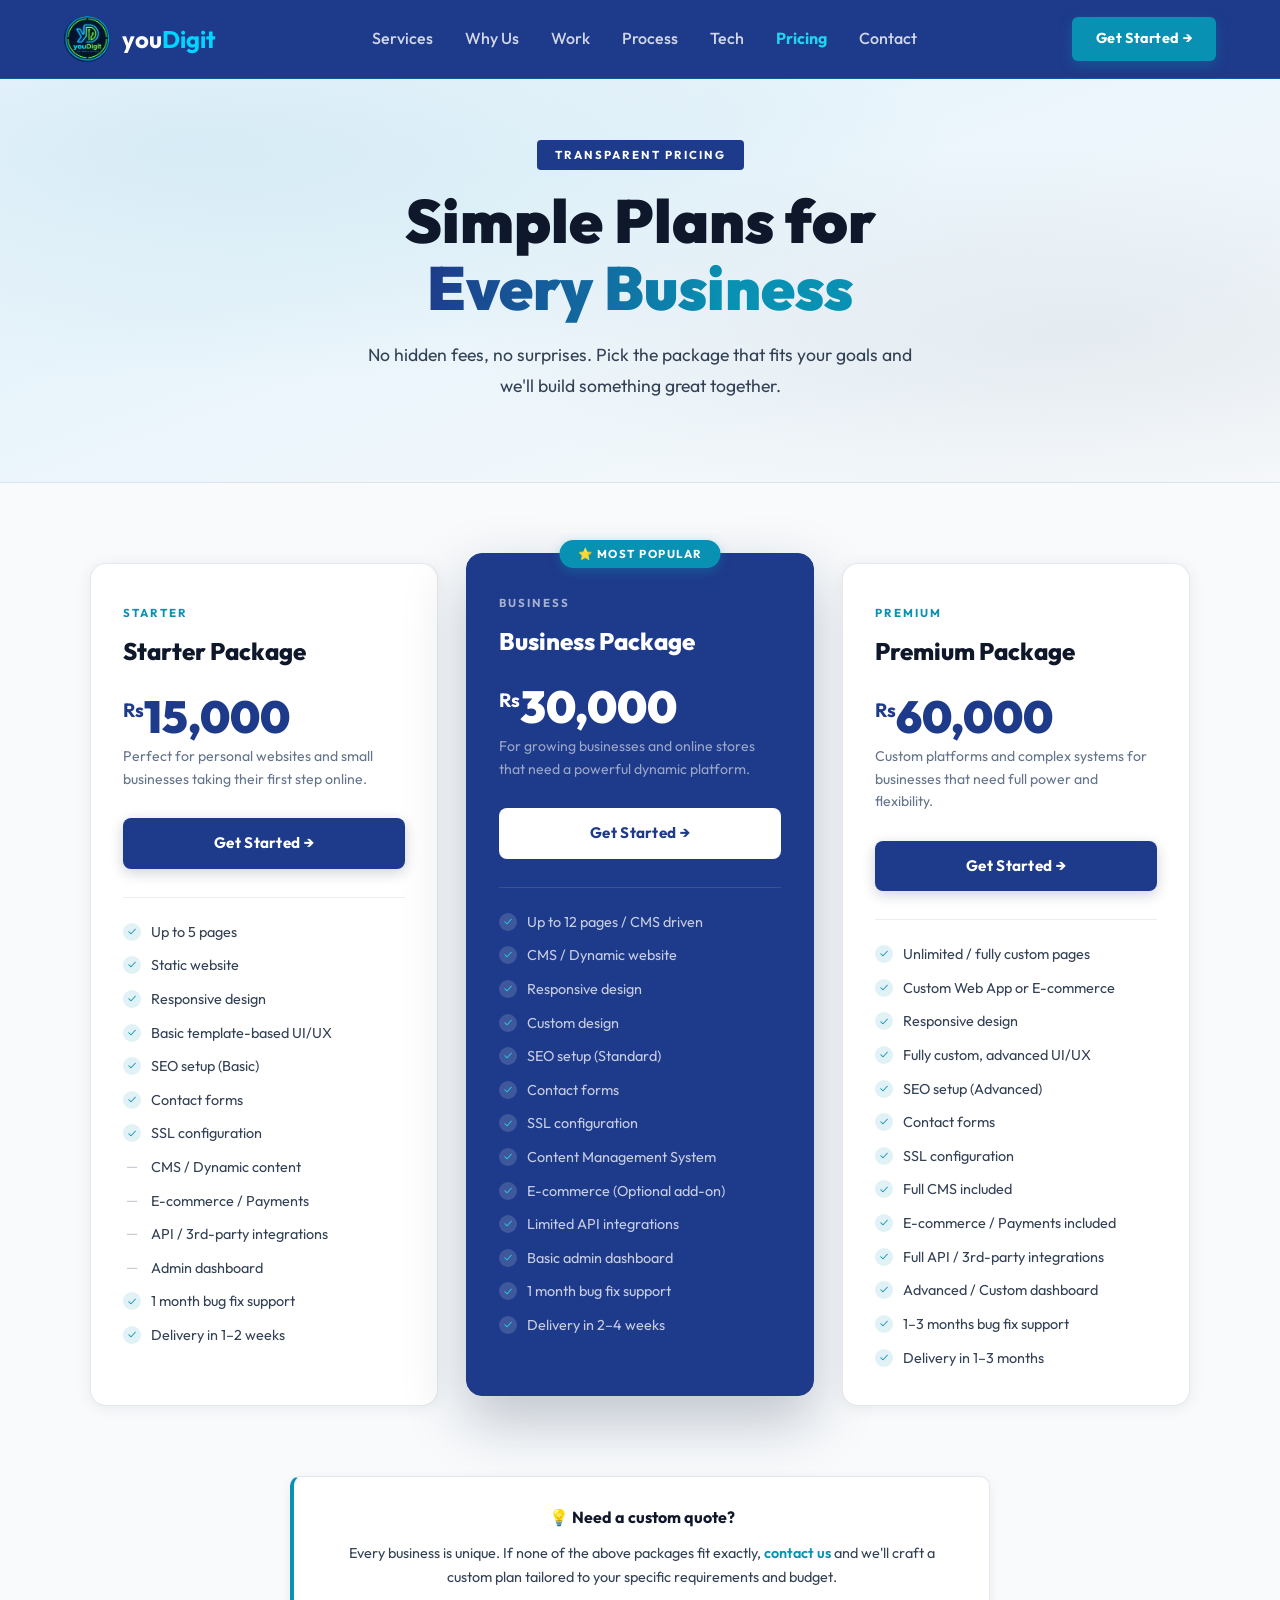
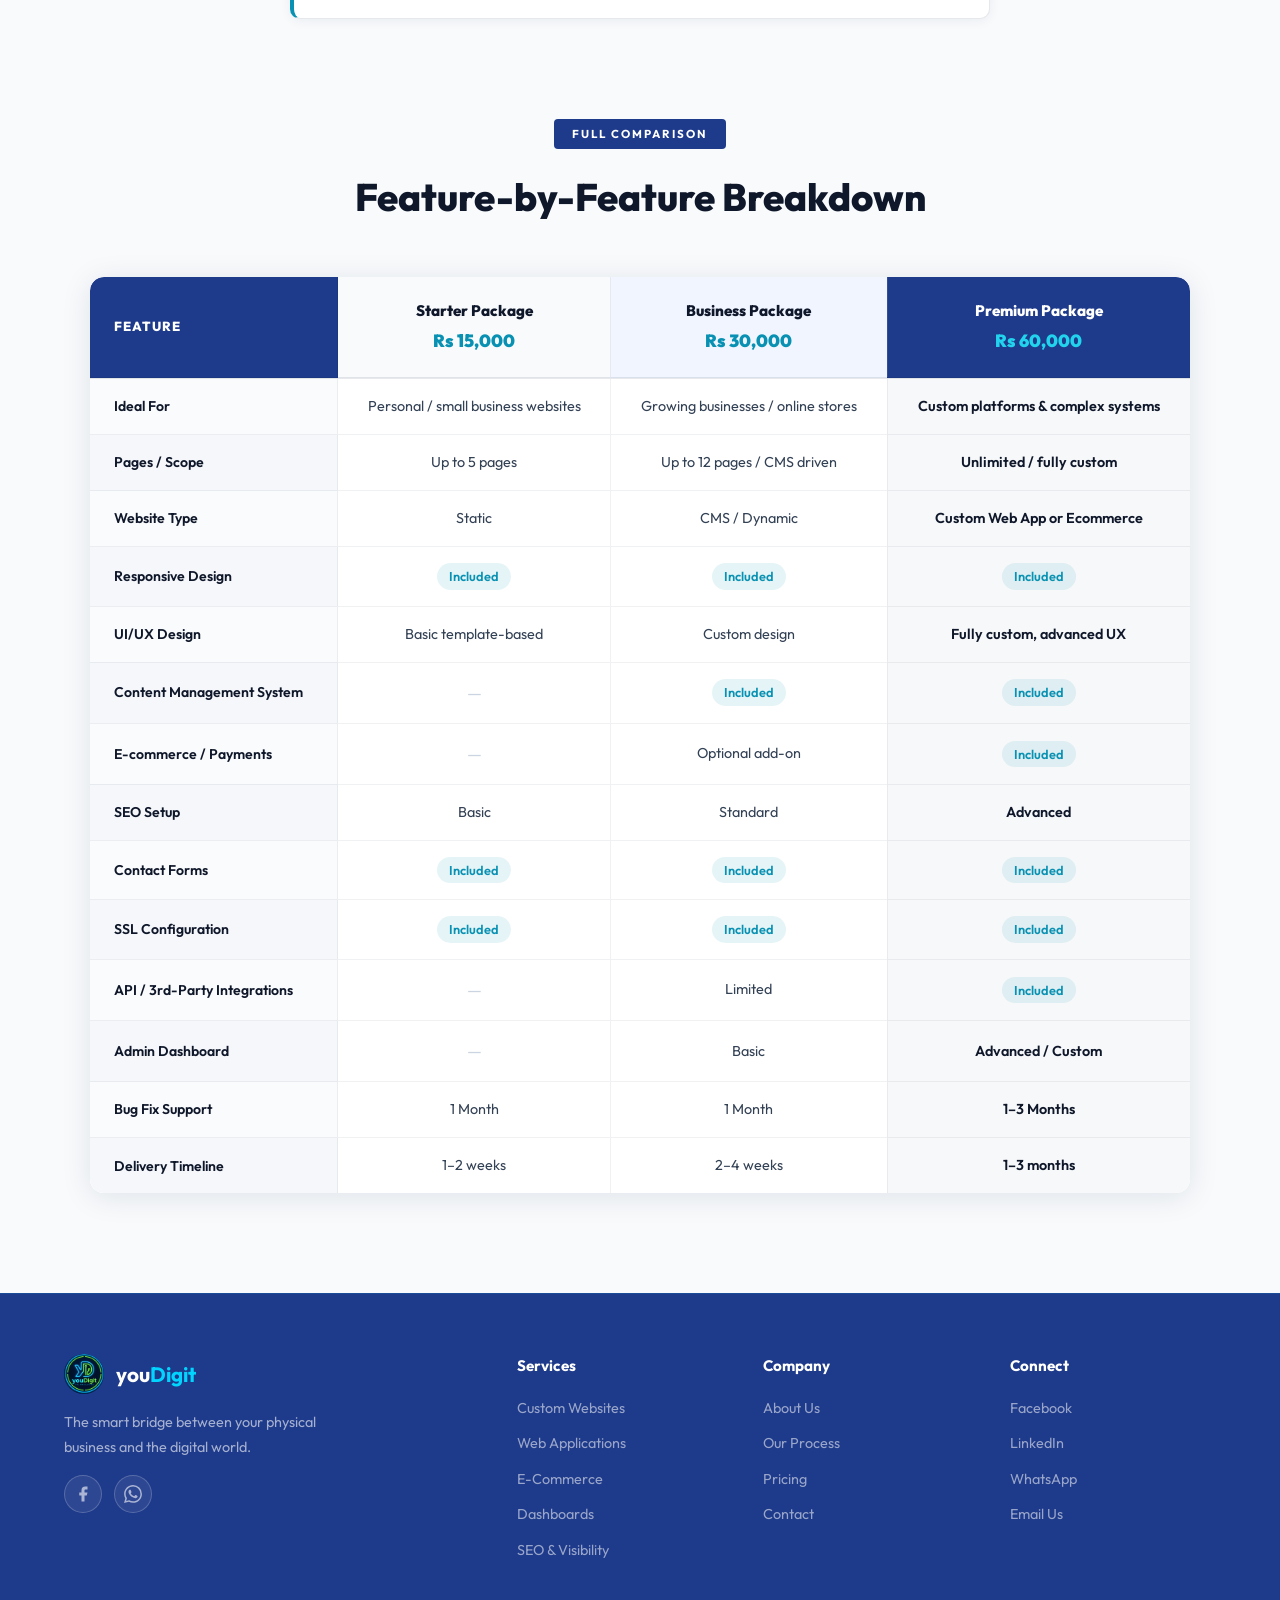
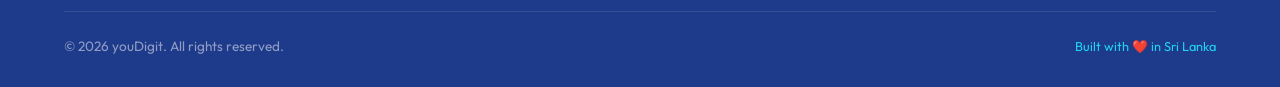
==== commit de800f15: "refactor: update brand assets and portfolio projects on website" ====
--- a/pricing.html
+++ b/pricing.html
@@ -17,10 +17,10 @@
     <meta property="og:url" content="https://youdigit.lk/pricing.html" />
     <meta property="og:title" content="Web Development Pricing & Packages | youDigit Technologies" />
     <meta property="og:description" content="Transparent web development packages starting from Rs 15,000. Starter, Business, and Premium custom web app & ERP solutions." />
-    <meta property="og:image" content="https://youdigit.lk/assests/688151931_122094458079311105_3345895460060480333_n.jpg" />
+    <meta property="og:image" content="https://youdigit.lk/assests/logo.jpeg" />
 
     <link rel="stylesheet" href="style.css" />
-    <link rel="icon" type="image/jpeg" href="assests/688151931_122094458079311105_3345895460060480333_n.jpg" />
+    <link rel="icon" type="image/jpeg" href="assests/logo.jpeg" />
     <style>
         /* ── PRICING PAGE SPECIFIC STYLES ── */
 
@@ -504,7 +504,7 @@
     <!-- Navbar -->
     <nav id="navbar" class="scrolled">
         <a class="nav-logo" href="index.html">
-            <img src="assests/688151931_122094458079311105_3345895460060480333_n.jpg" alt="youDigit Logo" />
+            <img src="assests/logo.jpeg" alt="youDigit Technologies Logo" />
             <span>you<em>Digit</em></span>
         </a>
         <ul class="nav-links">
@@ -741,7 +741,7 @@
         <div class="footer-grid">
             <div class="footer-brand">
                 <a class="nav-logo" href="index.html">
-                    <img src="assests/688151931_122094458079311105_3345895460060480333_n.jpg" alt="youDigit Logo"
+                    <img src="assests/logo.jpeg" alt="youDigit Technologies Logo"
                         style="width:40px;height:40px;" />
                     <span style="font-size:1.3rem;">you<em style="color:#00d4ff;font-style:normal;">Digit</em></span>
                 </a>
--- a/style.css
+++ b/style.css
@@ -158,8 +158,7 @@
     display: flex;
     align-items: center;
     justify-content: center;
-    text-align: center;
-    padding: 100px 5% 60px;
+    padding: 120px 5% 70px;
     position: relative;
     overflow: hidden;
     background: linear-gradient(160deg, #f0f6ff 0%, #e8f4fb 40%, #f8fafc 100%);
@@ -184,10 +183,23 @@
     z-index: 0;
 }
 
-.hero-content {
+.hero-container {
     position: relative;
     z-index: 1;
-    max-width: 800px;
+    max-width: 1200px;
+    width: 100%;
+    margin: 0 auto;
+}
+
+.hero-grid {
+    display: grid;
+    grid-template-columns: 1.15fr 0.85fr;
+    gap: 40px;
+    align-items: center;
+}
+
+.hero-text-col {
+    text-align: left;
 }
 
 .hero-badge {
@@ -263,11 +275,11 @@
 }
 
 .hero-title {
-    font-size: clamp(2.6rem, 6vw, 4.8rem);
+    font-size: clamp(2.4rem, 4.8vw, 4.2rem);
     font-weight: 900;
-    line-height: 1.1;
+    line-height: 1.12;
     color: var(--text-dark);
-    margin-bottom: 24px;
+    margin-bottom: 22px;
     animation: fadeUp 0.9s ease 0.2s both;
 }
 
@@ -291,10 +303,10 @@
 }
 
 .hero-sub {
-    font-size: 1.15rem;
+    font-size: 1.1rem;
     color: var(--text-mid);
-    max-width: 620px;
-    margin: 0 auto 40px;
+    max-width: 580px;
+    margin: 0 0 36px 0;
     animation: fadeUp 0.9s ease 0.4s both;
     line-height: 1.75;
 }
@@ -302,7 +314,7 @@
 .hero-btns {
     display: flex;
     gap: 16px;
-    justify-content: center;
+    justify-content: flex-start;
     flex-wrap: wrap;
     animation: fadeUp 0.9s ease 0.6s both;
 }
@@ -354,11 +366,120 @@
     box-shadow: var(--shadow-md);
 }
 
+/* ── 3D MODEL VIEWPORT ── */
+.hero-3d-col {
+    display: flex;
+    justify-content: center;
+    align-items: center;
+    position: relative;
+    animation: fadeIn 1s ease 0.4s both;
+}
+
+.hero-3d-wrapper {
+    position: relative;
+    width: 100%;
+    max-width: 480px;
+    height: 460px;
+    display: flex;
+    align-items: center;
+    justify-content: center;
+}
+
+.hero-3d-canvas-container {
+    width: 100%;
+    height: 100%;
+    cursor: grab;
+    touch-action: none;
+    position: relative;
+    z-index: 2;
+}
+
+.hero-3d-canvas-container:active {
+    cursor: grabbing;
+}
+
+.hero-3d-canvas-container canvas {
+    width: 100% !important;
+    height: 100% !important;
+    display: block;
+    outline: none;
+}
+
+/* 3D Model Badges */
+.model-badge {
+    position: absolute;
+    z-index: 3;
+    display: inline-flex;
+    align-items: center;
+    gap: 8px;
+    padding: 8px 16px;
+    border-radius: 50px;
+    background: rgba(255, 255, 255, 0.88);
+    backdrop-filter: blur(12px);
+    border: 1.5px solid rgba(8, 145, 178, 0.25);
+    box-shadow: 0 8px 24px rgba(10, 31, 60, 0.10);
+    font-size: 0.82rem;
+    font-weight: 600;
+    color: var(--navy-dark);
+    pointer-events: none;
+    animation: floatBadge 4s ease-in-out infinite;
+}
+
+.model-badge .badge-icon {
+    font-size: 0.95rem;
+}
+
+.model-badge-top {
+    top: 20px;
+    right: 12px;
+    animation-delay: 0s;
+}
+
+.model-badge-bottom {
+    bottom: 24px;
+    left: 8px;
+    animation-delay: 2s;
+}
+
+@keyframes floatBadge {
+    0%, 100% {
+        transform: translateY(0);
+    }
+    50% {
+        transform: translateY(-8px);
+    }
+}
+
+.model-hint {
+    position: absolute;
+    bottom: -10px;
+    left: 50%;
+    transform: translateX(-50%);
+    z-index: 3;
+    display: inline-flex;
+    align-items: center;
+    gap: 6px;
+    padding: 6px 14px;
+    border-radius: 50px;
+    background: rgba(10, 31, 60, 0.85);
+    color: rgba(255, 255, 255, 0.9);
+    font-size: 0.72rem;
+    font-weight: 600;
+    letter-spacing: 0.4px;
+    pointer-events: none;
+    box-shadow: 0 4px 14px rgba(10, 31, 60, 0.2);
+    transition: opacity 0.5s ease;
+}
+
+.model-hint.fade-out {
+    opacity: 0;
+}
+
 .hero-stats {
     display: flex;
     justify-content: center;
     gap: 0;
-    margin-top: 64px;
+    margin-top: 56px;
     animation: fadeIn 1s ease 0.8s both;
     flex-wrap: wrap;
     background: var(--white);
@@ -366,7 +487,7 @@
     box-shadow: var(--shadow-md);
     border: 1px solid rgba(10,31,60,0.08);
     overflow: hidden;
-    max-width: 640px;
+    max-width: 820px;
     margin-left: auto;
     margin-right: auto;
 }
@@ -440,7 +561,27 @@
 
 /* ── SERVICES ── */
 #services {
-    background: var(--body-bg);
+    background: linear-gradient(180deg, #eaf3f7 0%, #f0f6fa 50%, #f7fafc 100%);
+    position: relative;
+    border-top: 1px solid rgba(8, 145, 178, 0.08);
+    border-bottom: 1px solid rgba(8, 145, 178, 0.08);
+    overflow: hidden;
+}
+
+#services::before {
+    content: '';
+    position: absolute;
+    inset: 0;
+    background:
+        radial-gradient(circle at 12% 18%, rgba(8, 145, 178, 0.06) 0%, transparent 45%),
+        radial-gradient(circle at 88% 82%, rgba(30, 58, 138, 0.04) 0%, transparent 45%);
+    pointer-events: none;
+}
+
+#services .center,
+#services .services-grid {
+    position: relative;
+    z-index: 1;
 }
 
 .services-grid {
@@ -1166,6 +1307,40 @@
 
 /* ── Tablets (max 900px) ── */
 @media (max-width: 900px) {
+    .hero-grid {
+        grid-template-columns: 1fr;
+        gap: 36px;
+        text-align: center;
+    }
+
+    .hero-text-col {
+        text-align: center;
+    }
+
+    .hero-sub {
+        margin: 0 auto 28px auto;
+    }
+
+    .hero-btns {
+        justify-content: center;
+    }
+
+    .hero-3d-wrapper {
+        height: 380px;
+        max-width: 420px;
+        margin: 0 auto;
+    }
+
+    .model-badge-top {
+        top: 10px;
+        right: 0;
+    }
+
+    .model-badge-bottom {
+        bottom: 12px;
+        left: 0;
+    }
+
     #why {
         grid-template-columns: 1fr;
         gap: 40px;
@@ -1576,6 +1751,29 @@
     flex: 1;
     overflow: hidden;
     position: relative;
+}
+
+/* Project Screenshot Preview Image */
+.project-img-wrapper {
+    flex: 1;
+    width: 100%;
+    height: calc(100% - 28px);
+    overflow: hidden;
+    position: relative;
+    background: #07162c;
+}
+
+.project-img {
+    width: 100%;
+    height: 100%;
+    object-fit: cover;
+    object-position: top center;
+    display: block;
+    transition: transform 0.6s cubic-bezier(0.16, 1, 0.3, 1), filter 0.3s ease;
+}
+
+.project-card:hover .project-img {
+    transform: scale(1.06);
 }
 
 /* Mockup Theme 1: ProCart (E-Commerce) */
